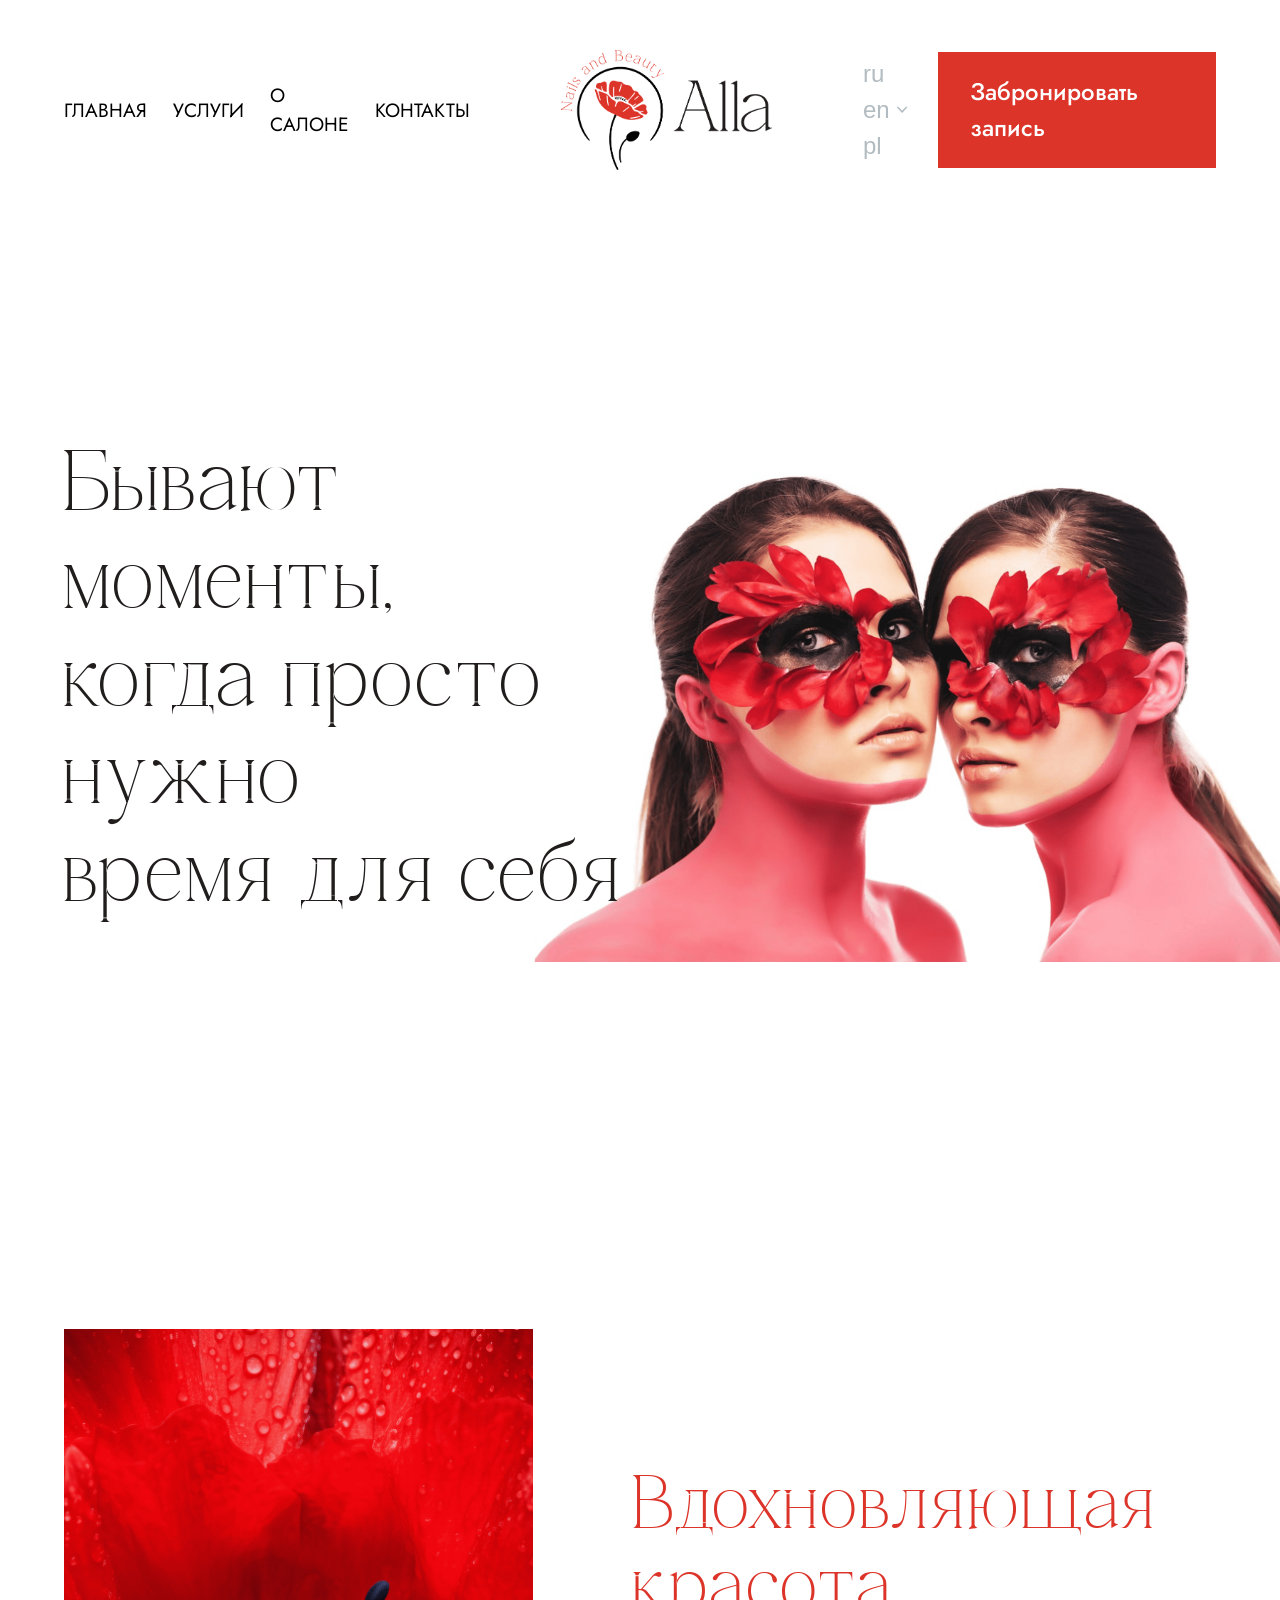
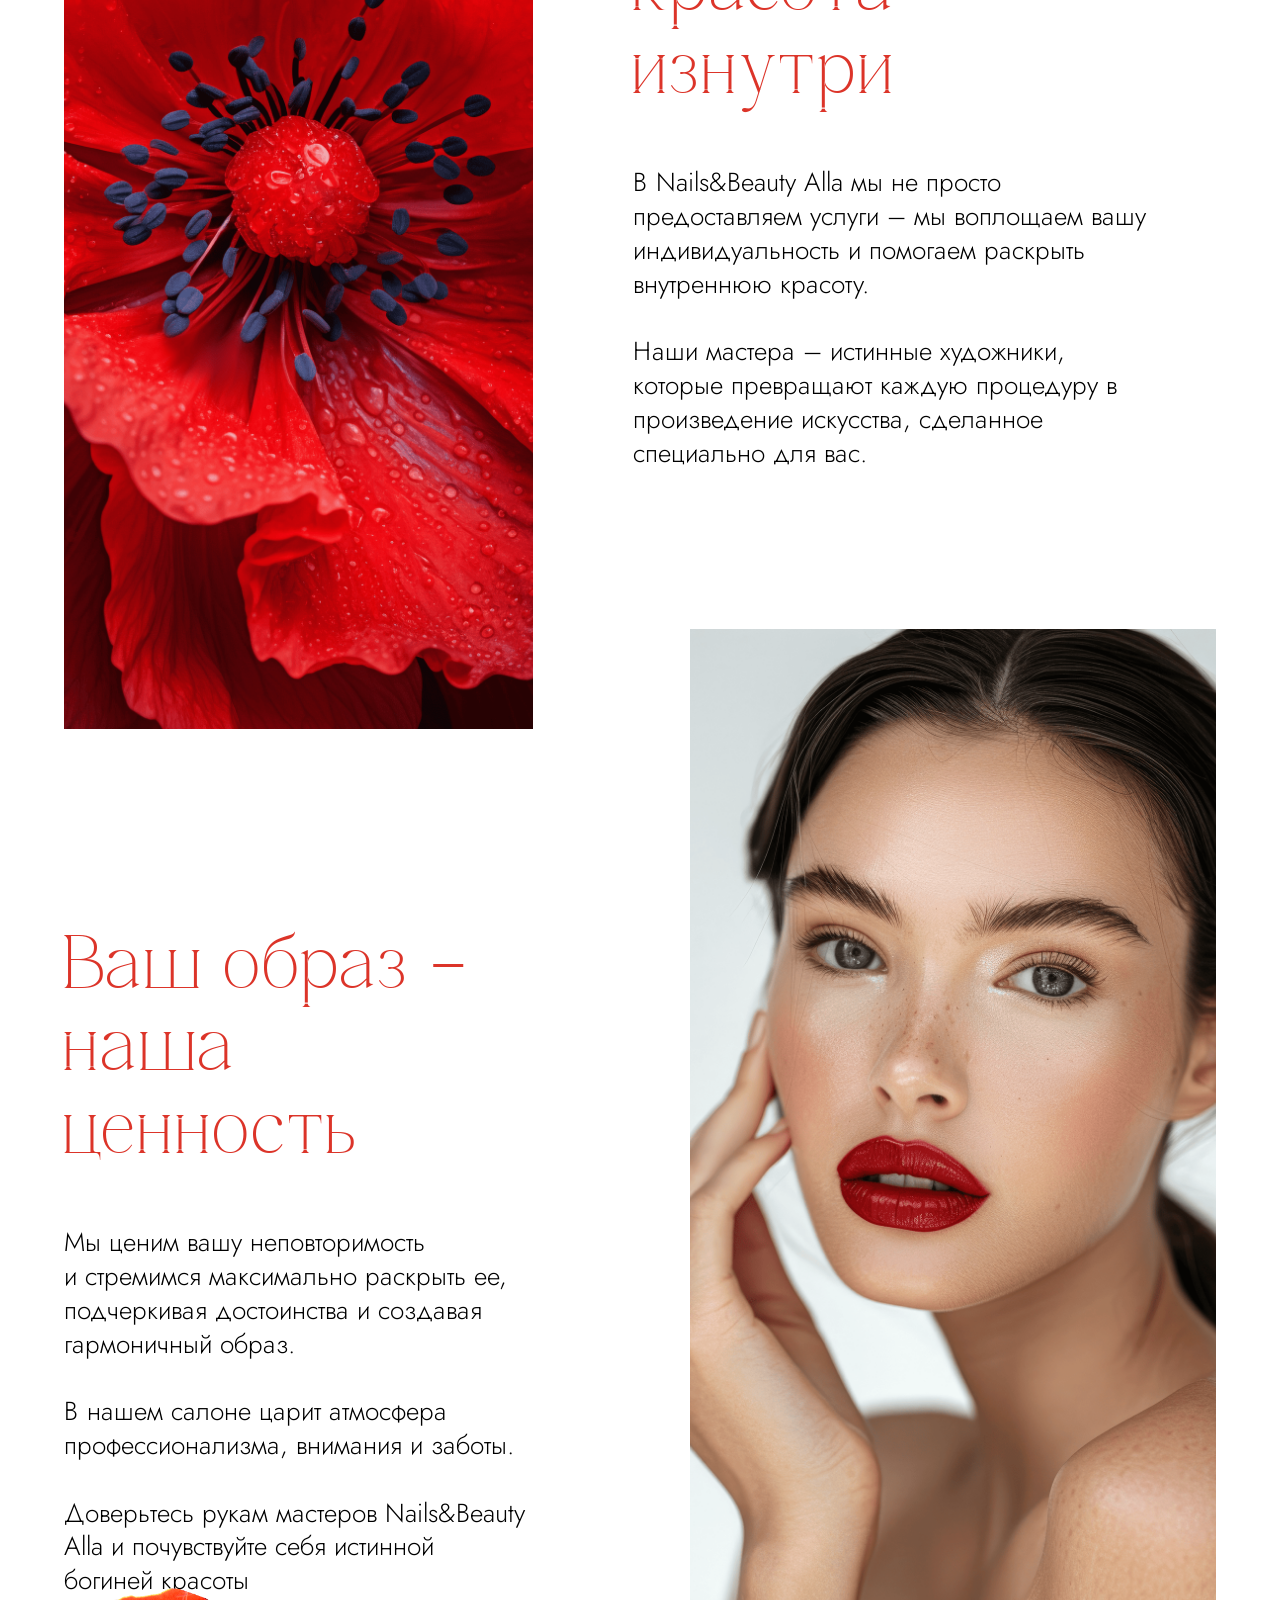
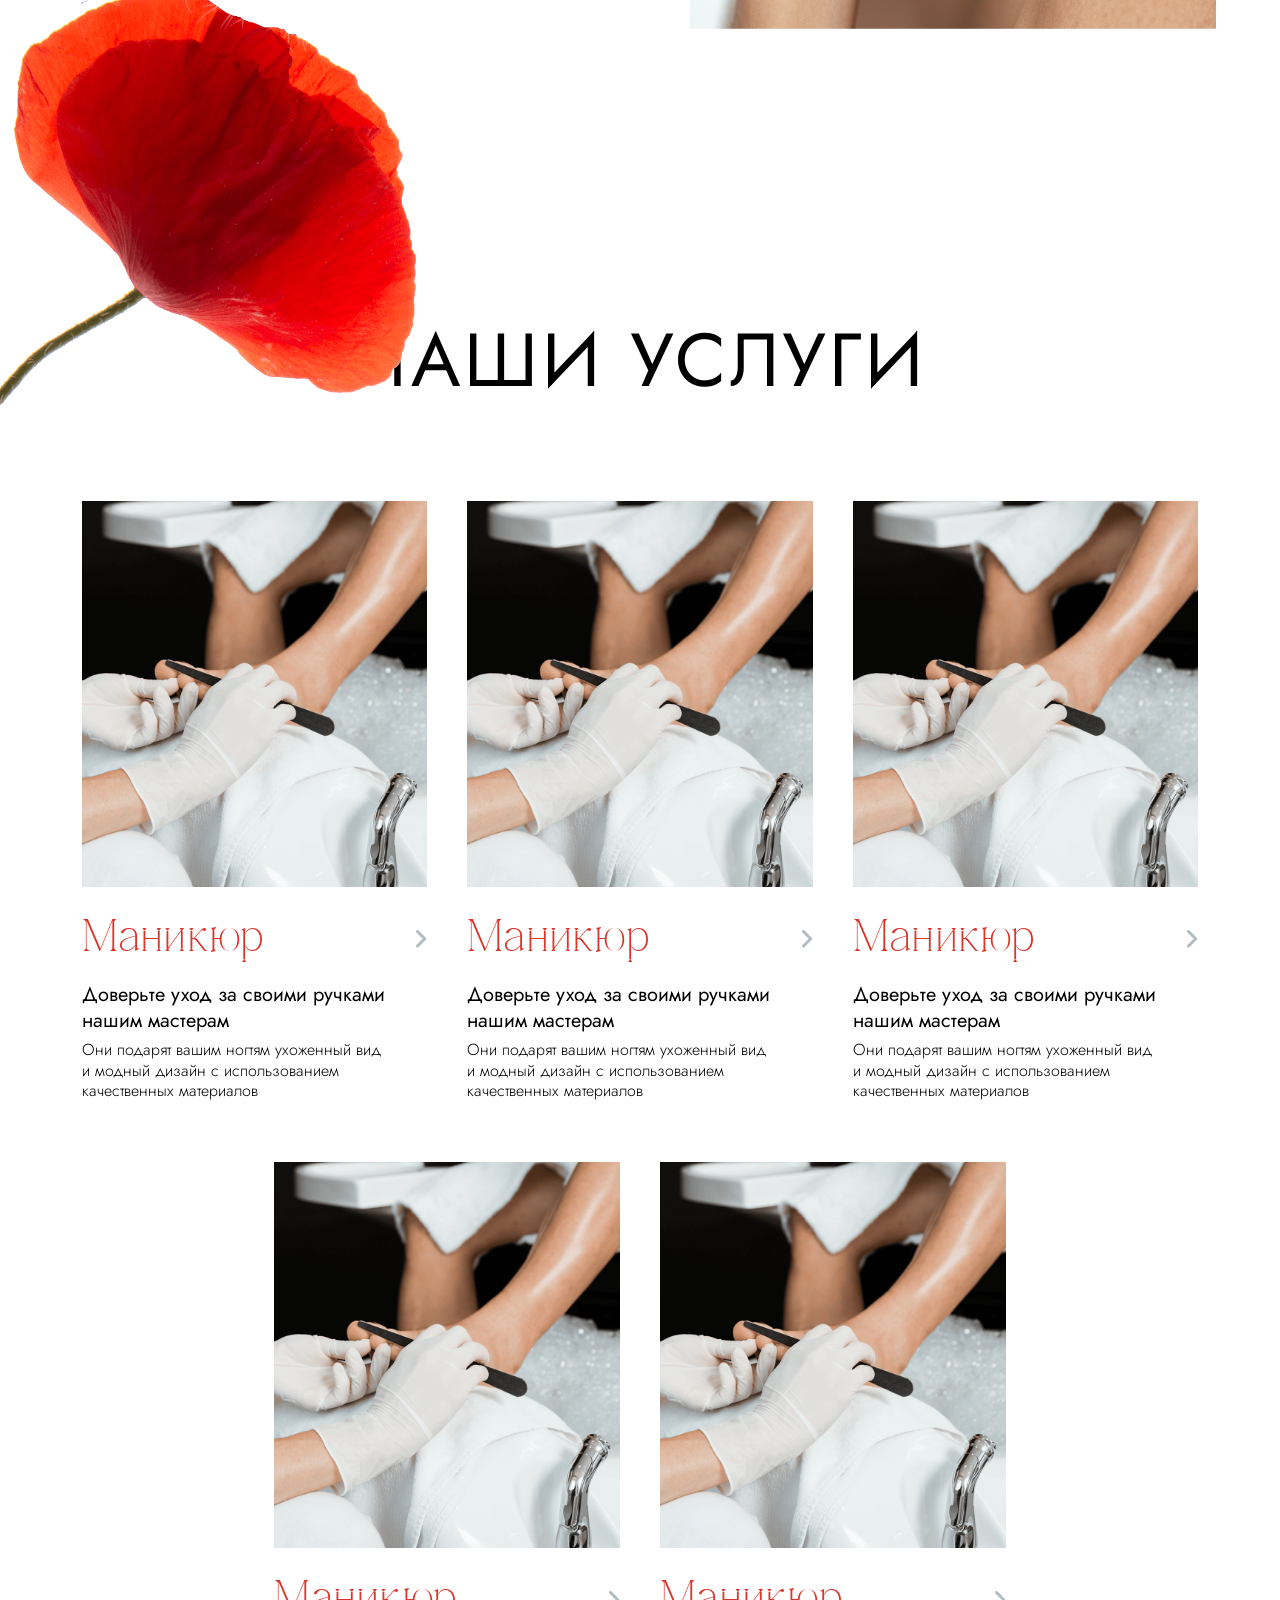
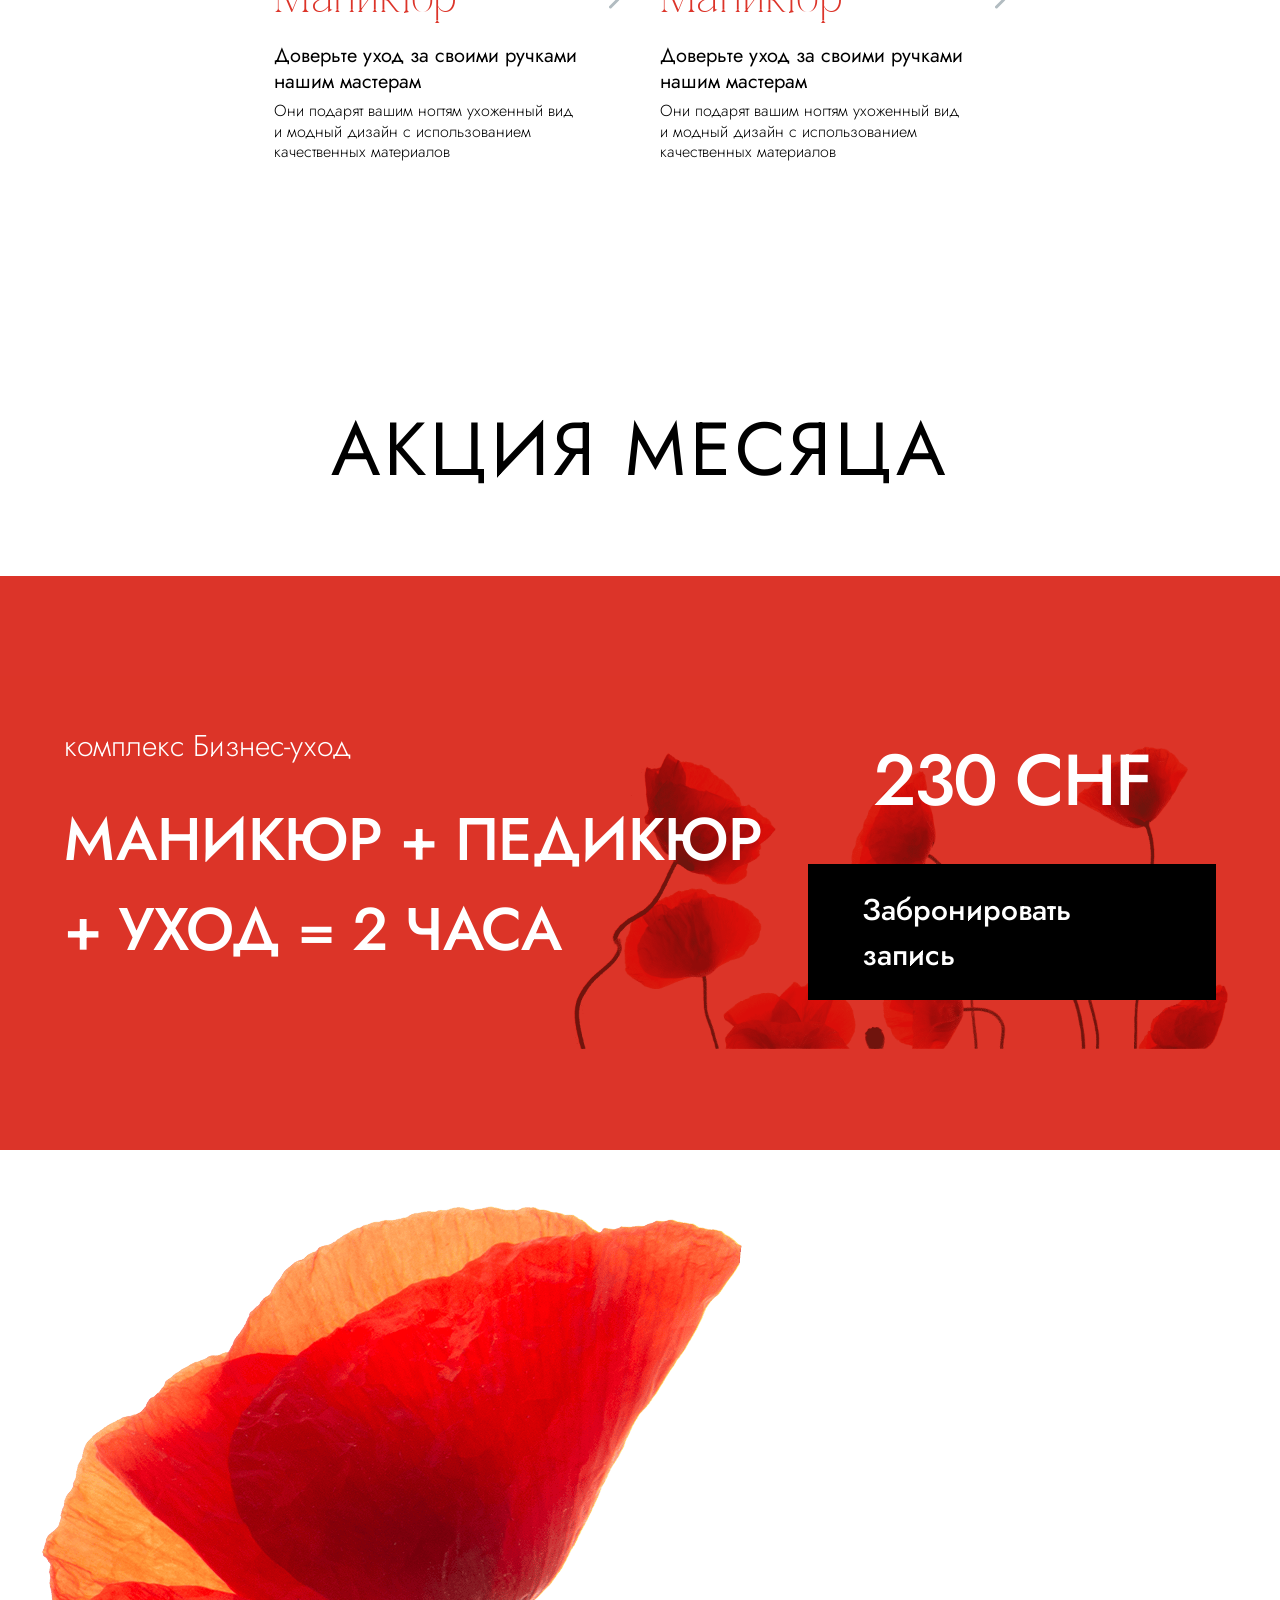
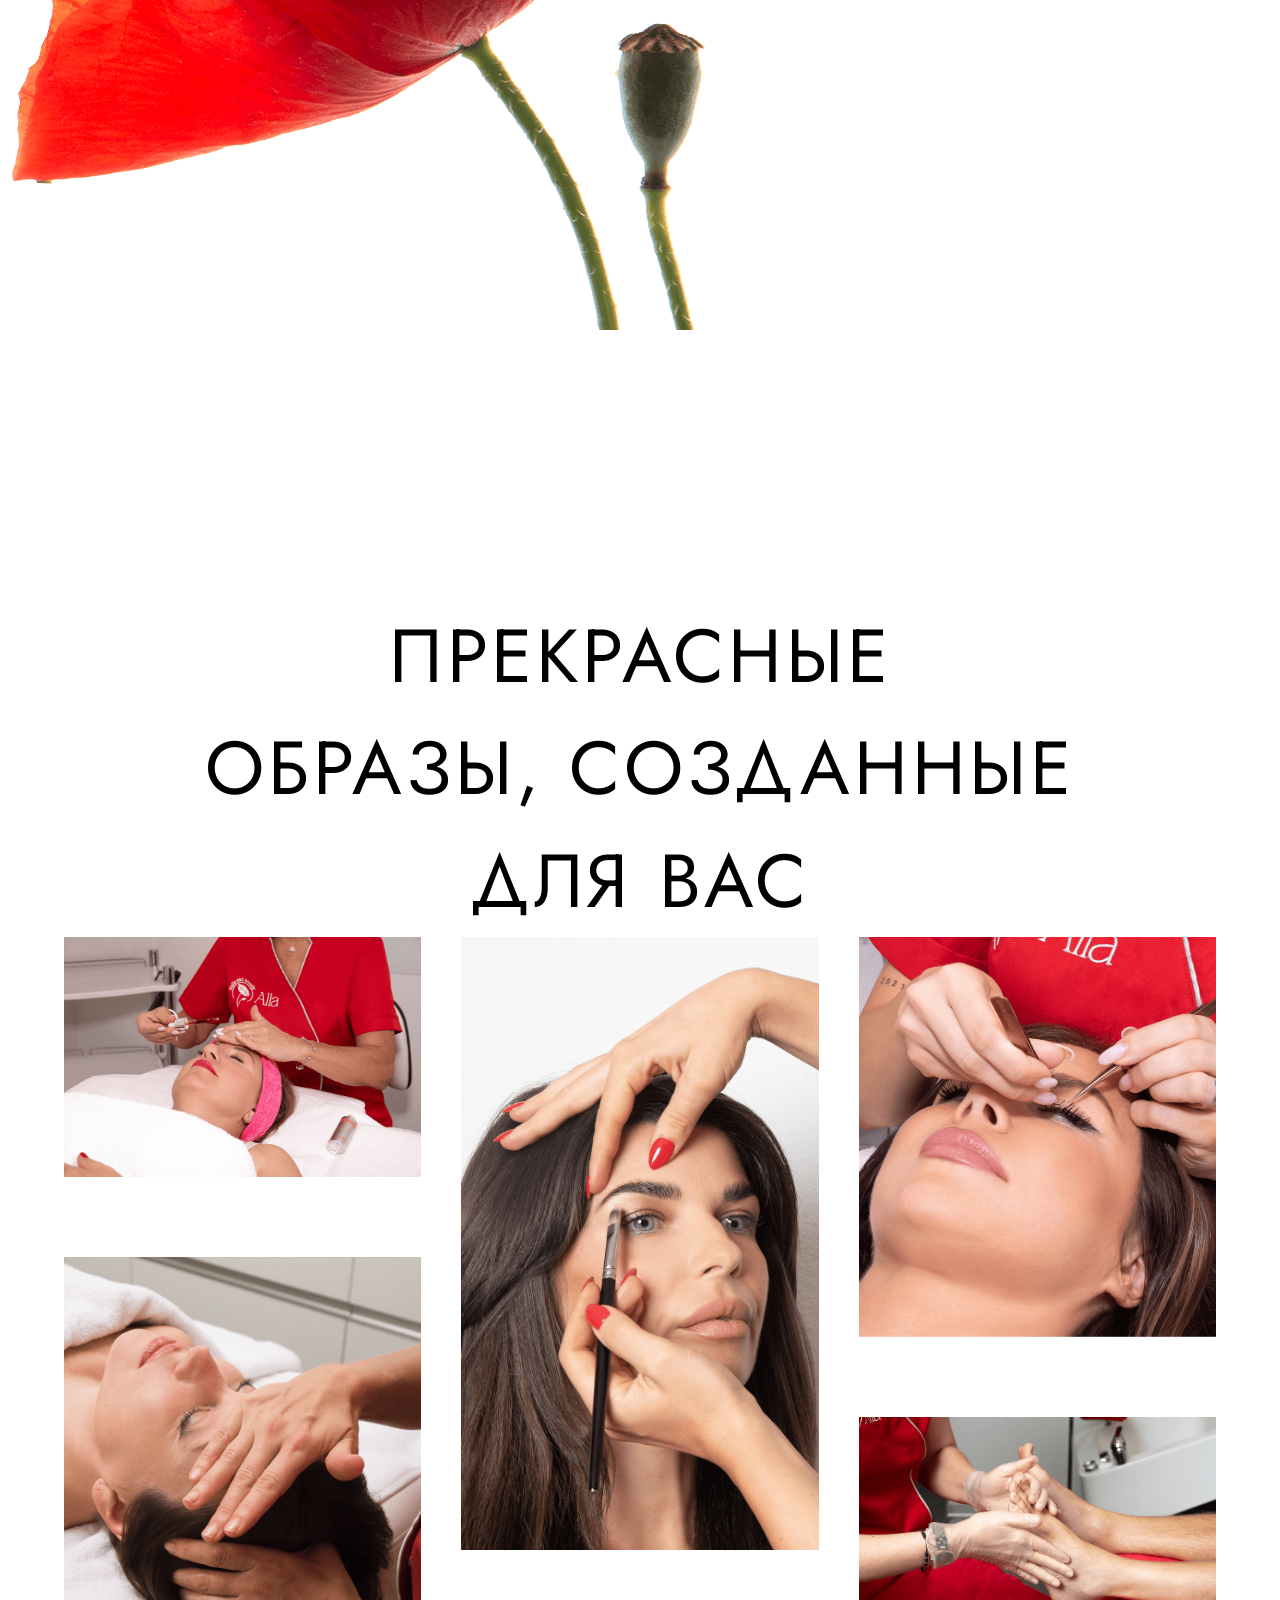
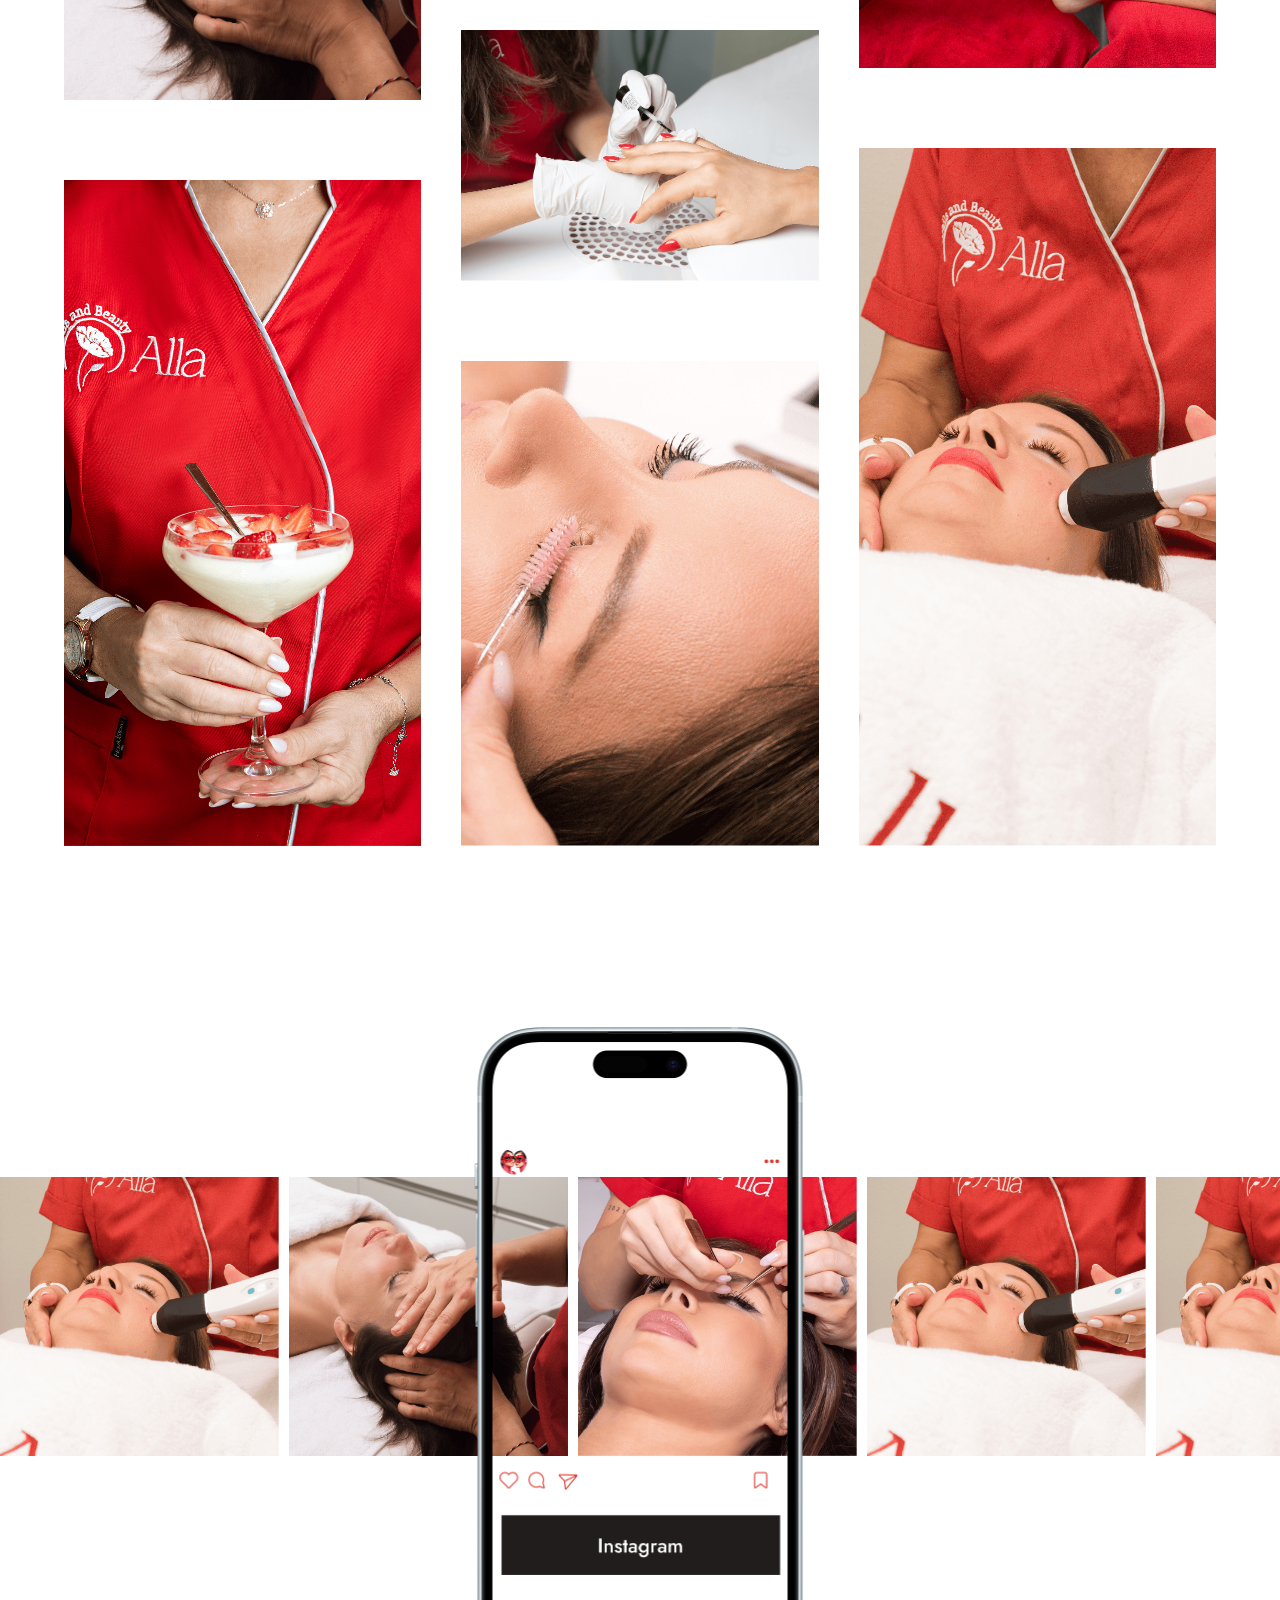
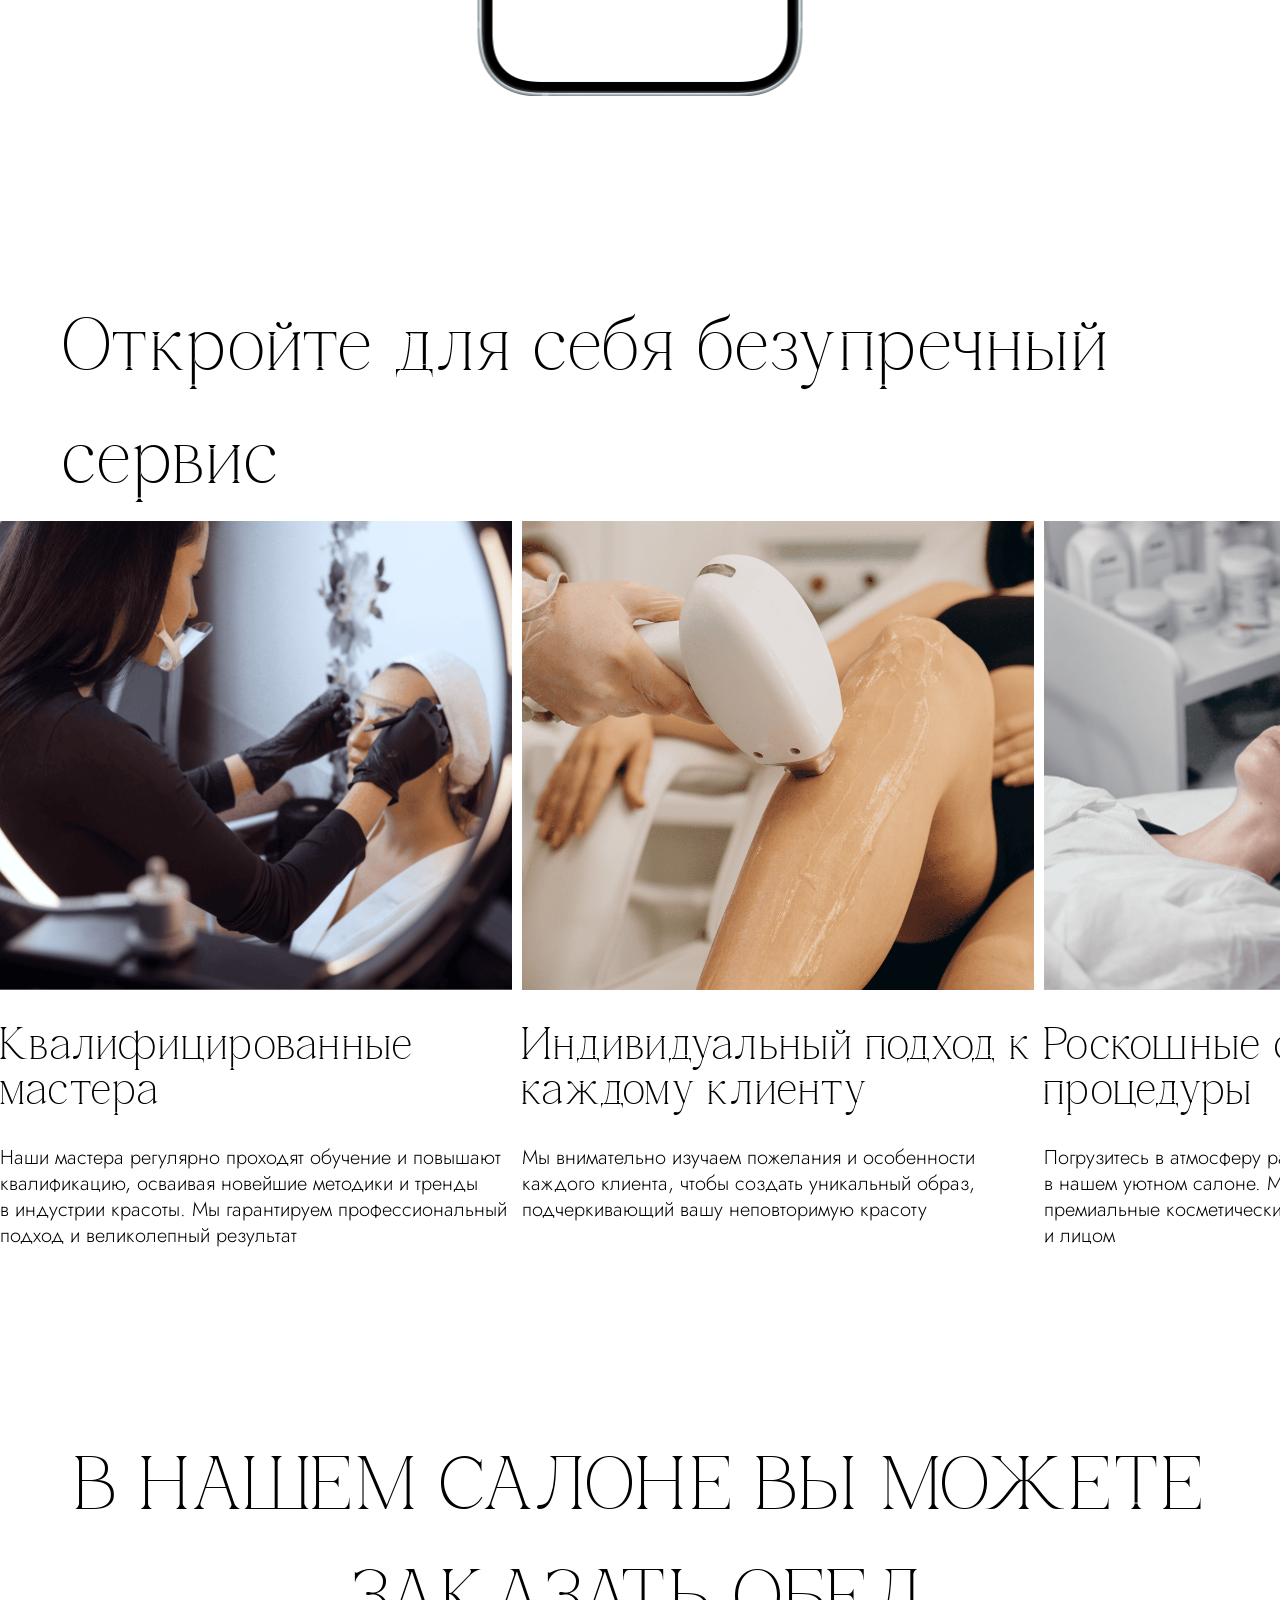
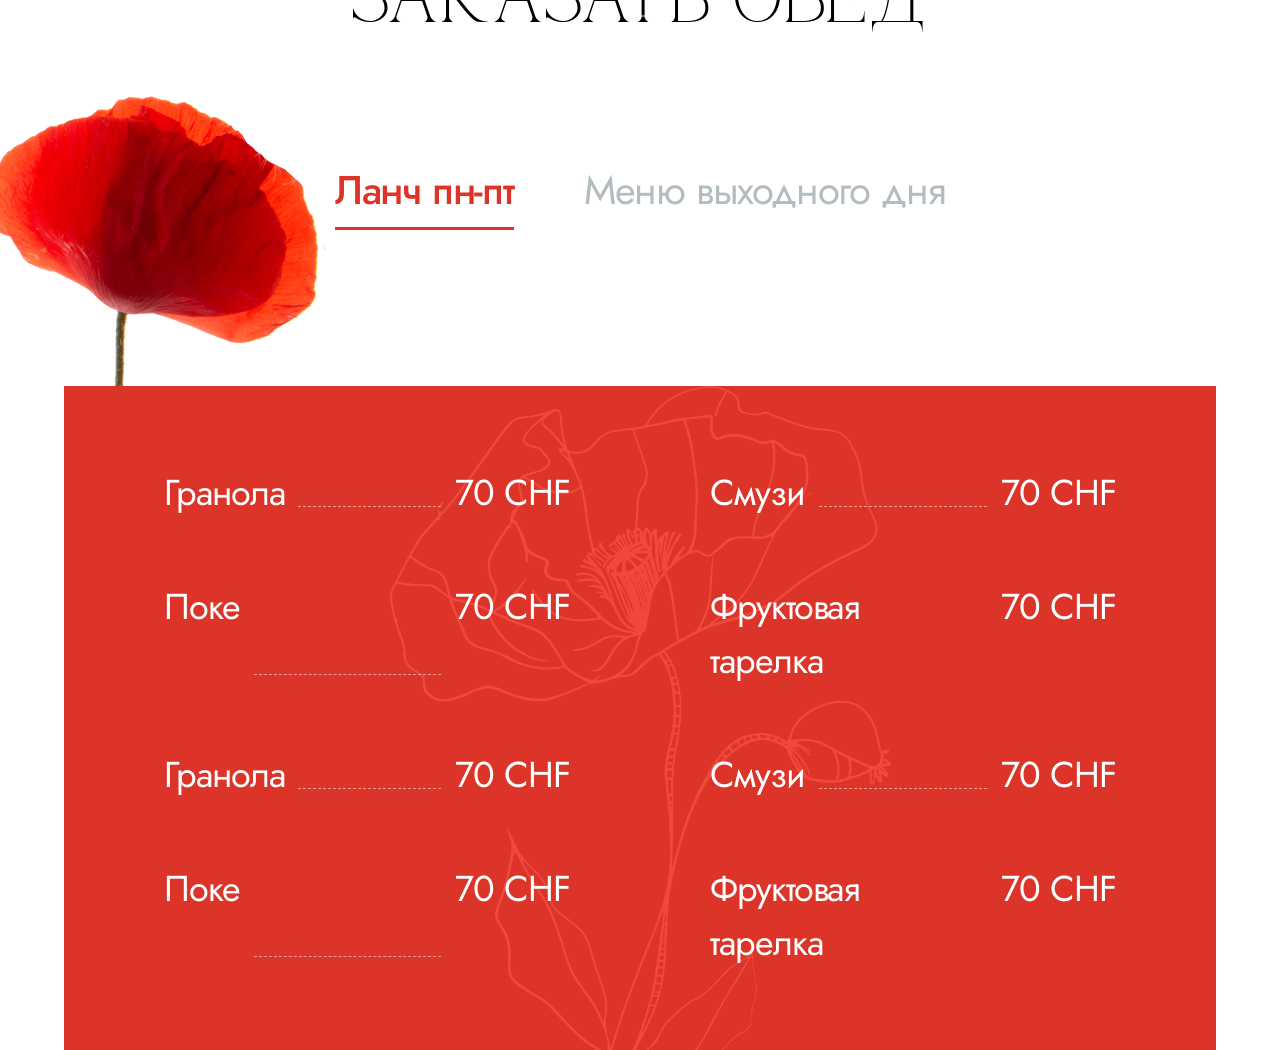
==== index.html @ bb6f4cee "first commit" ====
<!DOCTYPE html>
<html lang="en">
<head>
    <meta charset="UTF-8">
    <meta name="viewport" content="width=device-width, initial-scale=1.0">
    <link rel="stylesheet" href="style.css">
    <title>alla</title>
</head>
<body>
    

    <header class="header">
        <div class="container">
            <div class="header_wrapper">
                <div class="header_left">
                    <div class="header_ul">
                        <a href="/" class="header_li">Главная</a>
                        <a href="/" class="header_li">
                            Услуги
                            <div class="header_li_pog">
                                <a href="/" class="header_li_pog_menu">Маникюр</a>
                                <a href="/" class="header_li_pog_menu">Педикюр</a>
                                <a href="/" class="header_li_pog_menu">Депиляция</a>
                                <a href="/" class="header_li_pog_menu">Косметология</a>
                            </div>
                        </a>
                        <a href="/" class="header_li">О салоне</a>
                        <a href="/" class="header_li">Контакты</a>
                    </div>
                </div>
                <a href="/" class="header_mid">
                    <img src="/assets/img/mainpage/Group27.png" alt="logo">
                </a>
                <div class="header_right">
                    <div class="header_leng">
                        <span>
                            <svg width="11" height="7" viewBox="0 0 11 7" fill="none" xmlns="http://www.w3.org/2000/svg">
                                <path d="M0.225603 0.235111C0.3701 0.0845385 0.566054 -4.86374e-05 0.770373 -4.86374e-05C0.974692 -4.86374e-05 1.17065 0.0845385 1.31514 0.235111L5.12931 4.21084L8.94347 0.235111C9.08879 0.0888057 9.28343 0.00785017 9.48547 0.00968027C9.6875 0.0115104 9.88076 0.0959792 10.0236 0.244895C10.1665 0.39381 10.2475 0.595257 10.2493 0.805848C10.251 1.01644 10.1734 1.21932 10.033 1.3708L5.67408 5.91438C5.52958 6.06495 5.33362 6.14954 5.12931 6.14954C4.92499 6.14954 4.72903 6.06495 4.58454 5.91438L0.225603 1.3708C0.0811495 1.22019 0 1.01593 0 0.802957C0 0.589983 0.0811495 0.385729 0.225603 0.235111Z" fill="#B2BCC1" />
                            </svg>
                        </span>
                        <div class="header_item">ru</div>
                        <div class="header_item">en</div>
                        <div class="header_item">pl</div>
                    </div>
                    <div class="header_but">Забронировать запись</div>
                </div>
            </div>
        </div>
    </header>

    <section class="mains">
        <div class="container">
            <h1 class="mains_h1">
                Бывают моменты,<br> когда просто нужно<br> время для себя
            </h1>
        </div>
    </section>

    <section class="two">
        <div class="container">
            <div class="two_block1">
                <div class="two_block1_text">
                    <div class="two_block1_text_title">Вдохновляющая красота изнутри</div>
                    <div class="two_block1_text_descr">В Nails&Beauty Alla мы не просто предоставляем услуги – мы воплощаем вашу индивидуальность и помогаем раскрыть внутреннюю красоту. <br><br>
                        Наши мастера – истинные художники, которые превращают каждую процедуру в произведение искусства, сделанное специально для вас.
                    </div>
                </div>
                <div class="two_block1_img"><img src="/assets/img/mainpage/image2.png" alt="flower"></div>
            </div>
            <div class="two_block2">
                <div class="two_block2_text">
                    <div class="two_block2_text_title">Ваш образ – наша ценность</div>
                    <div class="two_block2_text_descr">
                        Мы ценим вашу неповторимость и стремимся максимально раскрыть ее, подчеркивая достоинства и создавая гармоничный образ.<br><br>

                        В нашем салоне царит атмосфера профессионализма, внимания и заботы.<br><br>

                        Доверьтесь рукам мастеров Nails&Beauty Alla и почувствуйте себя истинной богиней красоты
                    </div>
                </div>
                <div class="two_block2_img"><img src="/assets/img/mainpage/image3.png" alt="body"></div>
            </div>
        </div>
        <div class="mac1">
            <img src="/assets/img/mainpage/mac1.png" alt="mac">
        </div>
    </section>

    <section class="service">
        <div class="container">
            <h2 class="service_main">Наши услуги</h2>

            <div class="service_wrapper">
                <div class="service_item">
                    <a href="/" class="service_img"><img src="/assets/img/mainpage/woman-s-hands-with-red-manicure1(1).png" alt=""></a>
                    <a href="/" class="service_title">Маникюр</a>
                    <div class="service_descr">Доверьте уход за своими ручками нашим мастерам</div>
                    <div class="service_supdescr">Они подарят вашим ногтям ухоженный вид и модный дизайн с использованием качественных материалов</div>
                </div>
                <div class="service_item">
                    <a href="/" class="service_img"><img src="/assets/img/mainpage/woman-s-hands-with-red-manicure1(1).png" alt=""></a>
                    <a href="/" class="service_title">Маникюр</a>
                    <div class="service_descr">Доверьте уход за своими ручками нашим мастерам</div>
                    <div class="service_supdescr">Они подарят вашим ногтям ухоженный вид и модный дизайн с использованием качественных материалов</div>
                </div>
                <div class="service_item">
                    <a href="/" class="service_img"><img src="/assets/img/mainpage/woman-s-hands-with-red-manicure1(1).png" alt=""></a>
                    <a href="/" class="service_title">Маникюр</a>
                    <div class="service_descr">Доверьте уход за своими ручками нашим мастерам</div>
                    <div class="service_supdescr">Они подарят вашим ногтям ухоженный вид и модный дизайн с использованием качественных материалов</div>
                </div>
                <div class="service_item">
                    <a href="/" class="service_img"><img src="/assets/img/mainpage/woman-s-hands-with-red-manicure1(1).png" alt=""></a>
                    <a href="/" class="service_title">Маникюр</a>
                    <div class="service_descr">Доверьте уход за своими ручками нашим мастерам</div>
                    <div class="service_supdescr">Они подарят вашим ногтям ухоженный вид и модный дизайн с использованием качественных материалов</div>
                </div>
                <div class="service_item">
                    <a href="/" class="service_img"><img src="/assets/img/mainpage/woman-s-hands-with-red-manicure1(1).png" alt=""></a>
                    <a href="/" class="service_title">Маникюр</a>
                    <div class="service_descr">Доверьте уход за своими ручками нашим мастерам</div>
                    <div class="service_supdescr">Они подарят вашим ногтям ухоженный вид и модный дизайн с использованием качественных материалов</div>
                </div>
            </div>

        </div>
    </section>

    <section class="special">
        <div class="container">
            <h2 class="special_title">акция месяца</h2>
        </div>

            <div class="special_wrapper">
                <div class="container">
                    <div class="special_block">
                        <div class="special_sup">комплекс Бизнес-уход</div>
                        <div class="special_suptitle">Маникюр + педикюр<br> + уход = 2 часа</div>
                    </div>
                    <div class="special_block">
                        <div class="special_price">230 CHF</div>
                        <div class="special_but">Забронировать запись</div>
                    </div>
                </div>
            </div>

        <div class="mak2">
            <img src="/assets/img/mainpage/mac2.png" alt="mac">
        </div>
    </section>


    <section class="photos">
        <div class="container">
            <div class="photos_title">Прекрасные<br>образы, созданные<br>для вас</div>

            <div class="photos_wrapper">
                <div class="photos_item"><img src="/assets/img/mainpage/2F5A1272.png" alt=""></div>
                <div class="photos_item"><img src="/assets/img/mainpage/2F5A1232-2.png" alt=""></div>
                <div class="photos_item"><img src="/assets/img/mainpage/c.png" alt=""></div>
                <div class="photos_item"><img src="/assets/img/mainpage/2F5A1146.png" alt=""></div>
                <div class="photos_item"><img src="/assets/img/mainpage/Frame68.png" alt=""></div>
                <div class="photos_item"><img src="/assets/img/mainpage/2F5A1051.png" alt=""></div>
                <div class="photos_item"><img src="/assets/img/mainpage/2F5A1255.png" alt=""></div>
                <div class="photos_item"><img src="/assets/img/mainpage/2F5A1068.png" alt=""></div>
                <div class="photos_item"><img src="/assets/img/mainpage/2F5A1219.png" alt=""></div>

            </div>
        </div>
    </section>


    <section class="slider">
        <div class="slider_wrapper">
            <div class="slider_item"><img src="/assets/img/mainpage/2F5A1219.png" alt=""></div>
            <div class="slider_item"><img src="/assets/img/mainpage/2F5A1146.png" alt=""></div>
            <div class="slider_item"><img src="/assets/img/mainpage/c.png" alt=""></div>
            <div class="slider_item"><img src="/assets/img/mainpage/2F5A1219.png" alt=""></div>
            <div class="slider_item"><img src="/assets/img/mainpage/2F5A1219.png" alt=""></div>
            <div class="slider_item"><img src="/assets/img/mainpage/2F5A1219.png" alt=""></div>
            <div class="slider_item"><img src="/assets/img/mainpage/2F5A1219.png" alt=""></div>
            <div class="slider_item"><img src="/assets/img/mainpage/2F5A1219.png" alt=""></div>
            <div class="slider_item"><img src="/assets/img/mainpage/2F5A1219.png" alt=""></div>
        </div>

        <a href="/" class="slider_phone"><img src="/assets/img/mainpage/iPhone 15 - Blue - Portrait.png" alt="iPhone"></a>
        <div class="slider_phone2"><img src="/assets/img/mainpage/Group849.png" alt="iPhone"></div>
    </section>

    <section class="slider2">
        <div class="container">
            <h2 class="slider2_title">
                Откройте для себя безупречный сервис
            </h2>
        </div>
        <div class="slider2_wrapper">
            <div class="slider2_item">
                <div class="slider2_item_img"><img src="/assets/img/mainpage/Frame343.png" alt=""></div>
                <h3 class="slider2_item_title">Квалифицированные мастера</h3>
                <div class="slider2_item_descr">Наши мастера регулярно проходят обучение и повышают квалификацию, осваивая новейшие методики и тренды в индустрии красоты. Мы гарантируем профессиональный подход и великолепный результат</div>
            </div>
           <div class="slider2_item">
                <div class="slider2_item_img"><img src="/assets/img/mainpage/Frame13.png" alt=""></div>
                <h3 class="slider2_item_title">Индивидуальный подход к каждому клиенту</h3>
                <div class="slider2_item_descr">Мы внимательно изучаем пожелания и особенности каждого клиента, чтобы создать уникальный образ, подчеркивающий вашу неповторимую красоту</div>
            </div>
            <div class="slider2_item">
                <div class="slider2_item_img"><img src="/assets/img/mainpage/Frame341.png" alt=""></div>
                <h3 class="slider2_item_title">Роскошные салонные процедуры</h3>
                <div class="slider2_item_descr">Погрузитесь в атмосферу расслабления и наслаждения в нашем уютном салоне. Мы используем только премиальные косметические средства для ухода за телом и лицом</div>
            </div>
            <div class="slider2_item">
                <div class="slider2_item_img"><img src="/assets/img/mainpage/Frame346.png" alt=""></div>
                <h3 class="slider2_item_title">Полный спектр услуг</h3>
                <div class="slider2_item_descr">В Nails&Beauty Alla вы найдете весь комплекс востребованных услуг — от маникюра и педикюра до массажа, SPA-процедур и перманентного макияжа</div>
            </div>
            <div class="slider2_item">
                <div class="slider2_item_img"><img src="/assets/img/mainpage/Frame1342.png" alt=""></div>
                <h3 class="slider2_item_title">Клиентоориентированный сервис</h3>
                <div class="slider2_item_descr">Наша главная цель — сделать ваш визит комфортным и запоминающимся. Мы создали атмосферу гостеприимства, где каждый клиент чувствует себя желанным гостем. Мы также предлагаем ланчи, бесплатный чай, кофе, просекко, сладости</div>
            </div>
        </div>
    </section>

    <section class="food">
        <div class="container">
            <h2 class="food_title">в нашем салоне вы можете заказать обед</h2>

            <div class="food_btn">
                <div class="food_li food_li_active">Ланч пн-пт</div>
                <div class="food_li">Меню выходного дня</div>
            </div>

            <div class="food_menu food_menu_active">
                <div class="food_menu_li">
                    <div class="food_menu_li_title">Гранола</div>
                    <span class="food_menu_li_line"></span>
                    <div class="food_menu_li_descr">70 CHF</div>
                </div>
                <div class="food_menu_li">
                    <div class="food_menu_li_title">Смузи</div>
                    <span class="food_menu_li_line"></span>
                    <div class="food_menu_li_descr">70 CHF</div>
                </div>
                <div class="food_menu_li">
                    <div class="food_menu_li_title">Поке</div>
                    <span class="food_menu_li_line"></span>
                    <div class="food_menu_li_descr">70 CHF</div>
                </div>
                <div class="food_menu_li">
                    <div class="food_menu_li_title">Фруктовая тарелка</div>
                    <span class="food_menu_li_line"></span>
                    <div class="food_menu_li_descr">70 CHF</div>
                </div>
                <div class="food_menu_li">
                    <div class="food_menu_li_title">Гранола</div>
                    <span class="food_menu_li_line"></span>
                    <div class="food_menu_li_descr">70 CHF</div>
                </div>
                <div class="food_menu_li">
                    <div class="food_menu_li_title">Смузи</div>
                    <span class="food_menu_li_line"></span>
                    <div class="food_menu_li_descr">70 CHF</div>
                </div>
                <div class="food_menu_li">
                    <div class="food_menu_li_title">Поке</div>
                    <span class="food_menu_li_line"></span>
                    <div class="food_menu_li_descr">70 CHF</div>
                </div>
                <div class="food_menu_li">
                    <div class="food_menu_li_title">Фруктовая тарелка</div>
                    <span class="food_menu_li_line"></span>
                    <div class="food_menu_li_descr">70 CHF</div>
                </div>
                <div class="mak3">
                    <img src="/assets/img/mainpage/mac3.png" alt="mac">
                </div>
            </div>

            <div class="food_menu">
                <div class="food_menu_li">
                    <div class="food_menu_li_title">Гранола</div>
                    <span class="food_menu_li_line"></span>
                    <div class="food_menu_li_descr">70 CHF</div>
                </div>
                <div class="food_menu_li">
                    <div class="food_menu_li_title">Смузи</div>
                    <span class="food_menu_li_line"></span>
                    <div class="food_menu_li_descr"></div>
                </div>
                <div class="food_menu_li">
                    <div class="food_menu_li_title">Поке</div>
                    <span class="food_menu_li_line"></span>
                    <div class="food_menu_li_descr">70 CHF</div>
                </div>
                <div class="food_menu_li">
                    <div class="food_menu_li_title">Фруктовая тарелка</div>
                    <span class="food_menu_li_line"></span>
                    <div class="food_menu_li_descr">70 CHF</div>
                </div>
                <div class="food_menu_li">
                    <div class="food_menu_li_title">Гранола</div>
                    <span class="food_menu_li_line"></span>
                    <div class="food_menu_li_descr">70 CHF</div>
                </div>
                <div class="food_menu_li">
                    <div class="food_menu_li_title">Смузи</div>
                    <span class="food_menu_li_line"></span>
                    <div class="food_menu_li_descr"></div>
                </div>
                <div class="food_menu_li">
                    <div class="food_menu_li_title">Поке</div>
                    <span class="food_menu_li_line"></span>
                    <div class="food_menu_li_descr">70 CHF</div>
                </div>
                <div class="food_menu_li">
                    <div class="food_menu_li_title">Фруктовая тарелка</div>
                    <span class="food_menu_li_line"></span>
                    <div class="food_menu_li_descr">70 CHF</div>
                </div>
                <div class="mak3">
                    <img src="/assets/img/mainpage/mac3.png" alt="mac">
                </div>
            </div>
        </div>
    </section>


    <script src="assets/js/script.js"></script>
</body>
</html>
---- style.css ----
@charset "UTF-8";
*,
*::before,
*::after {
  margin: 0;
  padding: 0;
  -webkit-box-sizing: border-box;
          box-sizing: border-box;
}

html, body {
  height: 100%;
  font-family: sans-serif;
  line-height: 1.5;
  -webkit-font-smoothing: antialiased;
  -moz-osx-font-smoothing: grayscale;
}

img, picture, video, canvas, svg {
  display: block;
  max-width: 100%;
  height: auto;
}

input, button, textarea, select {
  font: inherit;
}

a {
  text-decoration: none;
  color: inherit;
}

ul, ol {
  list-style: none;
}

table {
  border-collapse: collapse;
  border-spacing: 0;
}

@font-face {
  font-family: "Jost";
  src: url("/assets/fonts/Jost-VariableFont_wght.woff2") format("woff2"), url("/assets/fonts/Jost-VariableFont_wght.ttf") format("truetype");
  font-weight: 100 900;
  font-style: normal;
  font-display: swap;
}
@font-face {
  font-family: "Jost";
  src: url("/assets/fonts/Jost-Italic-VariableFont_wght.woff2") format("woff2"), url("/assets/fonts/Jost-Italic-VariableFont_wght.ttf") format("truetype");
  font-weight: 100 900;
  font-style: italic;
  font-display: swap;
}
@font-face {
  font-family: "Commissioner";
  src: url("/assets/fonts/Commissioner-VariableFont_FLAR,VOLM.woff2") format("woff2"), url("/assets/fonts/Commissioner-VariableFont_FLAR,VOLM.ttf") format("truetype");
  font-weight: 100 900;
  font-style: normal;
  font-display: swap;
}
@font-face {
  font-family: "Felidae";
  src: url("/assets/fonts/Felidae.woff2") format("woff2"), url("/assets/fonts/Felidae.ttf") format("truetype");
  font-weight: normal;
  font-style: normal;
  font-display: swap;
}
:root {
  --font-family: 'Jost', sans-serif;
  --second-family: 'Felidae', sans-serif;
  --third-family: 'Commissioner', sans-serif;
}

.container {
  margin: 0 auto;
  width: 1920px;
}

.header {
  margin-top: 50px;
}
.header_wrapper {
  display: grid;
  grid-template-columns: 1fr 1fr 1fr;
  -webkit-box-pack: justify;
      -ms-flex-pack: justify;
          justify-content: space-between;
  gap: 20px;
  -webkit-box-align: center;
      -ms-flex-align: center;
          align-items: center;
}
.header_ul {
  display: -webkit-box;
  display: -ms-flexbox;
  display: flex;
  -webkit-box-pack: start;
      -ms-flex-pack: start;
          justify-content: flex-start;
  gap: 26px;
  -webkit-box-align: center;
      -ms-flex-align: center;
          align-items: center;
}
.header_li {
  font-family: var(--font-family);
  font-weight: 400;
  font-size: 27px;
  text-transform: uppercase;
  color: #000;
}
.header_li_pog {
  display: none;
}
.header_mid {
  height: 168px;
}
.header_mid img {
  -o-object-fit: contain;
     object-fit: contain;
  height: 100%;
  width: 100%;
}
.header_right {
  display: -webkit-box;
  display: -ms-flexbox;
  display: flex;
  -webkit-box-pack: end;
      -ms-flex-pack: end;
          justify-content: flex-end;
  gap: 30px;
  -webkit-box-align: center;
      -ms-flex-align: center;
          align-items: center;
}
.header_leng {
  font-family: var(--third-family);
  font-weight: 400;
  font-size: 24px;
  color: #b2bcc1;
  position: relative;
  padding-right: 18px;
}
.header_leng span {
  position: absolute;
  top: 50%;
  right: 0;
  -webkit-transform: translateY(-50%);
          transform: translateY(-50%);
}
.header_but {
  background: #dc3429;
  font-family: var(--font-family);
  font-weight: 500;
  font-size: 24px;
  color: #fff;
  padding: 22px 32px;
  cursor: pointer;
}

.mains {
  background-image: url(/assets/img/mainpage/image1.png);
  background-position: right;
  background-repeat: no-repeat;
  background-size: contain;
  padding: 270px 0;
}
.mains_h1 {
  width: 50%;
  font-family: var(--second-family);
  font-weight: 400;
  font-size: 85px;
  line-height: 115%;
  letter-spacing: 0.05em;
  color: #211d1d;
}

.two {
  margin-top: 130px;
  position: relative;
}
.two_block1 {
  display: grid;
  grid-template-columns: 1fr 1fr;
  gap: 100px;
}
.two_block1_img {
  -webkit-box-ordinal-group: 2;
      -ms-flex-order: 1;
          order: 1;
}
.two_block1_img img {
  -o-object-fit: cover;
     object-fit: cover;
  height: 1000px;
  width: 100%;
}
.two_block1_text {
  -webkit-box-ordinal-group: 3;
      -ms-flex-order: 2;
          order: 2;
  margin-top: 140px;
  margin-right: 60px;
}
.two_block1_text_title {
  font-family: var(--second-family);
  font-weight: 400;
  font-size: 75px;
  line-height: 110%;
  letter-spacing: 0.05em;
  color: #dc3429;
}
.two_block1_text_descr {
  margin-top: 50px;
  font-family: var(--font-family);
  font-weight: 300;
  font-size: 26px;
  line-height: 130%;
  color: #000;
}
.two_block2 {
  display: grid;
  grid-template-columns: 1fr 1fr;
  gap: 100px;
}
.two_block2_img {
  margin-top: -100px;
}
.two_block2_img img {
  -o-object-fit: cover;
     object-fit: cover;
  height: 1000px;
  width: 100%;
}
.two_block2_text {
  margin-top: 200px;
  margin-right: 60px;
}
.two_block2_text_title {
  font-family: var(--second-family);
  font-weight: 400;
  font-size: 75px;
  line-height: 110%;
  letter-spacing: 0.05em;
  color: #dc3429;
}
.two_block2_text_descr {
  margin-top: 50px;
  font-family: var(--font-family);
  font-weight: 300;
  font-size: 26px;
  line-height: 130%;
  color: #000;
}
.two .mac1 {
  width: 459px;
  height: 412px;
  position: absolute;
  left: 0;
  bottom: -335px;
}

.service {
  margin-top: 275px;
}
.service_main {
  font-family: var(--font-family);
  font-weight: 400;
  font-size: 75px;
  letter-spacing: 0.05em;
  text-transform: uppercase;
  text-align: center;
  color: #000;
}
.service_wrapper {
  margin-top: 85px;
  display: -webkit-box;
  display: -ms-flexbox;
  display: flex;
  -ms-flex-wrap: wrap;
      flex-wrap: wrap;
  -webkit-box-pack: center;
      -ms-flex-pack: center;
          justify-content: center;
  gap: 60px 40px;
}
.service_item {
  width: 30%;
}
.service_img {
  height: 521px;
}
.service_img img {
  width: 100%;
  -o-object-fit: cover;
     object-fit: cover;
}
.service_title {
  margin-top: 30px;
  font-family: var(--second-family);
  font-weight: 400;
  font-size: 45px;
  line-height: 100%;
  letter-spacing: 0.05em;
  color: #dc3429;
  position: relative;
  display: block;
  width: 100%;
}
.service_title::after {
  content: "";
  position: absolute;
  width: 11px;
  height: 18px;
  background-image: url("data:image/svg+xml,%3Csvg width='11' height='18' viewBox='0 0 11 18' fill='none' xmlns='http://www.w3.org/2000/svg'%3E%3Cpath d='M1.5 15.9361L8.71805 8.71805L1.5 1.5' stroke='%23B2BCC1' stroke-width='3' stroke-linecap='round' stroke-linejoin='round' /%3E%3C/svg%3E");
  background-size: contain;
  background-repeat: no-repeat;
  /* Позиционирование */
  right: 0;
  top: 50%;
  -webkit-transform: translateY(-50%);
          transform: translateY(-50%);
}
.service_descr {
  margin-top: 20px;
  font-family: var(--font-family);
  font-weight: 400;
  font-size: 20px;
  line-height: 130%;
  color: #000;
}
.service_supdescr {
  margin-top: 6px;
  font-family: var(--font-family);
  font-weight: 300;
  font-size: 16px;
  line-height: 130%;
  color: #000;
}

.special {
  margin-top: 230px;
}
.special_title {
  font-family: var(--font-family);
  font-weight: 400;
  font-size: 75px;
  letter-spacing: 0.05em;
  text-transform: uppercase;
  text-align: center;
  color: #000;
}
.special_wrapper {
  margin-top: 70px;
  background: #dc3429;
  background-image: url(/assets/img/mainpage/Frame69.png);
  padding: 150px 0;
  background-size: contain;
  background-position: 60%;
  background-repeat: no-repeat;
}
.special_wrapper .container {
  display: grid;
  grid-template-columns: 7fr 4fr;
  gap: 30px;
  -webkit-box-pack: justify;
      -ms-flex-pack: justify;
          justify-content: space-between;
}
.special_sup {
  font-family: var(--font-family);
  font-weight: 300;
  font-size: 30px;
  line-height: 130%;
  color: #fff;
}
.special_suptitle {
  margin-top: 30px;
  font-family: var(--font-family);
  font-weight: 500;
  font-size: 60px;
  letter-spacing: -0.01em;
  text-transform: uppercase;
  color: #fff;
}
.special_price {
  font-family: var(--font-family);
  font-weight: 500;
  font-size: 72px;
  letter-spacing: -0.03em;
  text-transform: uppercase;
  color: #fff;
}
.special_but {
  margin-top: 30px;
  font-family: var(--font-family);
  padding: 23px 54px;
  background: #000;
  font-weight: 500;
  font-size: 30px;
  color: #fff;
  cursor: pointer;
}
.special_block:last-child {
  display: -webkit-box;
  display: -ms-flexbox;
  display: flex;
  -webkit-box-orient: vertical;
  -webkit-box-direction: normal;
      -ms-flex-direction: column;
          flex-direction: column;
  -webkit-box-align: center;
      -ms-flex-align: center;
          align-items: center;
  -webkit-box-pack: end;
      -ms-flex-pack: end;
          justify-content: flex-end;
}

.photos {
  margin-top: 270px;
}
.photos_title {
  font-family: var(--font-family);
  font-weight: 400;
  font-size: 75px;
  letter-spacing: 0.05em;
  text-transform: uppercase;
  text-align: center;
  color: #000;
}
.photos_wrapper {
  display: grid;
  grid-template-columns: repeat(3, 1fr);
  grid-template-rows: repeat(150, 1fr);
  gap: 0px 40px;
  height: 1600px;
}
.photos_item {
  margin-bottom: 80px;
  height: auto;
}
.photos_item img {
  width: 100%;
  height: 100%;
  -o-object-fit: cover;
     object-fit: cover;
}
.photos_item:nth-child(3n+1) {
  grid-column: 1/2;
}
.photos_item:nth-child(3n+2) {
  grid-column: 2/3;
}
.photos_item:nth-child(3n+3) {
  grid-column: 3/4;
}
.photos_item:nth-child(1) {
  grid-row: 1/31;
}
.photos_item:nth-child(2) {
  grid-row: 1/66;
}
.photos_item:nth-child(3) {
  grid-row: 1/46;
}
.photos_item:nth-child(4) {
  grid-row: 31/80;
}
.photos_item:nth-child(5) {
  grid-row: 66/97;
}
.photos_item:nth-child(6) {
  grid-row: 46/77;
}
.photos_item:nth-child(7) {
  grid-row: 80/150;
}
.photos_item:nth-child(8) {
  grid-row: 97/150;
}
.photos_item:nth-child(9) {
  grid-row: 77/150;
}

.slider {
  width: 100%;
  overflow: hidden;
  position: relative;
  padding: 240px 0;
}

.slider_wrapper {
  display: -webkit-box;
  display: -ms-flexbox;
  display: flex;
  gap: 10px;
  -webkit-animation: scroll 20s linear infinite;
          animation: scroll 20s linear infinite;
  width: -webkit-fit-content;
  width: -moz-fit-content;
  width: fit-content;
}

.slider_item {
  -ms-flex-negative: 0;
      flex-shrink: 0;
  width: 279px;
  height: 279px;
}

.slider_item img {
  width: 100%;
  height: 100%;
  -o-object-fit: cover;
     object-fit: cover;
  display: block;
}

@-webkit-keyframes scroll {
  0% {
    -webkit-transform: translateX(0);
            transform: translateX(0);
  }
  100% {
    -webkit-transform: translateX(-50%);
            transform: translateX(-50%);
  }
}

@keyframes scroll {
  0% {
    -webkit-transform: translateX(0);
            transform: translateX(0);
  }
  100% {
    -webkit-transform: translateX(-50%);
            transform: translateX(-50%);
  }
}
.slider_phone {
  z-index: 100;
  position: absolute;
  top: 56%;
  left: 50%;
  -webkit-transform: translate(-50%, -50%);
          transform: translate(-50%, -50%);
  width: 355px;
  height: 700px;
}

.slider_phone2 {
  position: absolute;
  top: 56%;
  left: 50%;
  -webkit-transform: translate(-50%, -50%);
          transform: translate(-50%, -50%);
  width: 281px;
  height: 428px;
}

.slider2 {
  width: 100%;
  overflow: hidden;
  position: relative;
  margin-top: 200px;
}
.slider2_title {
  font-family: var(--second-family);
  font-weight: 400;
  font-size: 75px;
  letter-spacing: 0.05em;
  color: #000;
}
.slider2_wrapper {
  display: -webkit-box;
  display: -ms-flexbox;
  display: flex;
  gap: 10px;
  -webkit-animation: scrolll 20s linear infinite;
          animation: scrolll 20s linear infinite;
  width: -webkit-fit-content;
  width: -moz-fit-content;
  width: fit-content;
}
.slider2_item {
  -ms-flex-negative: 0;
      flex-shrink: 0;
  width: 512px;
}
.slider2_item_img {
  height: 469px;
}
.slider2_item_img img {
  width: 100%;
  height: 100%;
  -o-object-fit: cover;
     object-fit: cover;
}
.slider2_item_title {
  margin-top: 35px;
  font-family: var(--second-family);
  font-weight: 400;
  font-size: 45px;
  line-height: 100%;
  letter-spacing: 0.05em;
  color: #000;
}
.slider2_item_descr {
  margin-top: 30px;
  font-family: var(--font-family);
  font-weight: 300;
  font-size: 20px;
  line-height: 130%;
  color: #000;
}

@-webkit-keyframes scrolll {
  0% {
    -webkit-transform: translateX(0);
            transform: translateX(0);
  }
  100% {
    -webkit-transform: translateX(-50%);
            transform: translateX(-50%);
  }
}

@keyframes scrolll {
  0% {
    -webkit-transform: translateX(0);
            transform: translateX(0);
  }
  100% {
    -webkit-transform: translateX(-50%);
            transform: translateX(-50%);
  }
}
.food {
  margin-top: 160px;
}
.food_title {
  font-family: var(--second-family);
  font-weight: 400;
  font-size: 75px;
  letter-spacing: 0.05em;
  text-transform: uppercase;
  text-align: center;
  color: #000;
}
.food_btn {
  margin-top: 100px;
  display: -webkit-box;
  display: -ms-flexbox;
  display: flex;
  -webkit-box-pack: center;
      -ms-flex-pack: center;
          justify-content: center;
  width: 100%;
  gap: 70px;
}
.food_li {
  font-family: var(--font-family);
  font-weight: 400;
  font-size: 40px;
  letter-spacing: -0.03em;
  text-align: center;
  color: #b2bcc1;
  cursor: pointer;
}
.food_li_active {
  font-weight: 500;
  color: #dc3429;
  border-bottom: 3.61px solid #dc3429;
  padding: 0px 0px 7px;
}
.food_menu {
  margin-top: 156px;
  background: #dc3429;
  background-image: url(/assets/img/mainpage/mac.png);
  background-size: contain;
  background-position: center;
  background-repeat: no-repeat;
  padding: 80px 100px;
  display: none;
  grid-template-columns: 1fr 1fr;
  gap: 60px 140px;
  position: relative;
}
.food_menu_active {
  display: grid;
}
.food_menu_li {
  display: grid;
  -webkit-box-pack: justify;
      -ms-flex-pack: justify;
          justify-content: space-between;
  grid-template-columns: auto 1fr auto;
  gap: 14px;
}
.food_menu_li_title {
  font-family: var(--font-family);
  font-weight: 400;
  font-size: 36px;
  letter-spacing: -0.03em;
  color: #fff;
}
.food_menu_li_descr {
  font-family: var(--font-family);
  font-weight: 400;
  font-size: 36px;
  letter-spacing: -0.03em;
  text-transform: uppercase;
  text-align: right;
  color: #fff;
}
.food_menu_li_line {
  border-bottom: 1.01px dashed rgba(255, 255, 255, 0.5);
  margin-bottom: 13px;
}
.food .mak3 {
  position: absolute;
  top: -315px;
  left: -136px;
  width: 424px;
  height: 315px;
}

@media (max-width: 1980px) {
  .container {
    width: 90%;
  }
  .header_li {
    font-size: 1.2rem;
  }
  .header_mid {
    height: 120px;
  }
}
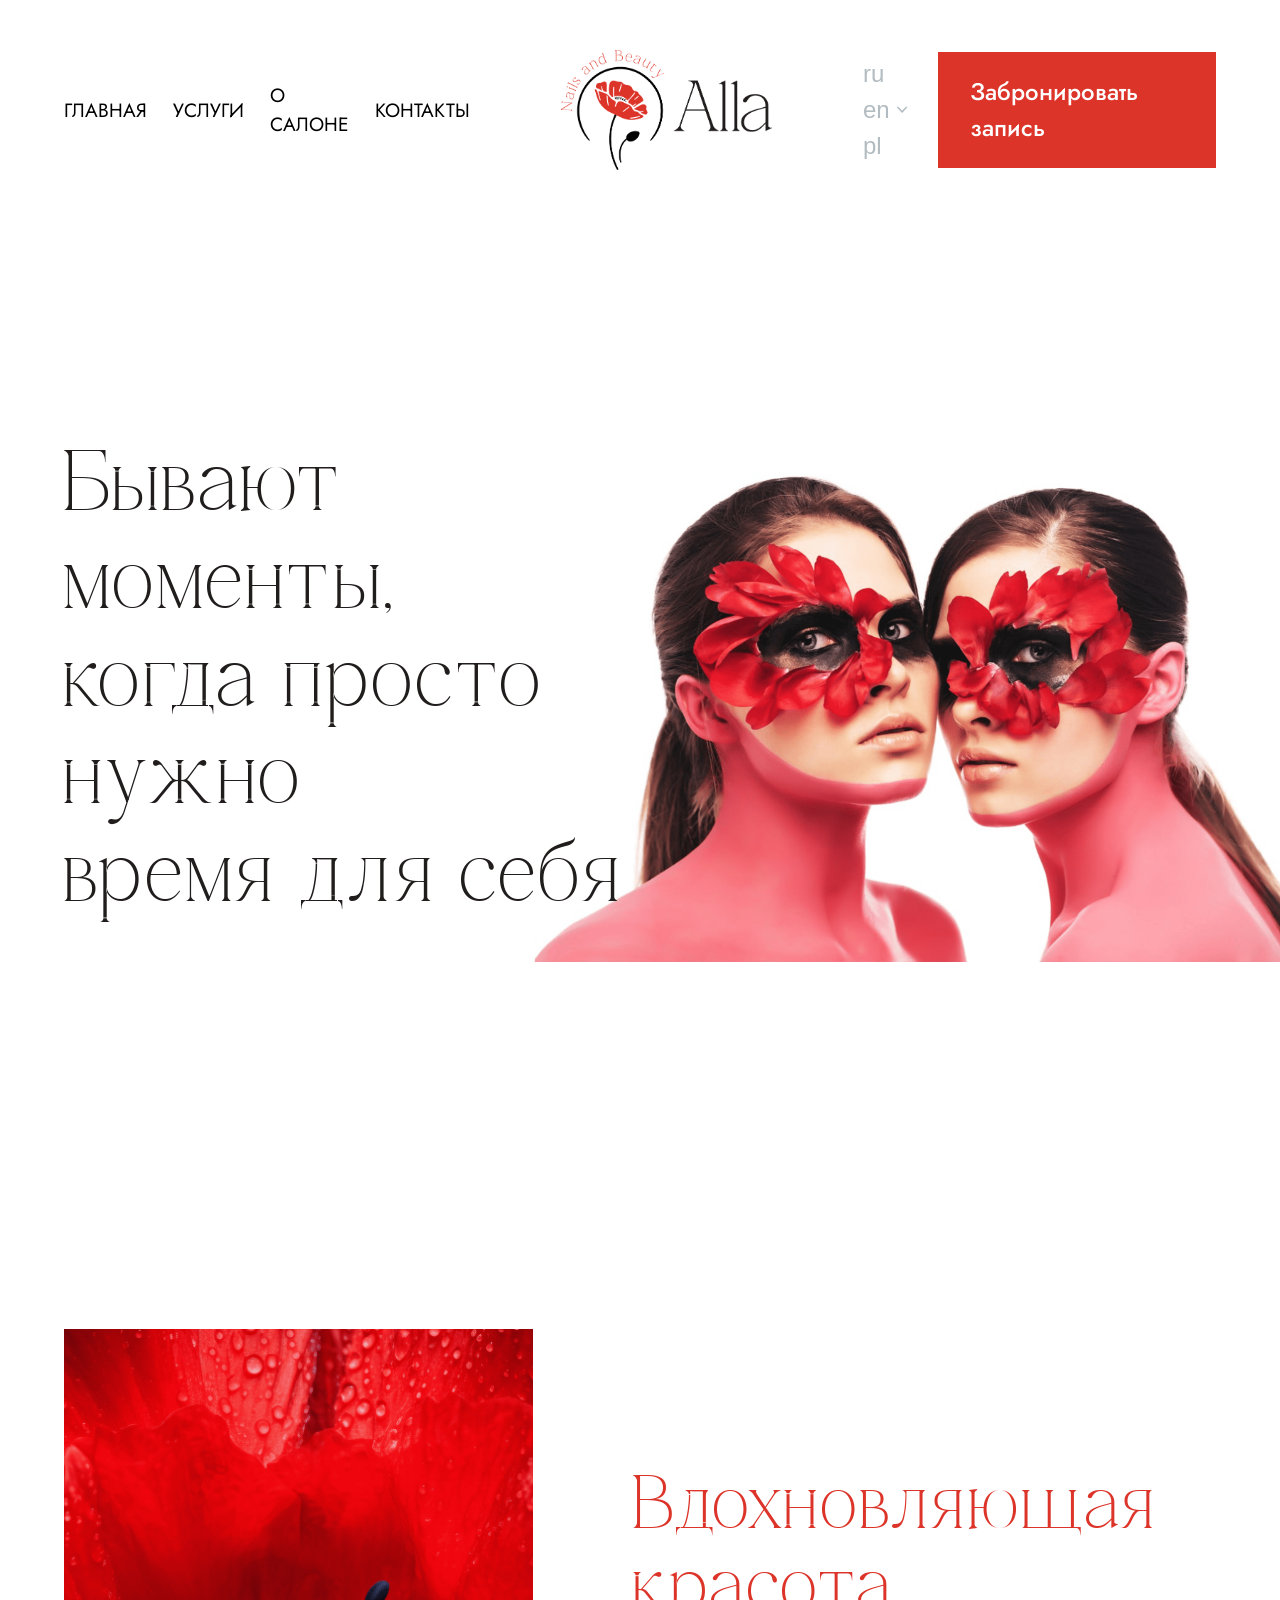
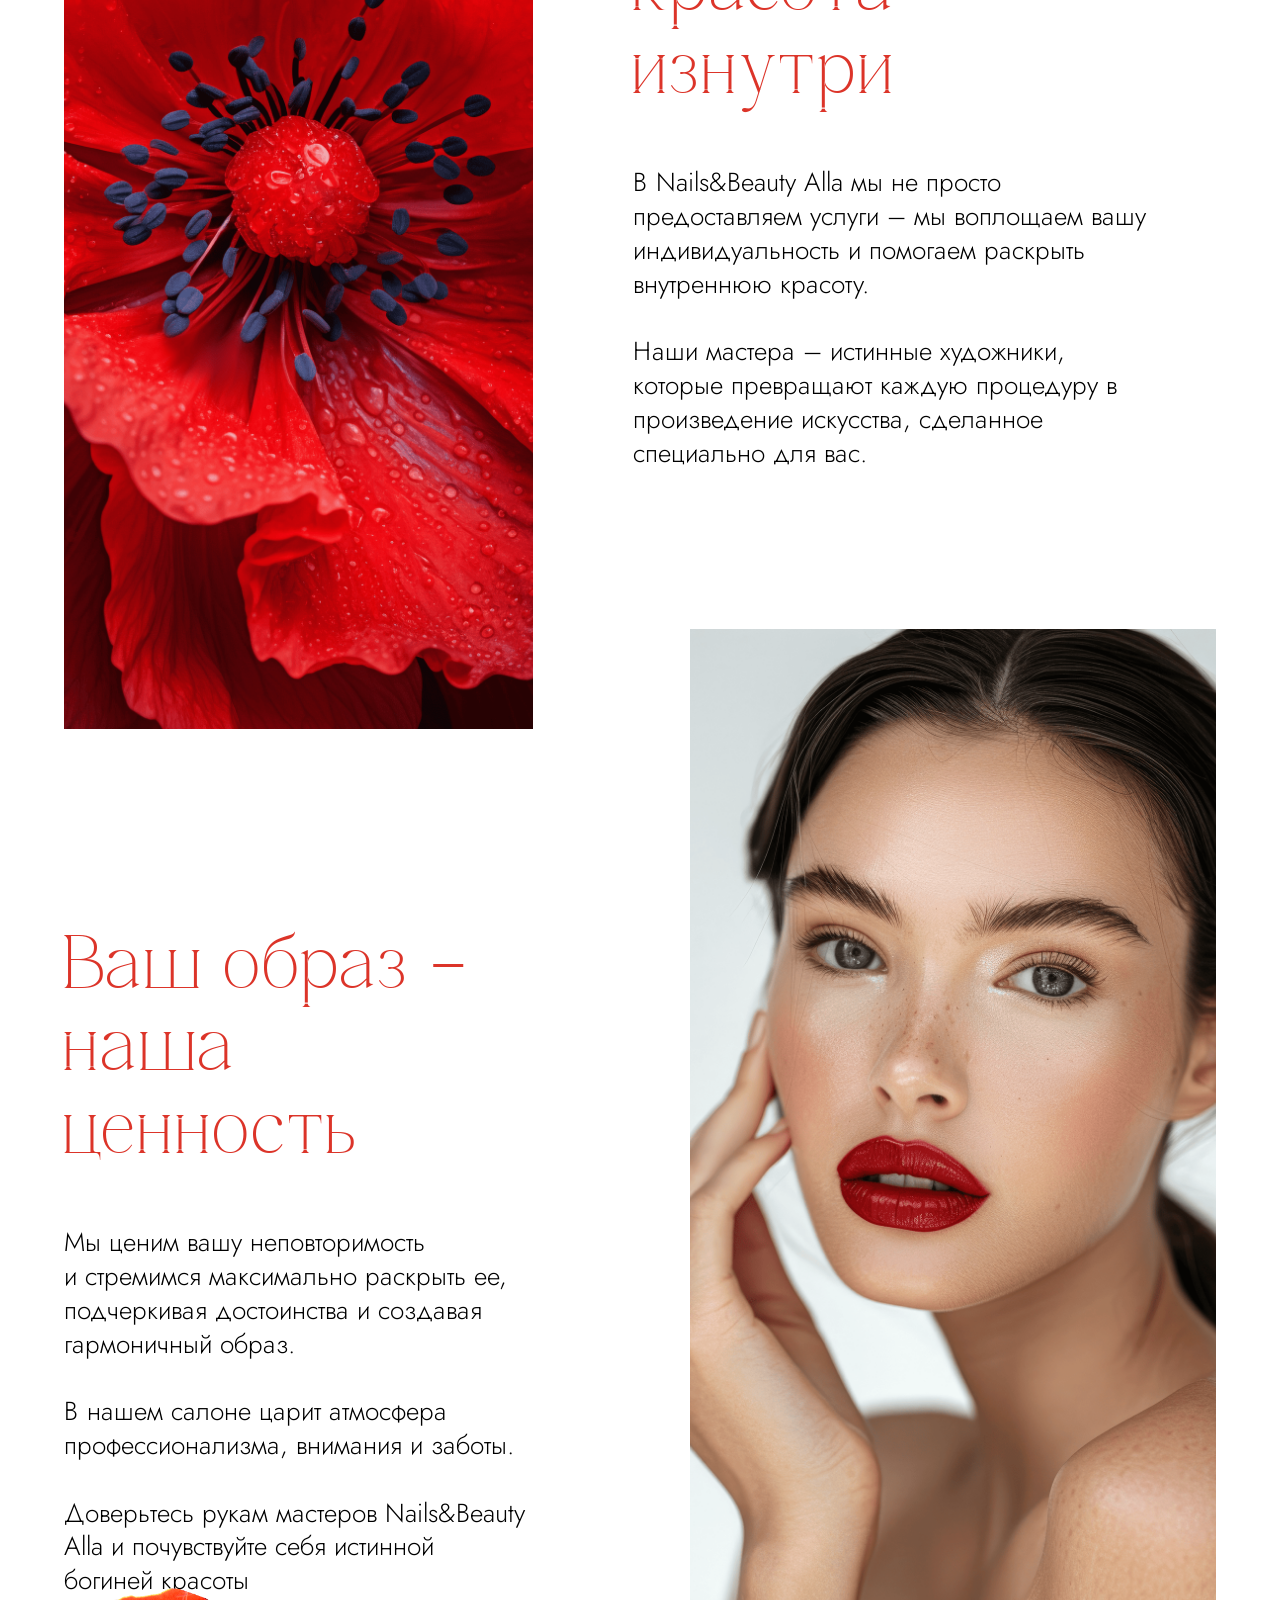
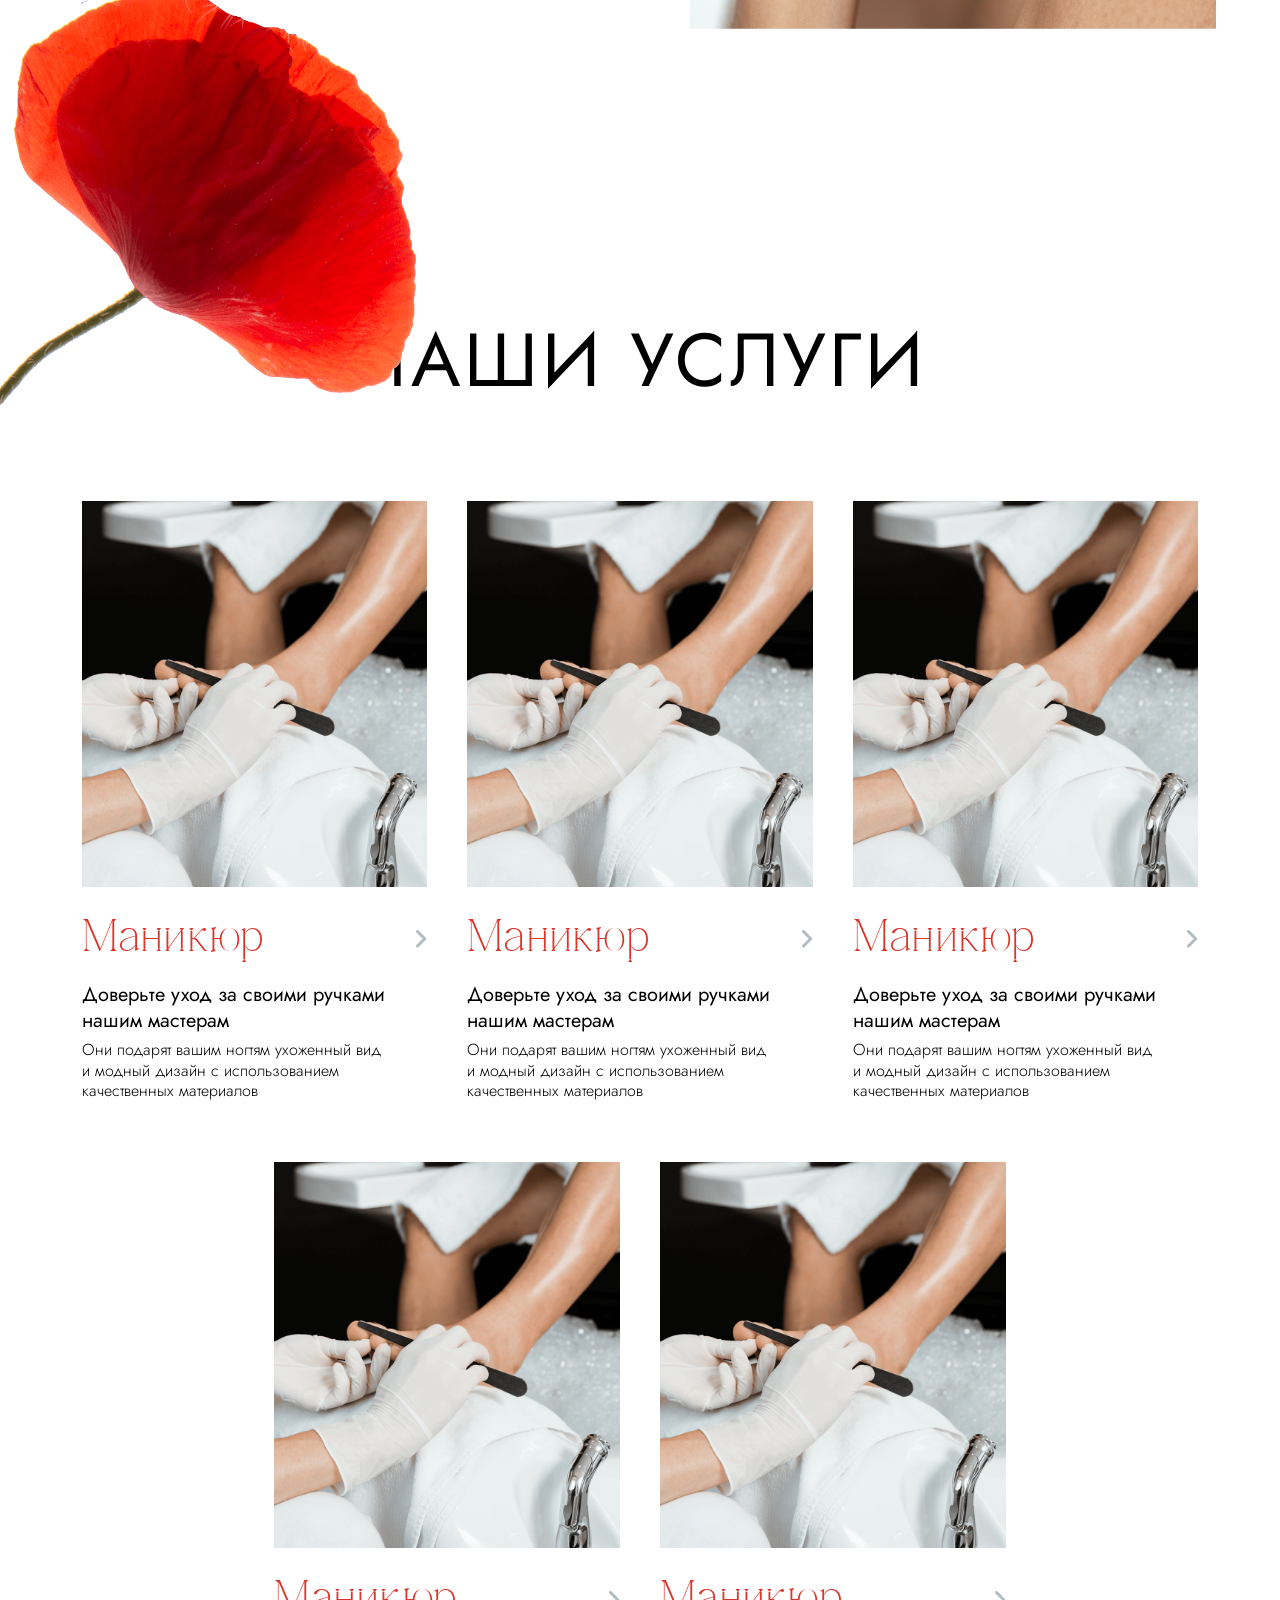
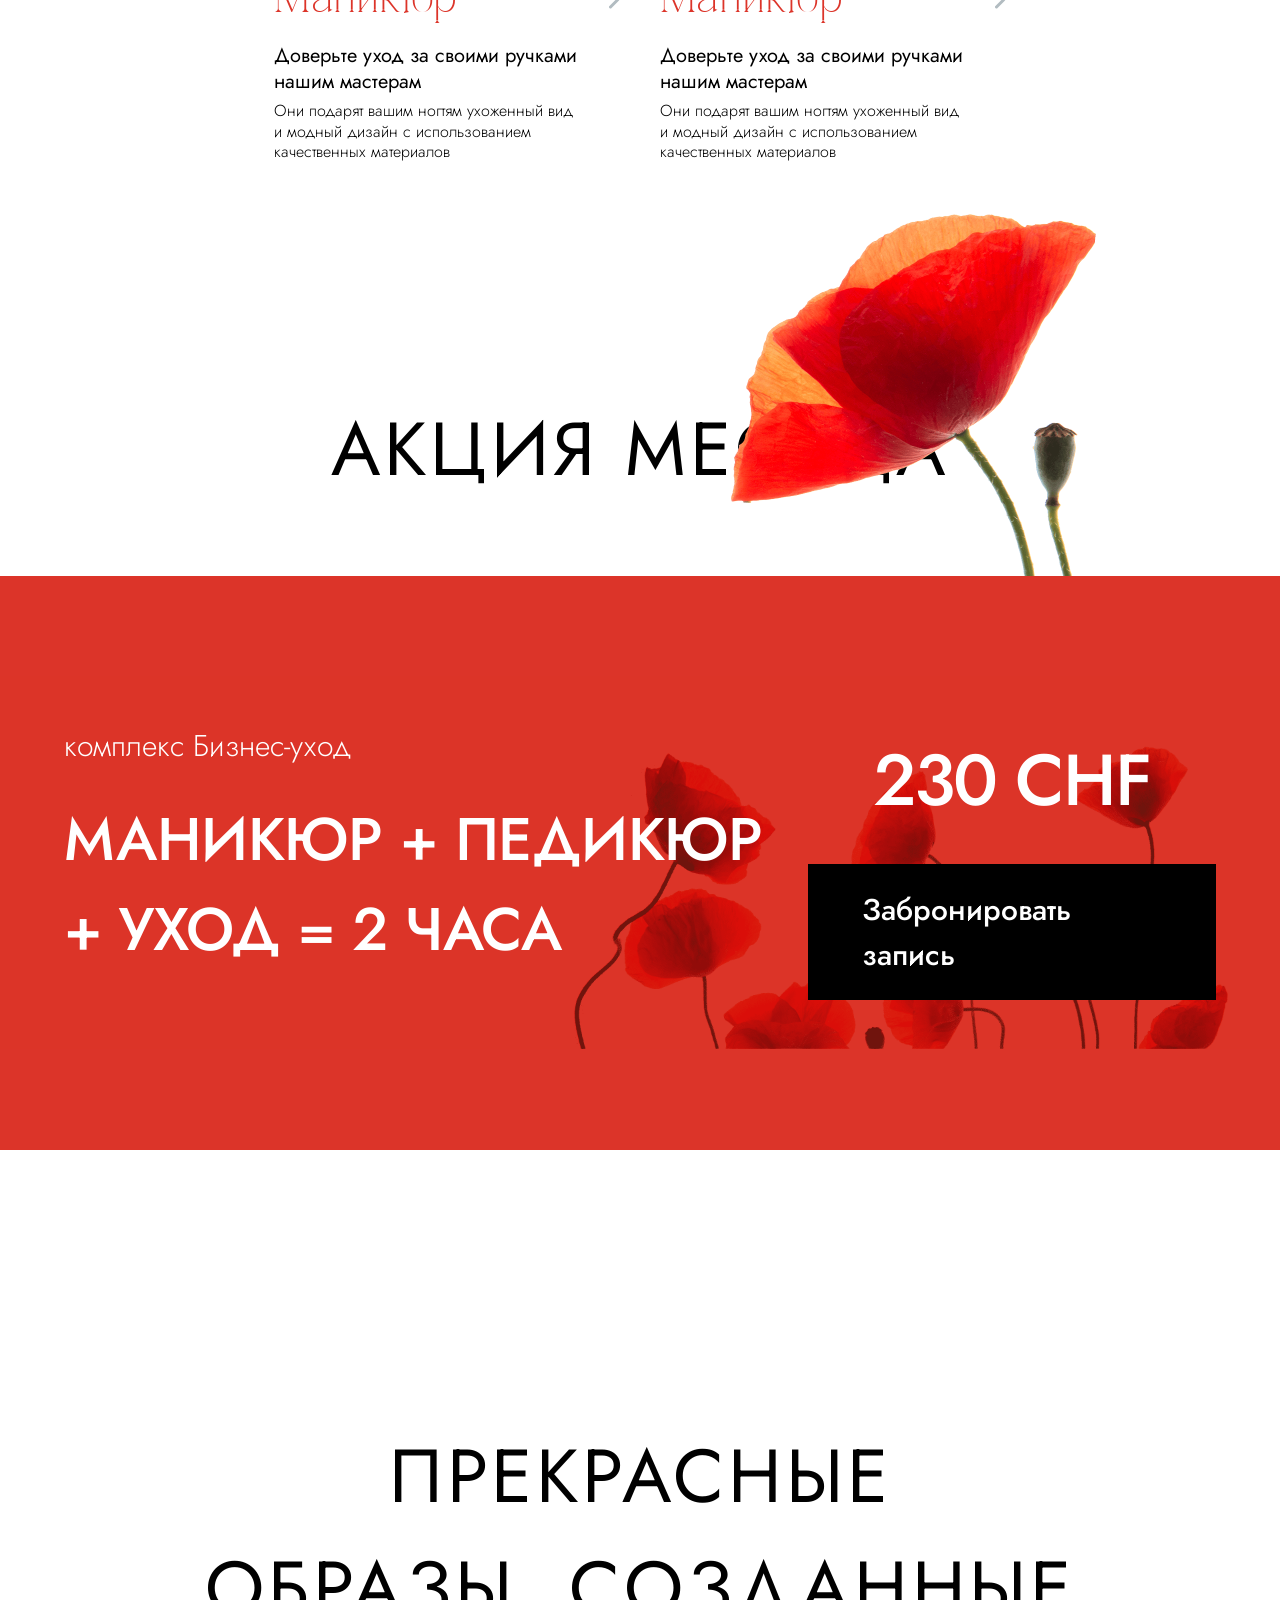
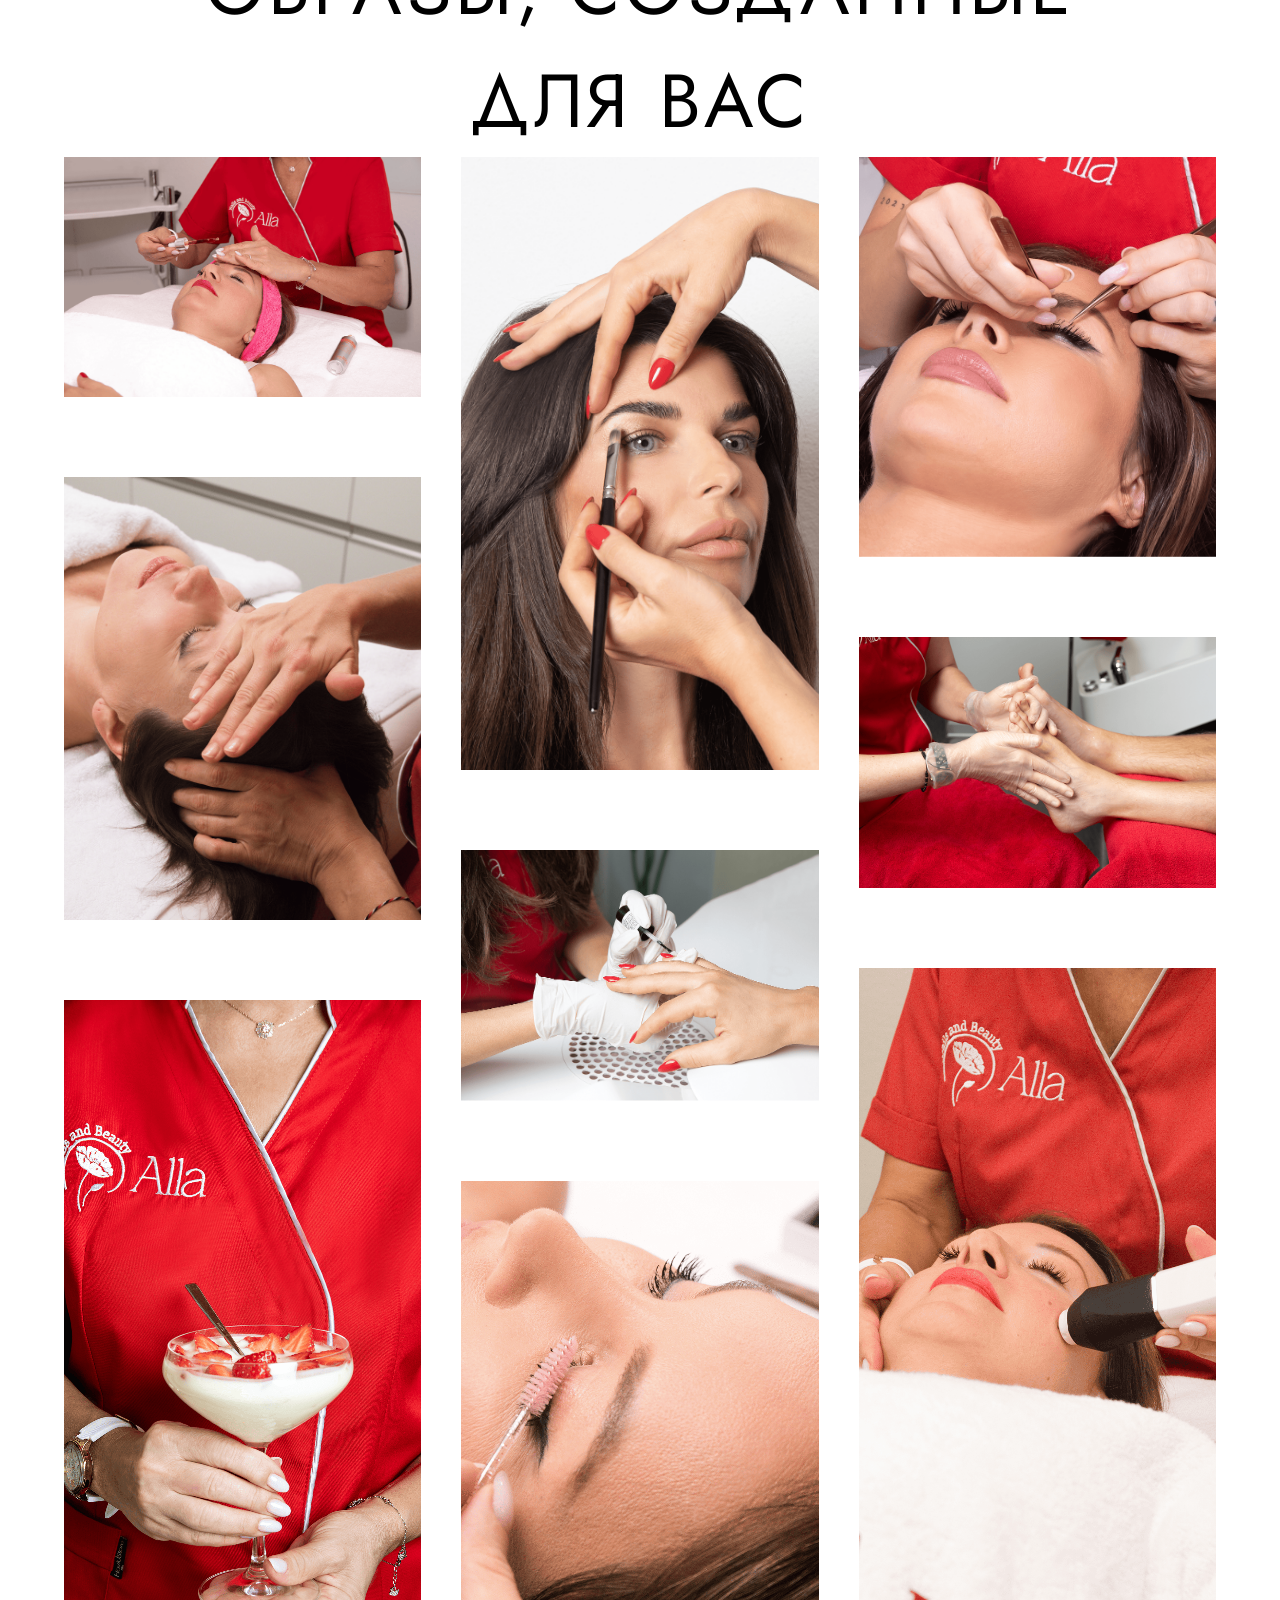
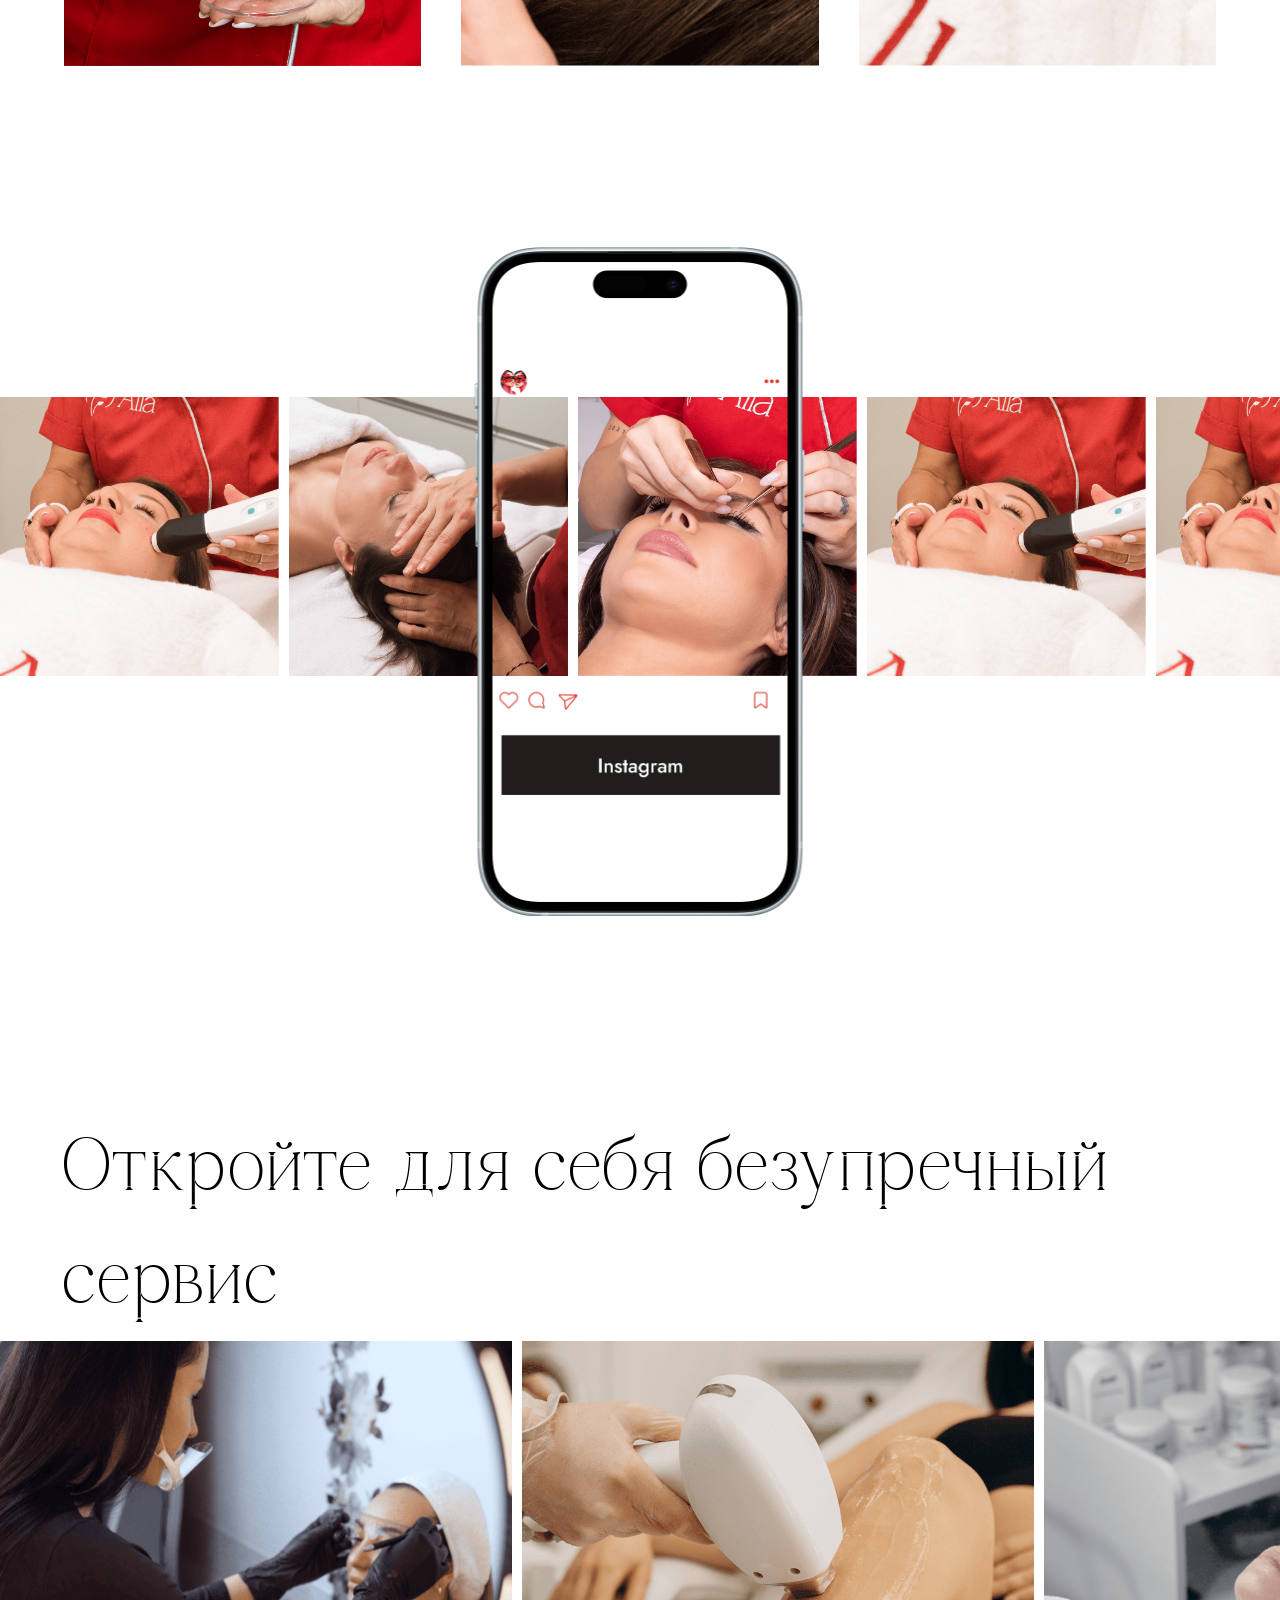
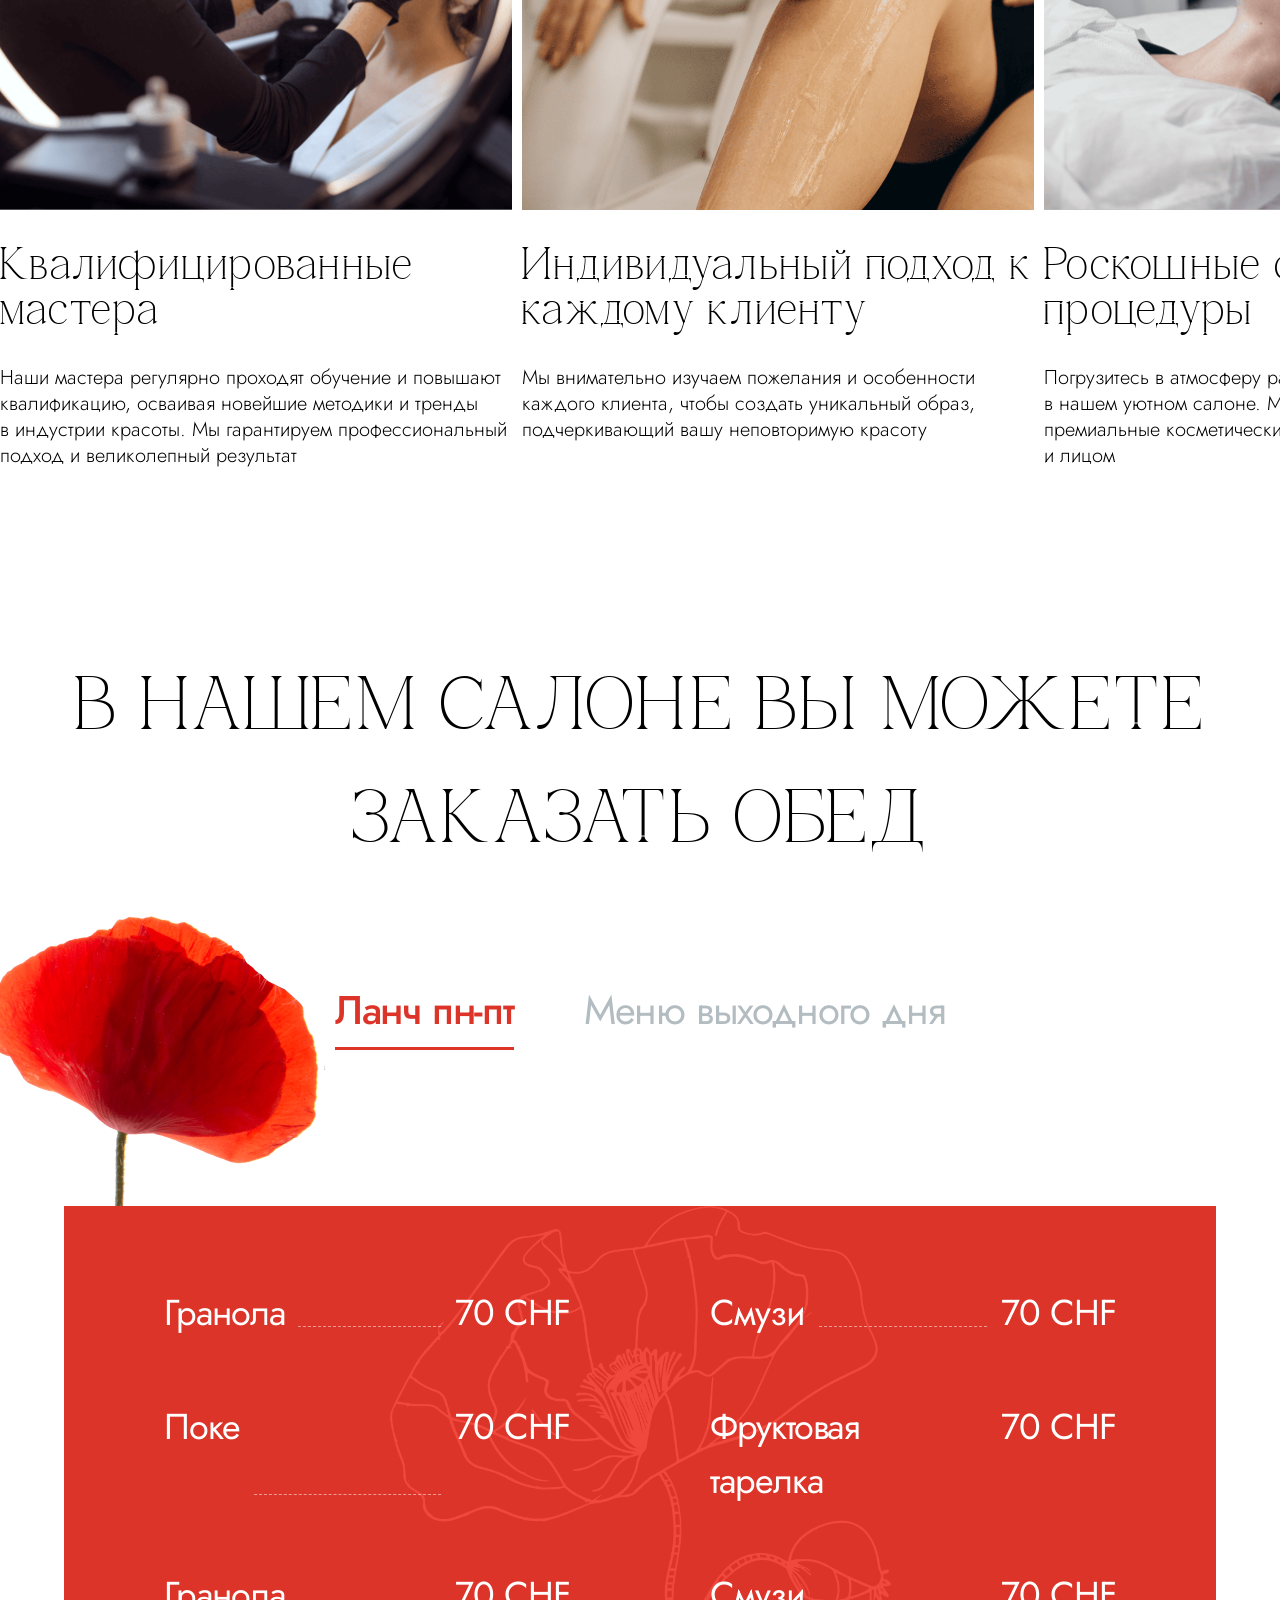
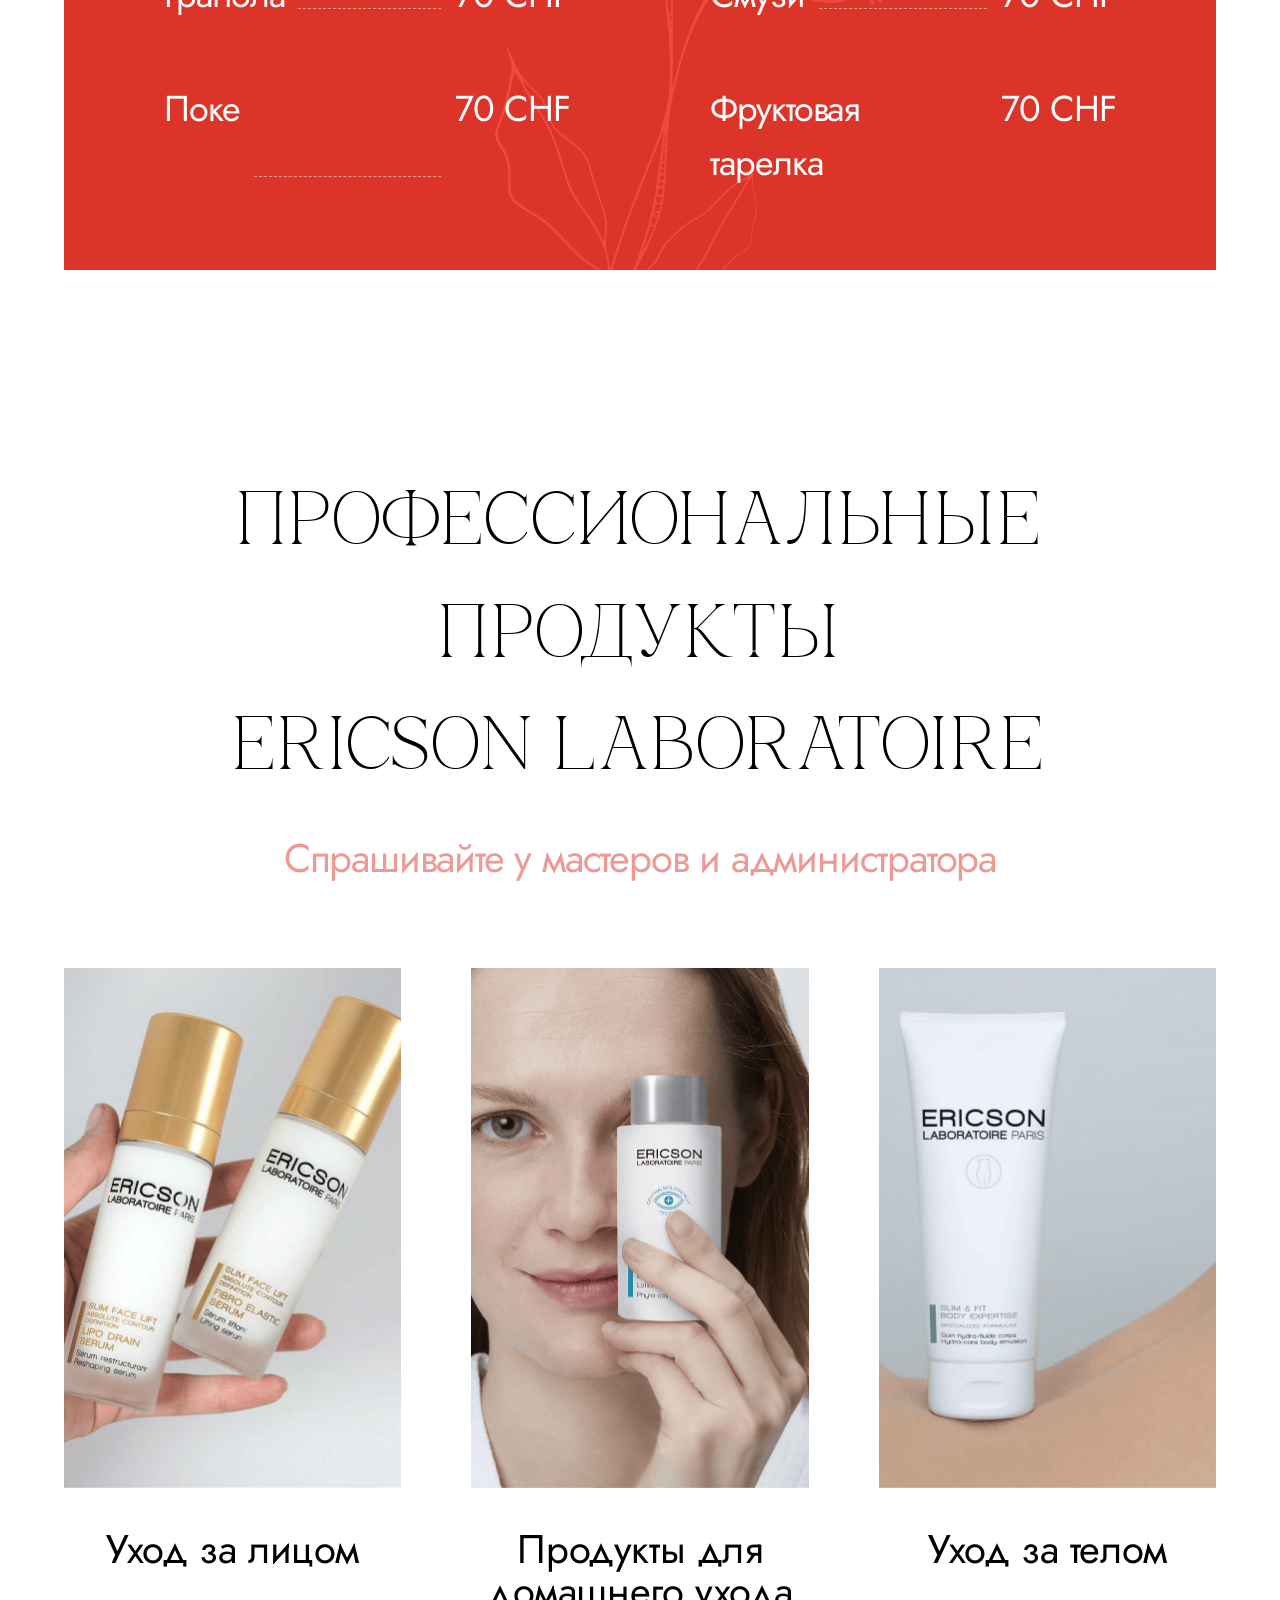
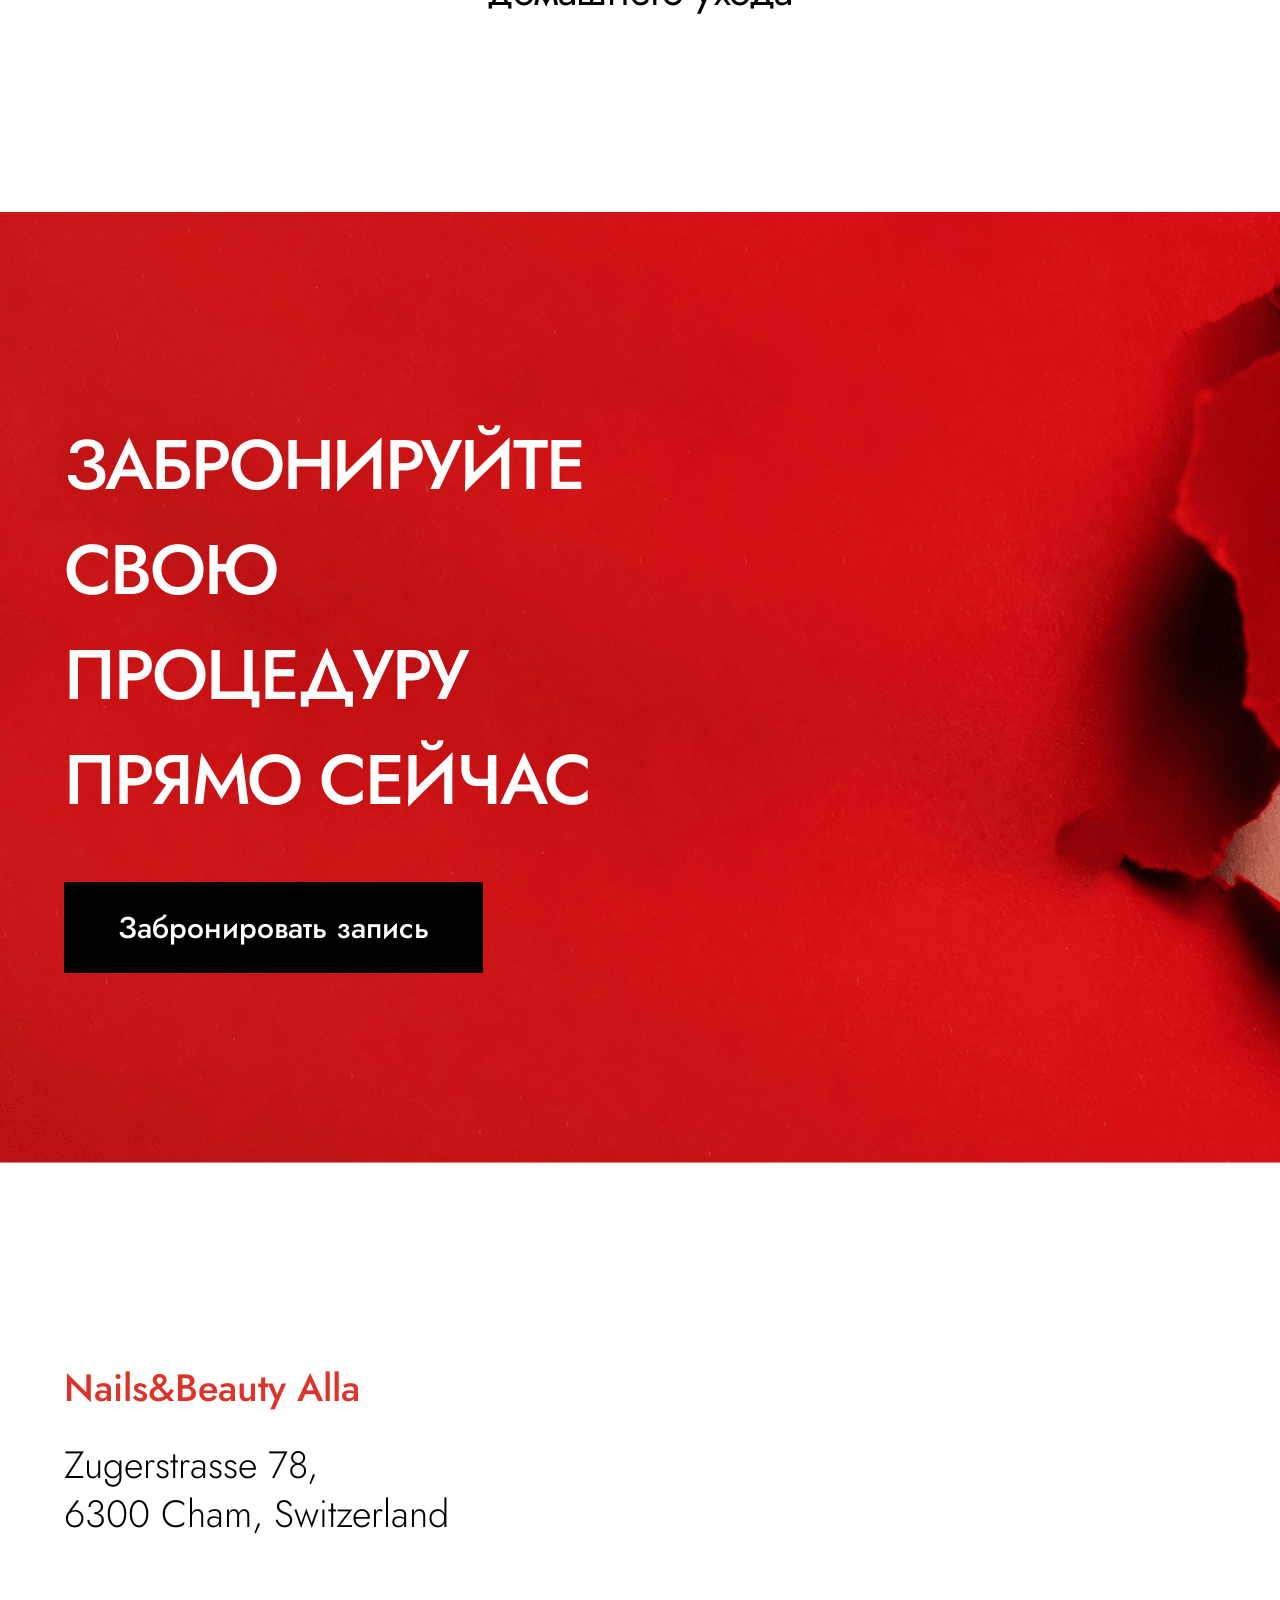
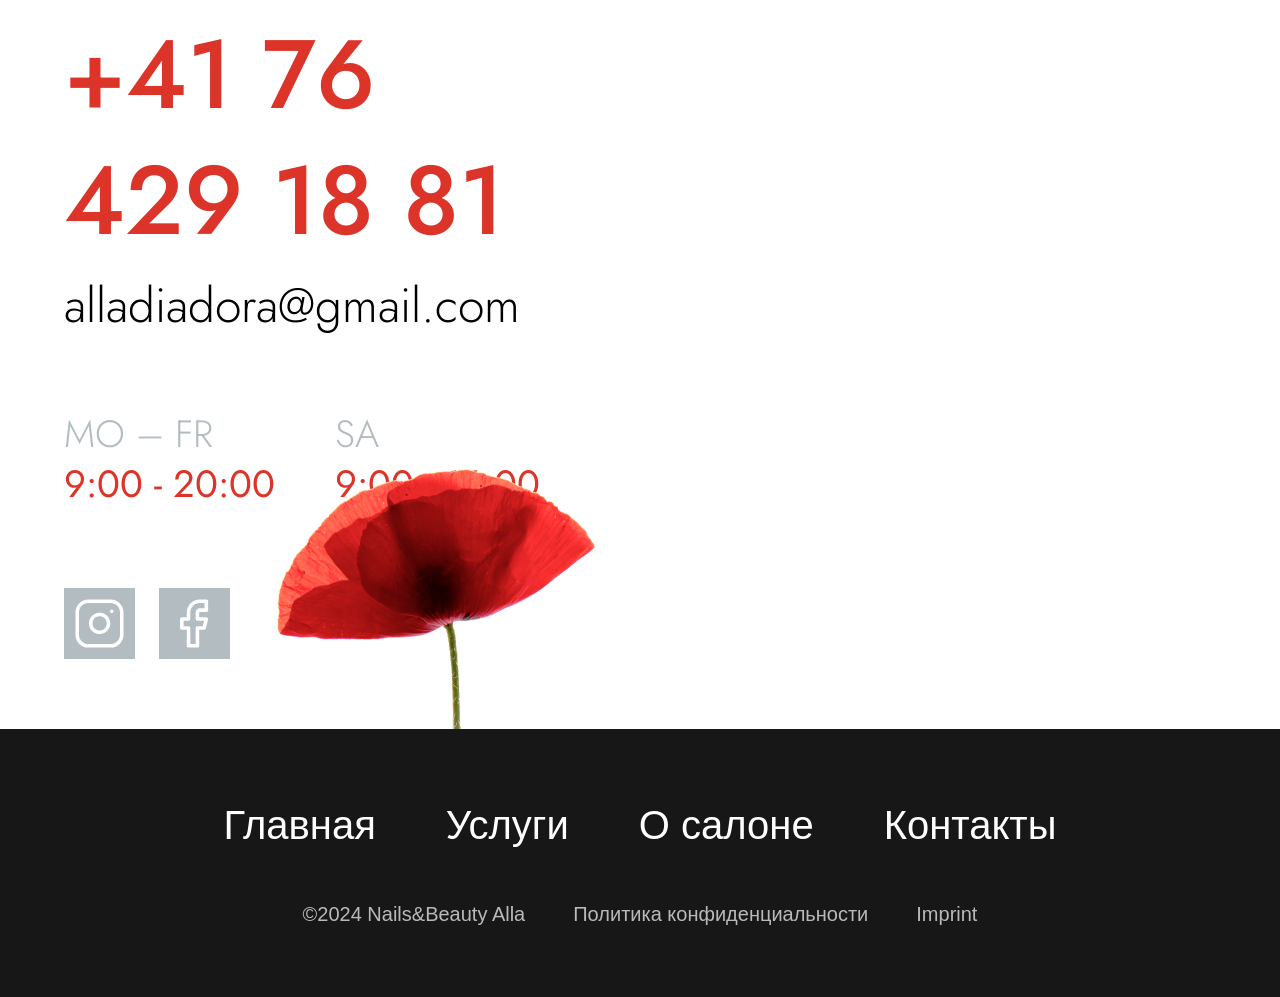
==== commit a549d1a8: "services" ====
--- a/index.html
+++ b/index.html
@@ -132,6 +132,9 @@
         </div>
 
             <div class="special_wrapper">
+                <div class="mak2">
+                    <img src="/assets/img/mainpage/mac2.png" alt="mac">
+                </div>
                 <div class="container">
                     <div class="special_block">
                         <div class="special_sup">комплекс Бизнес-уход</div>
@@ -144,9 +147,7 @@
                 </div>
             </div>
 
-        <div class="mak2">
-            <img src="/assets/img/mainpage/mac2.png" alt="mac">
-        </div>
+
     </section>
 
 
@@ -325,6 +326,98 @@
         </div>
     </section>
 
+    <section class="profi">
+        <div class="container">
+            <h2 class="profi_title">Профессиональные продукты<br>ERICSON LABORATOIRE</h2>
+
+            <h3 class="profi_suptitle">Cпрашивайте у мастеров и администратора</h3>
+
+            <div class="profi_wrapper">
+                <div class="profi_block">
+                    <div class="profi_photo"><img src="/assets/img/mainpage/Frame131.png" alt="photo"></div>
+                    <div class="profi_descr">Уход за лицом</div>
+                </div>
+                <div class="profi_block">
+                    <div class="profi_photo"><img src="/assets/img/mainpage/Frame132.png" alt="photo"></div>
+                    <div class="profi_descr">Продукты для домашнего ухода</div>
+                </div>
+                <div class="profi_block">
+                    <div class="profi_photo"><img src="/assets/img/mainpage/Frame133.png" alt="photo"></div>
+                    <div class="profi_descr">Уход за телом</div>
+                </div>
+            </div>
+        </div>
+    </section>
+
+    <section class="bron">
+        <div class="container">
+            <h2 class="bron_title">Забронируйте свою процедуру прямо сейчас</h2>
+            <div class="bron_btn">Забронировать запись</div>
+        </div>
+    </section>
+
+    <section class="map">
+        <div class="container">
+            <div class="map_wrapper">
+                <div class="map_info">
+                    <div class="map_title">Nails&Beauty Alla</div>
+
+                    <div class="map_addres">Zugerstrasse 78, <br>6300 Cham, Switzerland</div>
+
+                    <a href="tel:+41764291881" class="map_phone">+41 76 429 18 81</a>
+
+                    <a href="mail:alladiadora@gmail.com" class="map_mail">alladiadora@gmail.com</a>
+
+                    <div class="map_blocks">
+                        <div class="map_block">
+                            <div class="map_block_title">Mo – Fr</div>
+                            <div class="map_block_descr">9:00 - 20:00</div>
+                        </div>
+                        <div class="map_block">
+                            <div class="map_block_title">Sa</div>
+                            <div class="map_block_descr">9:00 - 16:00</div>
+                        </div>
+                    </div>
+
+                    <div class="map_soc">
+                        <div class="map_soc_item">
+                            <svg width="71" height="71" viewBox="0 0 71 71" fill="none" xmlns="http://www.w3.org/2000/svg">
+                                <path fill-rule="evenodd" clip-rule="evenodd" d="M70.9774 0H0V70.9774H70.9774V0ZM15.0117 24.3651C15.0117 19.1995 19.1992 15.0121 24.3647 15.0121H46.628C51.7935 15.0121 55.981 19.1995 55.981 24.3651V46.6283C55.981 51.7939 51.7935 55.9813 46.628 55.9813H24.3647C19.1992 55.9813 15.0117 51.7939 15.0117 46.6283V24.3651ZM24.3647 11.4548C17.2345 11.4548 11.4544 17.2349 11.4544 24.3651V46.6283C11.4544 53.7585 17.2345 59.5386 24.3647 59.5386H46.628C53.7581 59.5386 59.5383 53.7585 59.5383 46.6283V24.3651C59.5383 17.2349 53.7581 11.4548 46.628 11.4548H24.3647ZM36.6381 28.3516C35.1553 28.1317 33.6409 28.385 32.3104 29.0754C30.9798 29.7658 29.9008 30.8582 29.2269 32.1971C28.553 33.5361 28.3184 35.0534 28.5565 36.5334C28.7947 38.0134 29.4934 39.3806 30.5534 40.4405C31.6133 41.5005 32.9805 42.1992 34.4605 42.4374C35.9404 42.6755 37.4578 42.4409 38.7968 41.767C40.1357 41.093 41.2281 40.0141 41.9185 38.6835C42.6089 37.353 42.8622 35.8386 42.6423 34.3558C42.418 32.8433 41.7132 31.4431 40.632 30.3619C39.5508 29.2807 38.1506 28.5759 36.6381 28.3516ZM30.672 25.9179C32.6667 24.8829 34.9369 24.5032 37.1599 24.8328C39.4273 25.169 41.5265 26.2256 43.1474 27.8465C44.7683 29.4674 45.8248 31.5666 46.1611 33.834C46.4907 36.057 46.111 38.3272 45.076 40.3219C44.041 42.3166 42.4034 43.9341 40.3961 44.9445C38.3888 45.9548 36.114 46.3065 33.8953 45.9495C31.6766 45.5924 29.627 44.5449 28.038 42.9559C26.449 41.3669 25.4014 39.3172 25.0444 37.0986C24.6874 34.8799 25.0391 32.6051 26.0494 30.5978C27.0597 28.5905 28.6773 26.9529 30.672 25.9179ZM47.7412 21.4736C46.7589 21.4736 45.9625 22.2699 45.9625 23.2522C45.9625 24.2345 46.7589 25.0309 47.7412 25.0309H47.7614C48.7437 25.0309 49.54 24.2345 49.54 23.2522C49.54 22.2699 48.7437 21.4736 47.7614 21.4736H47.7412Z" fill="#B2BCC1" />
+                            </svg>
+                        </div>
+                        <div class="map_soc_item">
+                            <svg width="71" height="71" viewBox="0 0 71 71" fill="none" xmlns="http://www.w3.org/2000/svg">
+                                <path fill-rule="evenodd" clip-rule="evenodd" d="M70.9774 0H0V70.9774H70.9774V0ZM40.6678 11.4544C37.2437 11.4544 33.96 12.8146 31.5388 15.2358C29.1177 17.6569 27.7575 20.9407 27.7575 24.3647V29.2651H22.8571C21.8748 29.2651 21.0785 30.0614 21.0785 31.0437V39.949C21.0785 40.9313 21.8748 41.7277 22.8571 41.7277H27.7575V57.7596C27.7575 58.742 28.5538 59.5383 29.5361 59.5383H38.4414C39.4238 59.5383 40.2201 58.742 40.2201 57.7596V41.7277H45.1204C45.9366 41.7277 46.648 41.1722 46.846 40.3804L49.0723 31.4751C49.2051 30.9437 49.0858 30.3808 48.7487 29.9491C48.4116 29.5174 47.8945 29.2651 47.3468 29.2651H40.2201V24.3647C40.2201 24.246 40.2673 24.1321 40.3512 24.0482C40.4352 23.9642 40.549 23.917 40.6678 23.917H47.3468C48.3291 23.917 49.1254 23.1207 49.1254 22.1384V13.2331C49.1254 12.2508 48.3291 11.4544 47.3468 11.4544H40.6678ZM34.0542 17.7512C35.8082 15.9971 38.1872 15.0117 40.6678 15.0117H45.5681V20.3598H40.6678C39.6056 20.3598 38.5869 20.7817 37.8358 21.5328C37.0848 22.2839 36.6628 23.3025 36.6628 24.3647V31.0437C36.6628 32.026 37.4591 32.8224 38.4414 32.8224H45.0687L43.7317 38.1704H38.4414C37.4591 38.1704 36.6628 38.9667 36.6628 39.949V55.981H31.3148V39.949C31.3148 38.9667 30.5184 38.1704 29.5361 38.1704H24.6358V32.8224H29.5361C30.5184 32.8224 31.3148 32.026 31.3148 31.0437V24.3647C31.3148 21.8842 32.3002 19.5052 34.0542 17.7512Z" fill="#B2BCC1" />
+                            </svg>
+                        </div>
+                    </div>
+
+                    <div class="mac5"><img src="/assets/img/mainpage/mac5.png" alt=""></div>
+                </div>
+
+                <div class="map_cart">
+
+                </div>
+            </div>
+        </div>
+    </section>
+
+    <footer class="footer">
+        <div class="container">
+            <div class="footer_menu">
+                <a href="/" class="footer_li">Главная</a>
+                <a href="/" class="footer_li">Услуги</a>
+                <a href="/" class="footer_li">О салоне</a>
+                <a href="/" class="footer_li">Контакты</a>
+            </div>
+
+            <div class="footer_info">
+                <div class="footer_create">©2024 Nails&Beauty Alla</div>
+                <a href="" class="footer_politics">Политика конфиденциальности</a>
+                <a href="" class="footer_imp">Imprint</a>
+            </div>
+        </div>
+    </footer>
 
     <script src="assets/js/script.js"></script>
 </body>
--- a/style.css
+++ b/style.css
@@ -354,6 +354,7 @@
   color: #000;
 }
 .special_wrapper {
+  position: relative;
   margin-top: 70px;
   background: #dc3429;
   background-image: url(/assets/img/mainpage/Frame69.png);
@@ -418,6 +419,15 @@
   -webkit-box-pack: end;
       -ms-flex-pack: end;
           justify-content: flex-end;
+}
+.special .mak2 {
+  width: 423px;
+  height: 390px;
+  position: absolute;
+  right: 132px;
+  top: 0;
+  -webkit-transform: translateY(-100%);
+          transform: translateY(-100%);
 }
 
 .photos {
@@ -729,6 +739,409 @@
   height: 315px;
 }
 
+.profi {
+  margin-top: 200px;
+}
+.profi_title {
+  font-family: var(--second-family);
+  font-weight: 400;
+  font-size: 75px;
+  letter-spacing: 0.05em;
+  text-transform: uppercase;
+  text-align: center;
+  color: #000;
+}
+.profi_suptitle {
+  margin-top: 20px;
+  font-family: var(--font-family);
+  font-weight: 400;
+  font-size: 40px;
+  letter-spacing: -0.03em;
+  text-align: center;
+  color: rgba(220, 52, 41, 0.5);
+}
+.profi_wrapper {
+  margin-top: 80px;
+  display: -webkit-box;
+  display: -ms-flexbox;
+  display: flex;
+  gap: 70px;
+  -webkit-box-pack: center;
+      -ms-flex-pack: center;
+          justify-content: center;
+}
+.profi_block {
+  width: 381px;
+  display: -webkit-box;
+  display: -ms-flexbox;
+  display: flex;
+  -webkit-box-orient: vertical;
+  -webkit-box-direction: normal;
+      -ms-flex-direction: column;
+          flex-direction: column;
+  -webkit-box-align: center;
+      -ms-flex-align: center;
+          align-items: center;
+}
+.profi_photo {
+  height: 520px;
+  width: 100%;
+}
+.profi_photo img {
+  width: 100%;
+  height: 100%;
+  -o-object-fit: cover;
+     object-fit: cover;
+}
+.profi_descr {
+  margin-top: 40px;
+  font-family: var(--font-family);
+  font-weight: 400;
+  font-size: 40px;
+  line-height: 105%;
+  letter-spacing: -0.01em;
+  text-align: center;
+  color: #000;
+}
+
+.bron {
+  margin-top: 200px;
+  background-image: url(/assets/img/mainpage/banner-with-hand-holding-red-poppy-flower-symbol-remembrance-memorial-anzac-day\ 2.png);
+  background-position: 10%;
+  background-size: cover;
+  background-repeat: no-repeat;
+  padding: 200px 0 190px 0;
+}
+.bron_title {
+  font-family: var(--font-family);
+  font-weight: 500;
+  font-size: 70px;
+  letter-spacing: -0.03em;
+  text-transform: uppercase;
+  color: #fff;
+  width: 55%;
+}
+.bron_btn {
+  margin-top: 50px;
+  font-family: var(--font-family);
+  font-weight: 500;
+  font-size: 30px;
+  color: #fff;
+  padding: 23px 54px;
+  background: #000;
+  text-align: center;
+  display: inline-block;
+}
+
+.map {
+  margin-top: 200px;
+}
+.map_wrapper {
+  display: grid;
+  grid-template-columns: 0.9fr 1fr;
+  gap: 65px;
+}
+.map_info {
+  position: relative;
+}
+.map_title {
+  font-family: var(--font-family);
+  font-weight: 500;
+  font-size: 38px;
+  line-height: 130%;
+  color: #dc3429;
+}
+.map_addres {
+  margin-top: 28px;
+  font-family: var(--font-family);
+  font-weight: 300;
+  font-size: 38px;
+  line-height: 130%;
+  color: #000;
+}
+.map_phone {
+  margin-top: 72px;
+  font-family: var(--font-family);
+  font-weight: 500;
+  font-size: 97px;
+  line-height: 130%;
+  display: block;
+  color: #dc3429;
+}
+.map_mail {
+  margin-top: 12px;
+  font-family: var(--font-family);
+  font-weight: 300;
+  font-size: 48px;
+  line-height: 130%;
+  color: #000;
+  display: block;
+}
+.map_blocks {
+  margin-top: 72px;
+  display: -webkit-box;
+  display: -ms-flexbox;
+  display: flex;
+  -webkit-box-pack: start;
+      -ms-flex-pack: start;
+          justify-content: flex-start;
+  gap: 60px;
+}
+.map_block_title {
+  font-family: var(--font-family);
+  font-weight: 300;
+  font-size: 38px;
+  line-height: 130%;
+  text-transform: uppercase;
+  color: #b2bcc1;
+}
+.map_block_descr {
+  font-family: var(--font-family);
+  font-size: 38px;
+  line-height: 130%;
+  text-transform: uppercase;
+  font-weight: 400;
+  color: #dc3429;
+}
+.map_soc {
+  margin-top: 80px;
+  margin-bottom: 70px;
+  display: -webkit-box;
+  display: -ms-flexbox;
+  display: flex;
+  -webkit-box-pack: start;
+      -ms-flex-pack: start;
+          justify-content: flex-start;
+  gap: 24px;
+}
+.map .mac5 {
+  position: absolute;
+  width: 365px;
+  height: 294px;
+  bottom: 0;
+  right: -30px;
+}
+
+.footer {
+  background: #171717;
+  padding: 70px 0;
+}
+.footer_menu {
+  display: -webkit-box;
+  display: -ms-flexbox;
+  display: flex;
+  -webkit-box-pack: center;
+      -ms-flex-pack: center;
+          justify-content: center;
+  gap: 70px;
+}
+.footer_li {
+  font-family: var(--third-family);
+  font-weight: 300;
+  font-size: 40px;
+  line-height: 130%;
+  color: #fff;
+}
+.footer_info {
+  margin-top: 50px;
+  display: -webkit-box;
+  display: -ms-flexbox;
+  display: flex;
+  -webkit-box-pack: center;
+      -ms-flex-pack: center;
+          justify-content: center;
+  gap: 48px;
+}
+.footer_create {
+  font-family: var(--third-family);
+  font-weight: 300;
+  font-size: 20px;
+  line-height: 130%;
+  color: rgba(255, 255, 255, 0.7);
+}
+.footer_politics {
+  font-family: var(--third-family);
+  font-weight: 300;
+  font-size: 20px;
+  line-height: 130%;
+  color: rgba(255, 255, 255, 0.7);
+}
+.footer_imp {
+  font-family: var(--third-family);
+  font-weight: 300;
+  font-size: 20px;
+  line-height: 130%;
+  color: rgba(255, 255, 255, 0.7);
+}
+
+.hero {
+  margin-top: 20px;
+  background: #dc3429;
+  background-image: url(/assets/img/mainpage/hapkasup.png);
+  padding: 40px 0 87px 0;
+  background-size: cover;
+  background-position: 60%;
+  background-repeat: no-repeat;
+}
+.hero .bred {
+  font-family: var(--font-family);
+  font-weight: 300;
+  font-size: 24px;
+  color: #fff;
+  display: -webkit-box;
+  display: -ms-flexbox;
+  display: flex;
+  gap: 10px;
+}
+.hero .bred_item::after {
+  content: " /";
+}
+.hero .bred_item:last-child::after {
+  content: "";
+}
+.hero_title {
+  margin-top: 130px;
+  font-family: var(--second-family);
+  font-weight: 400;
+  font-size: 90px;
+  letter-spacing: 0.05em;
+  text-transform: uppercase;
+  color: #fff;
+}
+
+.list {
+  margin-top: 150px;
+  position: relative;
+}
+.list_title {
+  font-family: var(--second-family);
+  font-weight: 400;
+  font-size: 75px;
+  line-height: 110%;
+  letter-spacing: 0.05em;
+  color: #dc3429;
+}
+.list_block {
+  display: grid;
+  grid-template-columns: 0.9fr 1fr;
+  gap: 100px;
+  -webkit-box-pack: center;
+      -ms-flex-pack: center;
+          justify-content: center;
+  margin-bottom: 100px;
+}
+.list_photo {
+  height: 1010px;
+}
+.list_photo img {
+  -o-object-fit: cover;
+     object-fit: cover;
+  width: 100%;
+  height: 100%;
+}
+.list_descr {
+  margin-top: 10px;
+  font-family: var(--font-family);
+  font-weight: 300;
+  font-size: 26px;
+  line-height: 130%;
+  color: #000;
+}
+.list_ul {
+  margin-top: 30px;
+}
+.list_price {
+  display: -webkit-box;
+  display: -ms-flexbox;
+  display: flex;
+  -webkit-box-pack: justify;
+      -ms-flex-pack: justify;
+          justify-content: space-between;
+  gap: 35px;
+  border-bottom: 1px solid #dae4e9;
+  padding: 10px 0;
+}
+.list_price_name {
+  font-family: var(--font-family);
+  font-weight: 300;
+  font-size: 26px;
+  letter-spacing: -0.03em;
+  color: #000;
+}
+.list_price_coast {
+  font-family: var(--font-family);
+  font-weight: 300;
+  font-size: 26px;
+  letter-spacing: -0.03em;
+  text-align: right;
+  color: #000;
+}
+.list_btn {
+  margin-top: 60px;
+  display: -webkit-box;
+  display: -ms-flexbox;
+  display: flex;
+  gap: 20px;
+  -webkit-box-pack: start;
+      -ms-flex-pack: start;
+          justify-content: flex-start;
+}
+.list_bron {
+  font-family: var(--font-family);
+  font-weight: 500;
+  font-size: 25px;
+  color: #fff;
+  padding: 22px 30px;
+  display: inline-block;
+  background: #dc3429;
+  text-wrap: nowrap;
+}
+.list_more {
+  font-family: var(--third-family);
+  font-weight: 400;
+  font-size: 25px;
+  color: #dc3429;
+  display: -webkit-box;
+  display: -ms-flexbox;
+  display: flex;
+  gap: 10px;
+  -ms-flex-wrap: nowrap;
+      flex-wrap: nowrap;
+  -webkit-box-align: center;
+      -ms-flex-align: center;
+          align-items: center;
+  text-wrap: nowrap;
+}
+.list_more svg {
+  min-height: 18px;
+  min-width: 14px;
+}
+.list .mak6, .list .mak7, .list .mak8, .list .mak9, .list .mak10 {
+  position: absolute;
+  width: 299px;
+  height: 269px;
+}
+.list .mak6 {
+  top: 10%;
+  left: 0;
+}
+.list .mak7 {
+  top: 43%;
+  right: 0;
+}
+.list .mak8 {
+  top: 53%;
+  left: 0;
+}
+.list .mak9 {
+  top: 70%;
+  right: 0;
+}
+.list .mak10 {
+  top: 90%;
+  left: 0;
+}
+
 @media (max-width: 1980px) {
   .container {
     width: 90%;
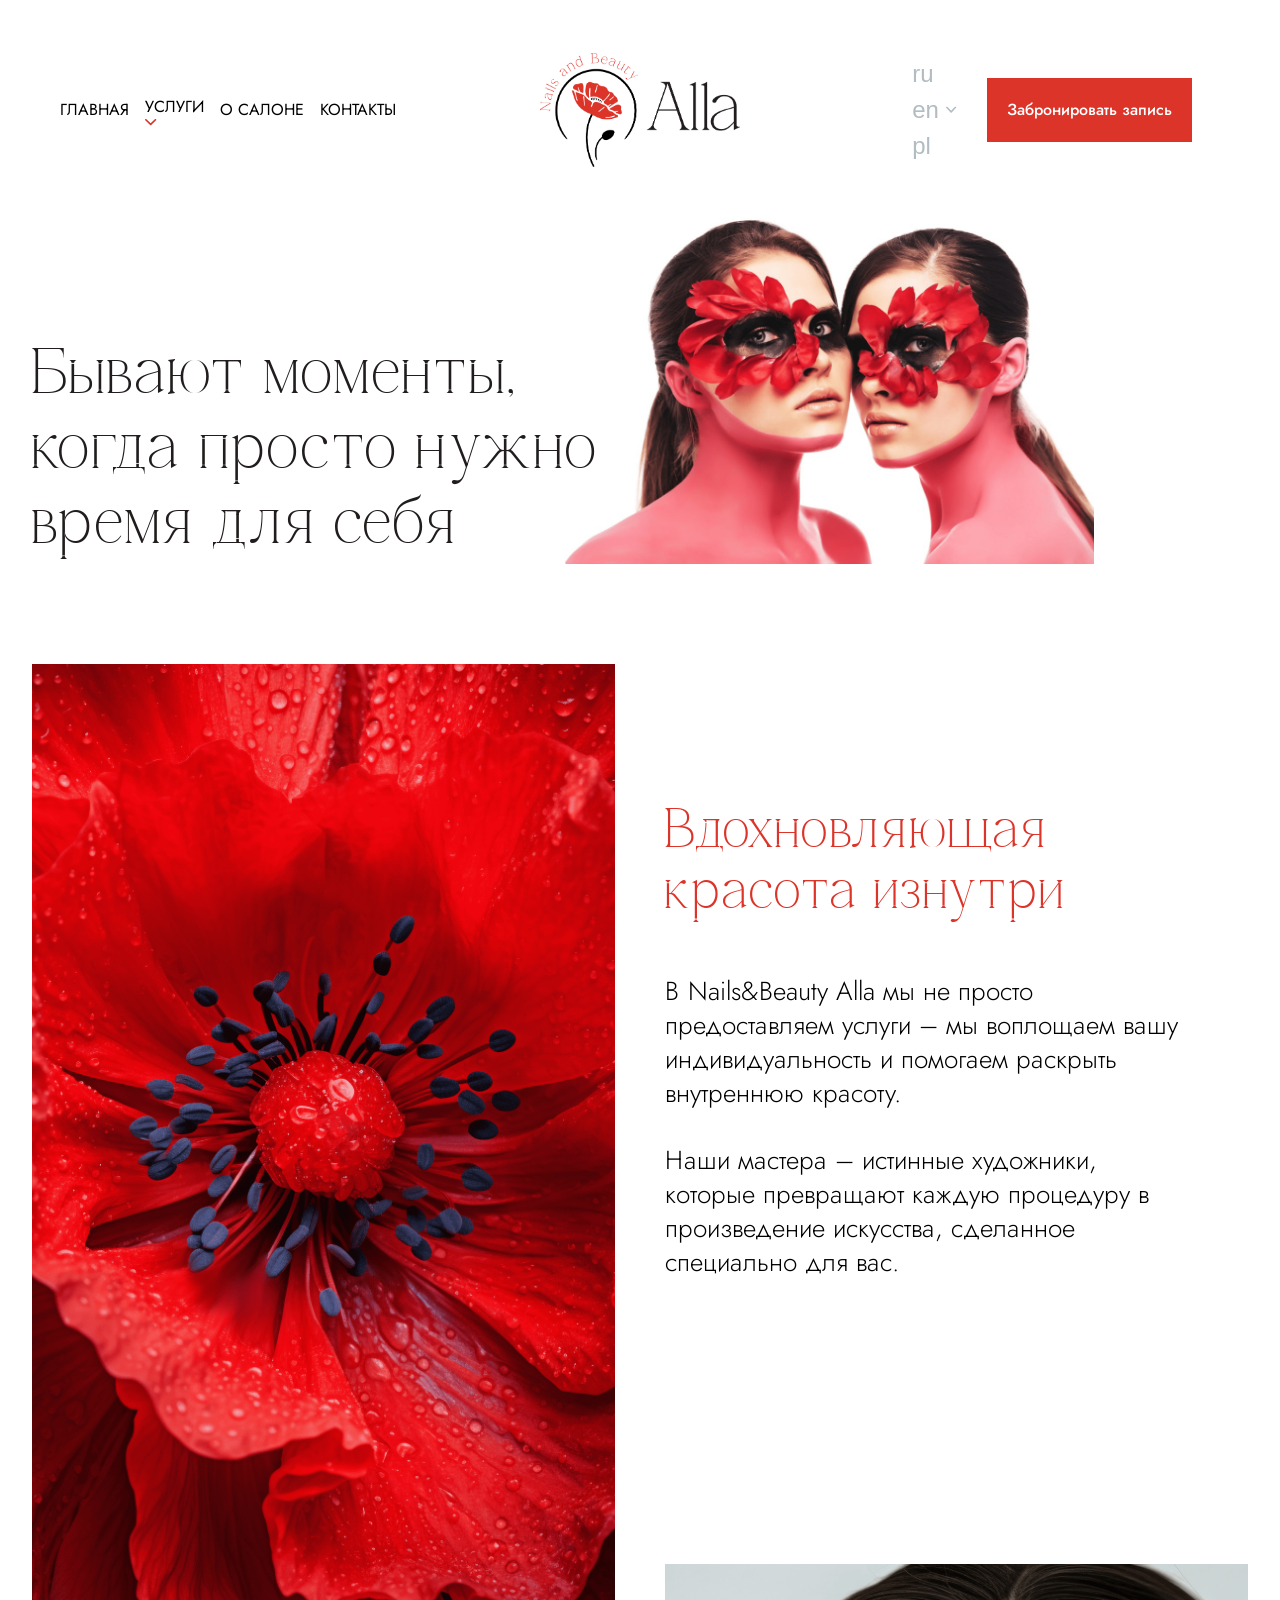
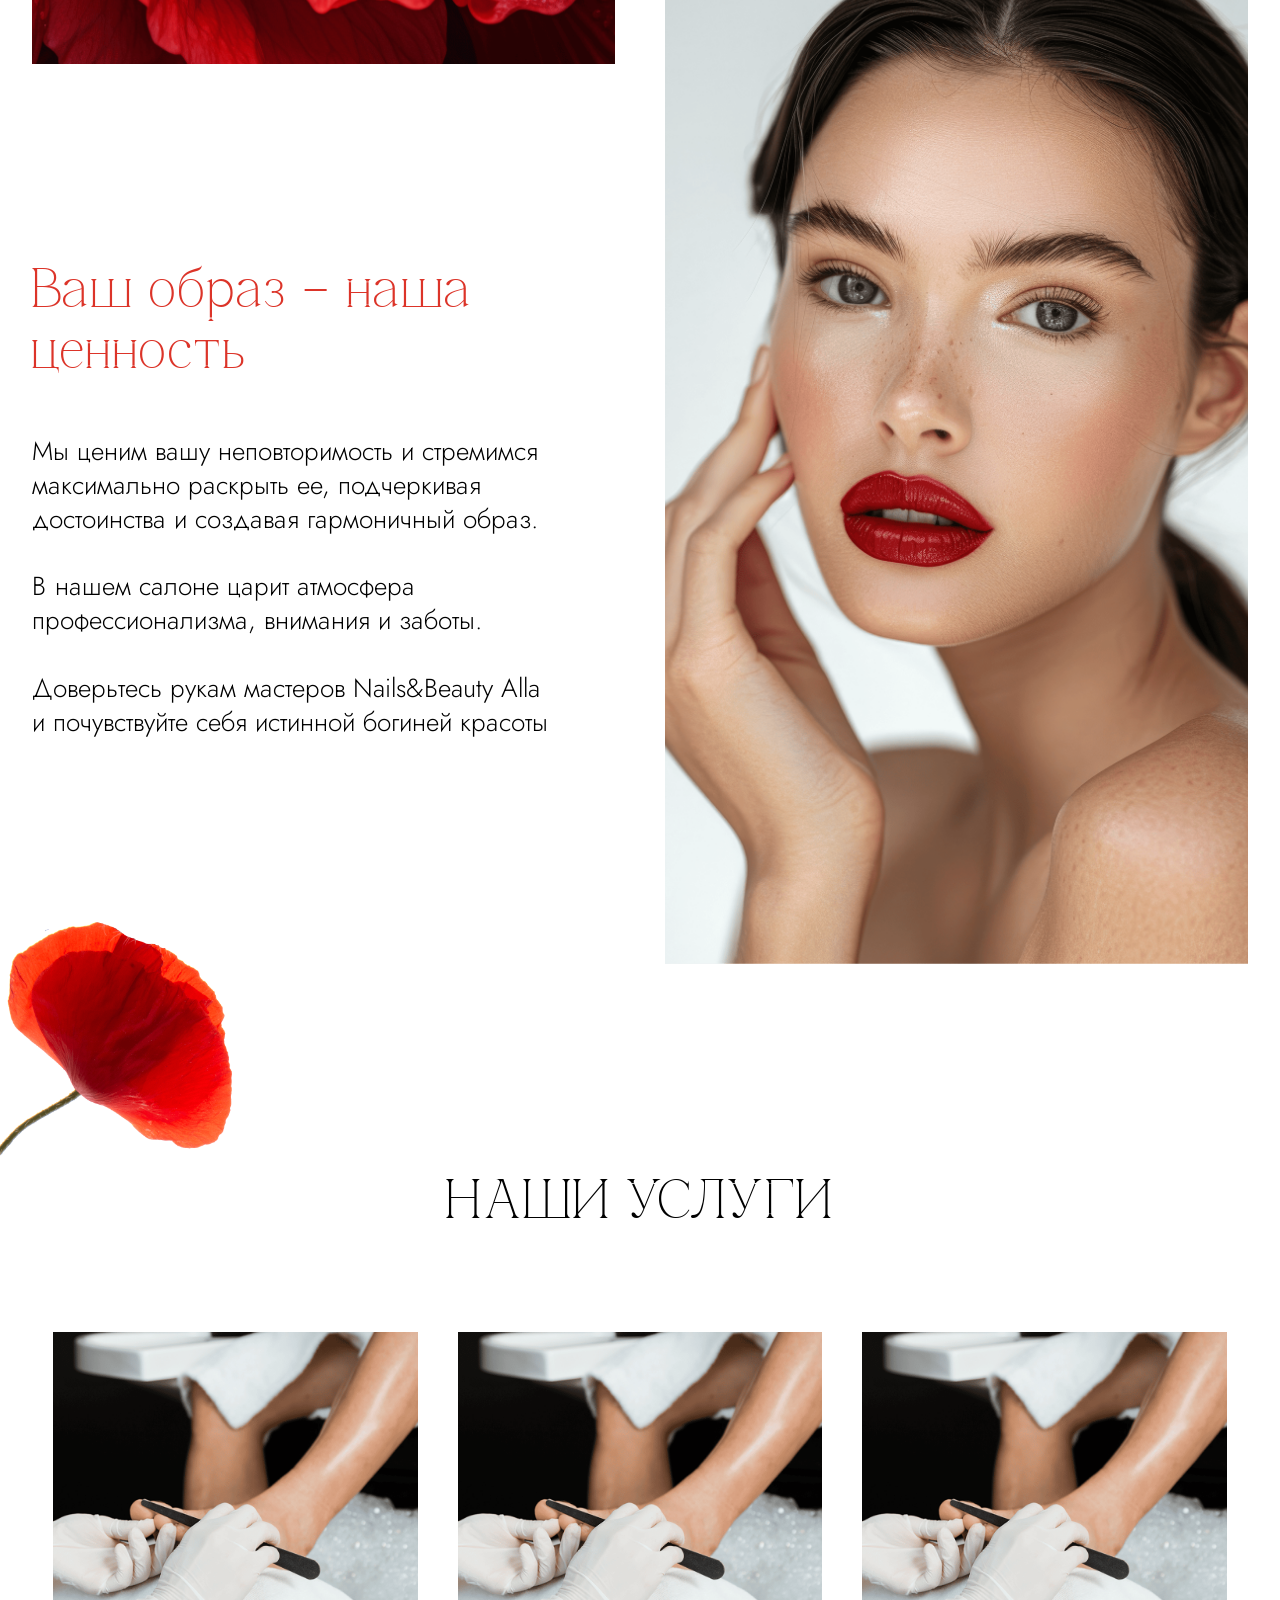
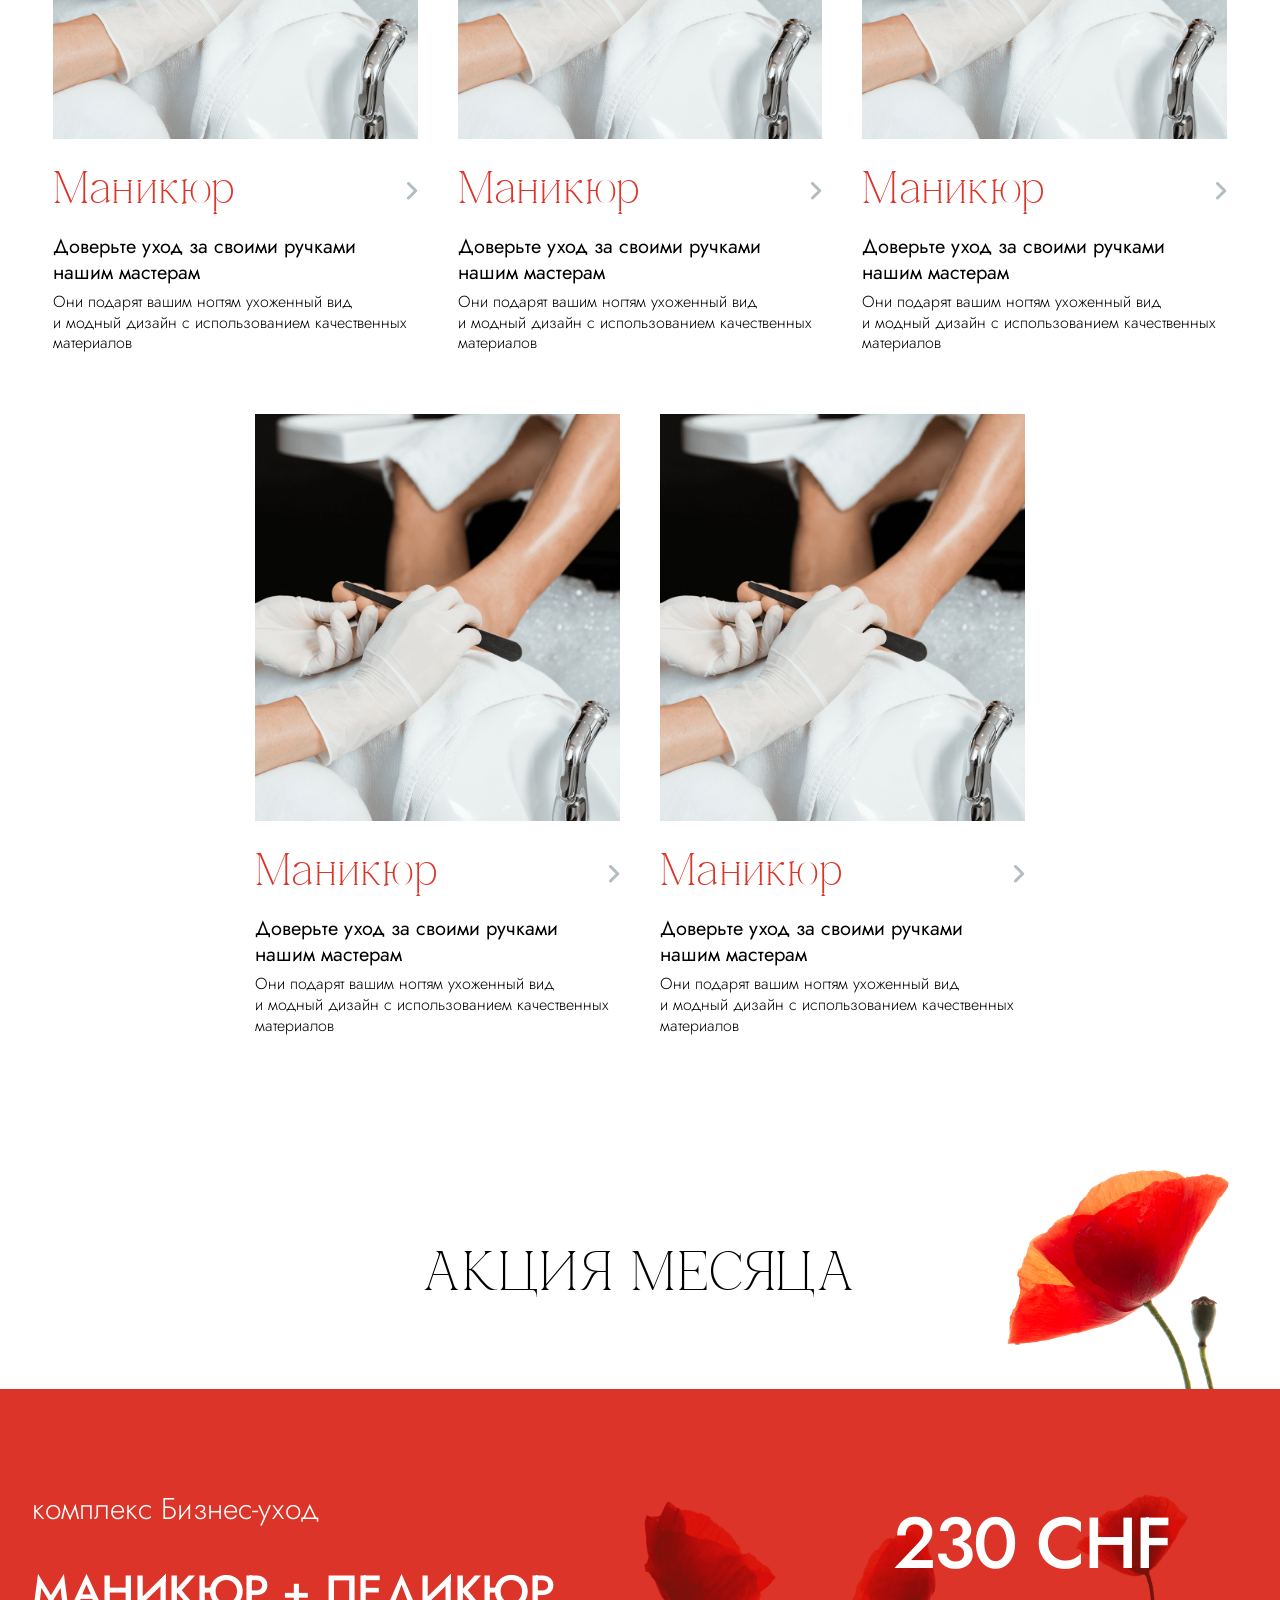
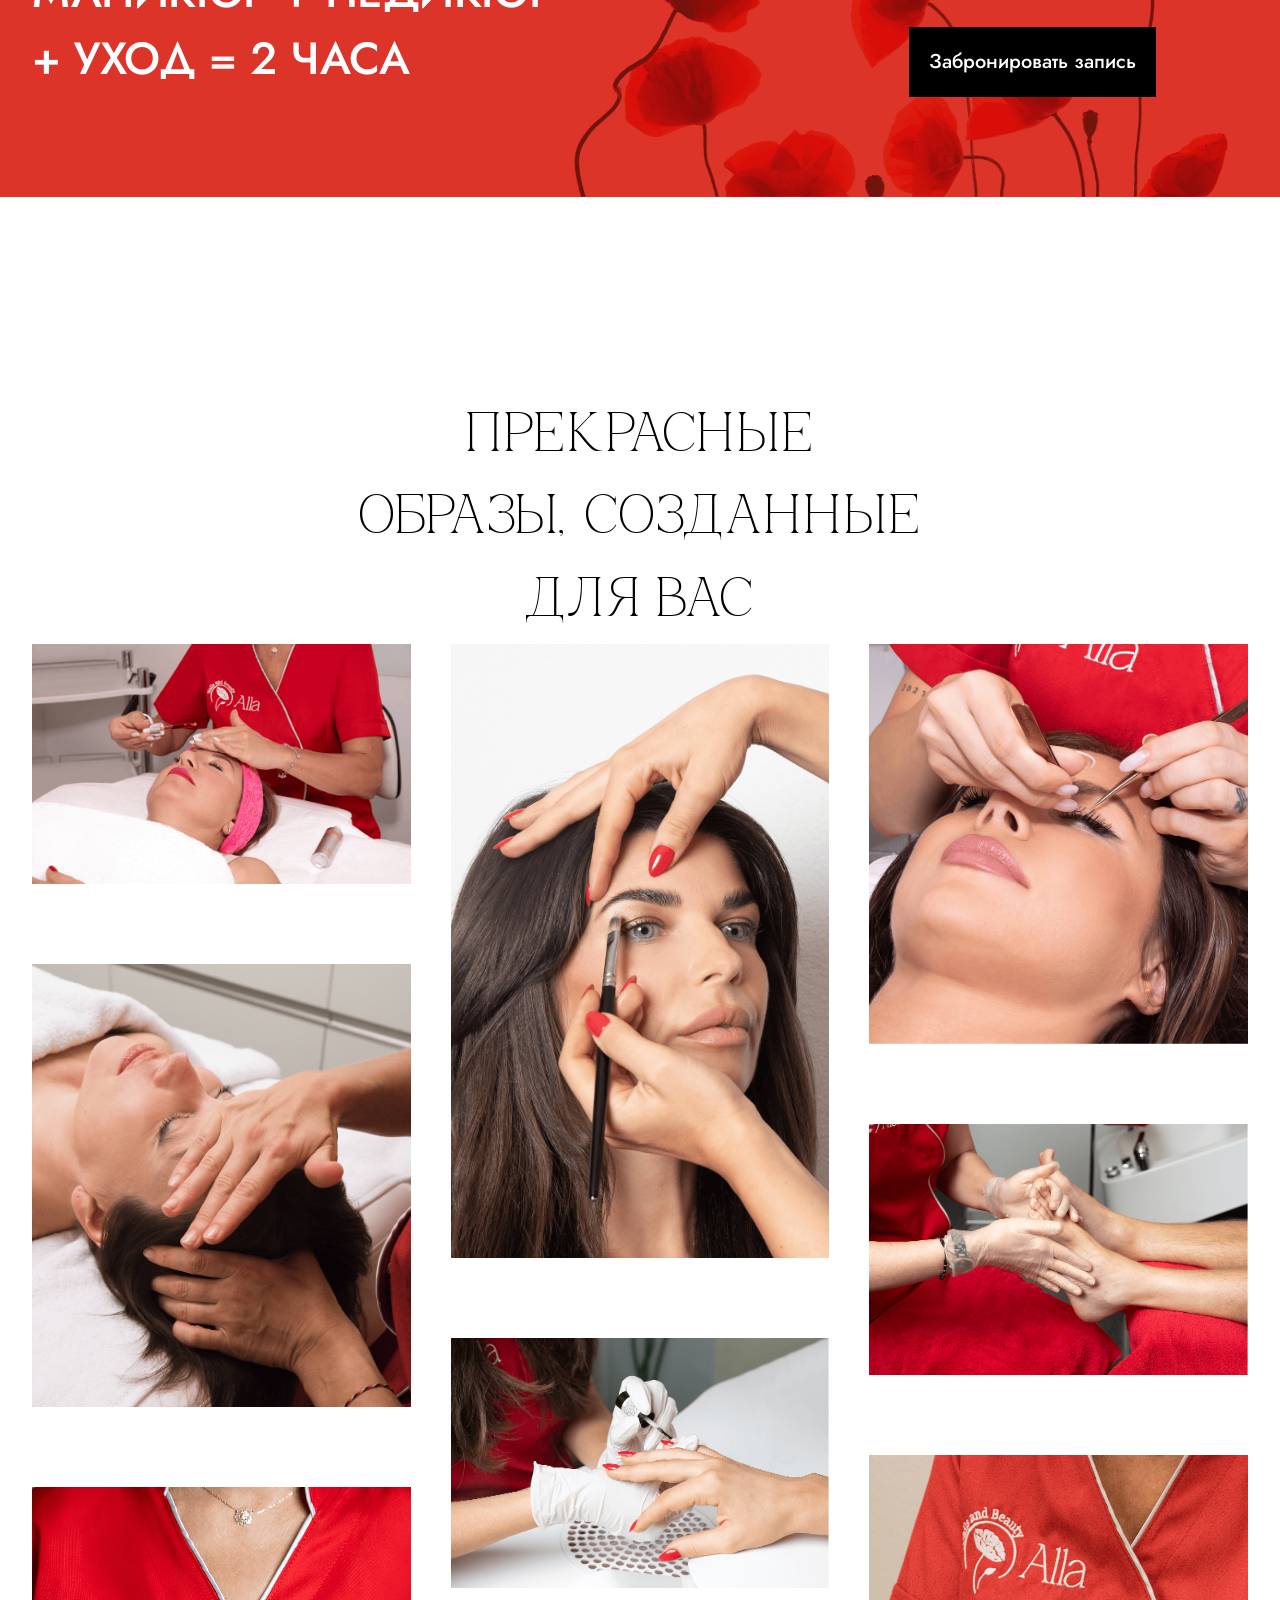
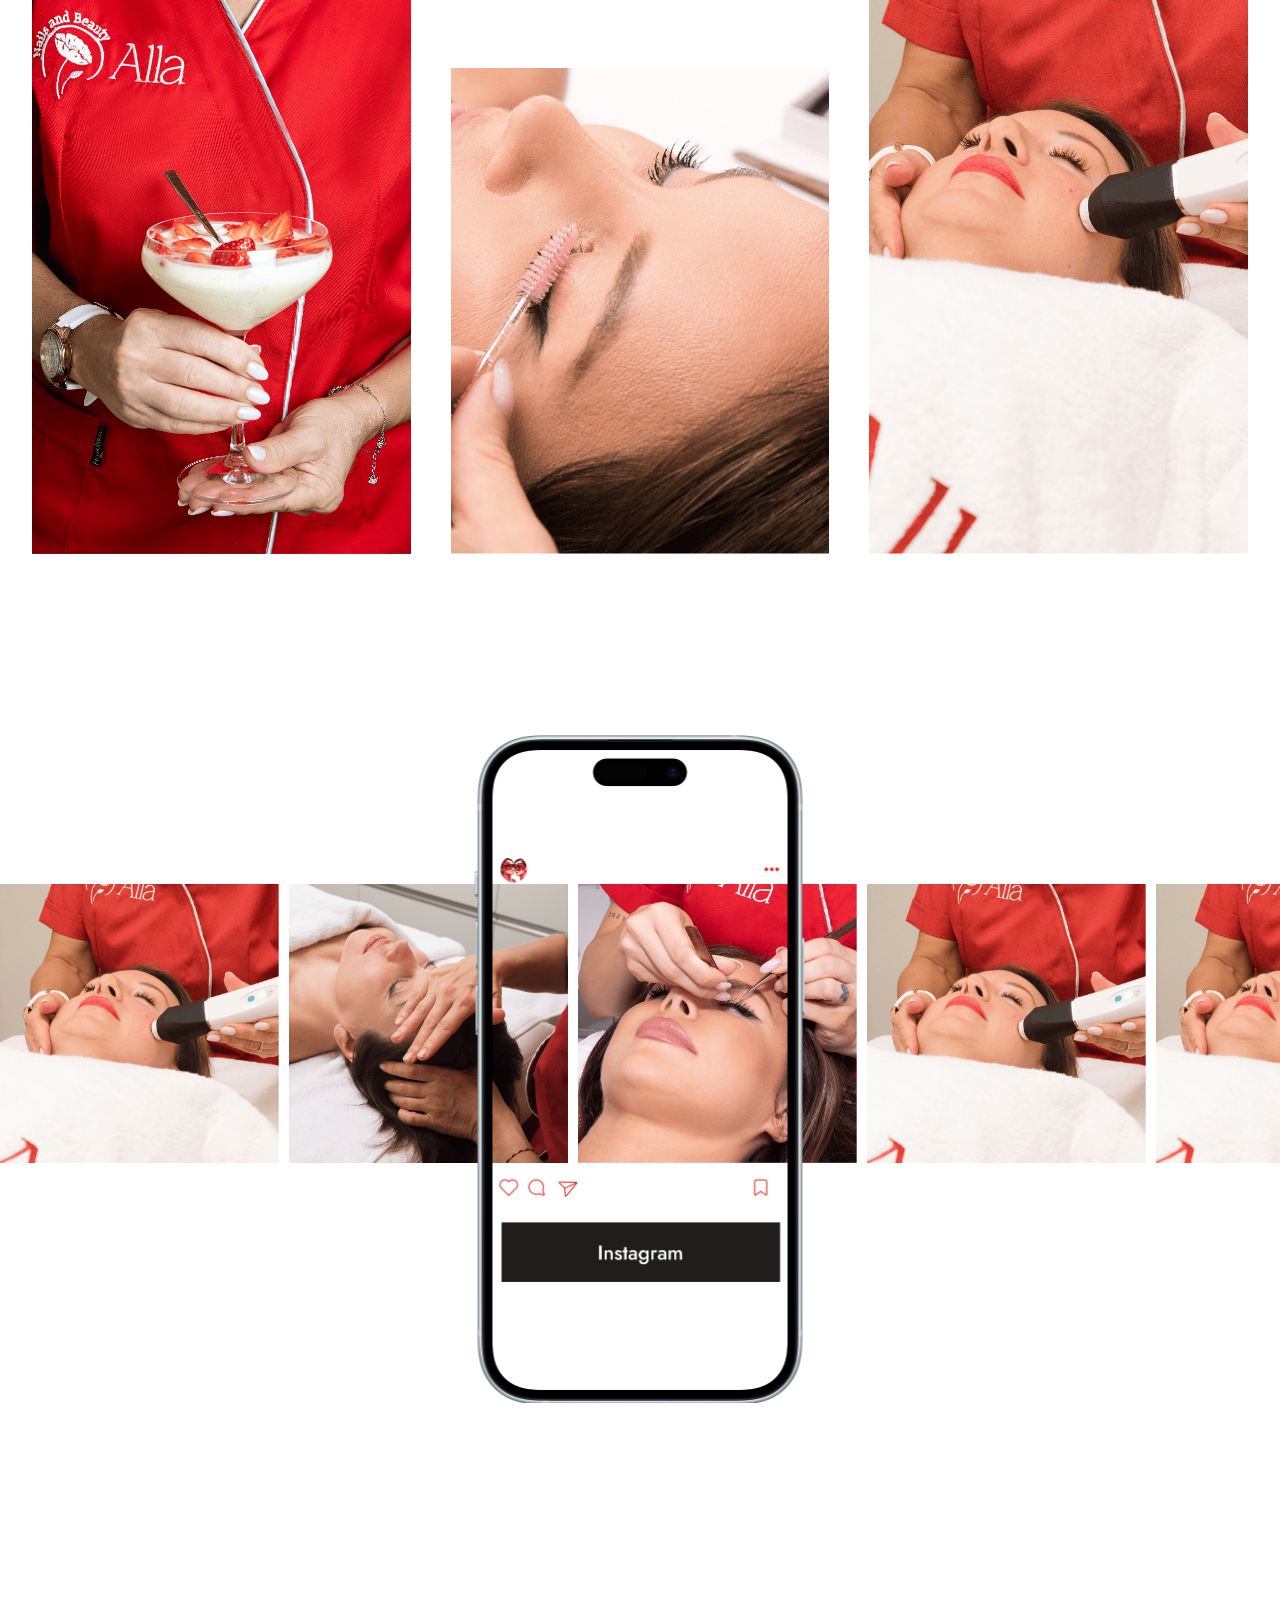
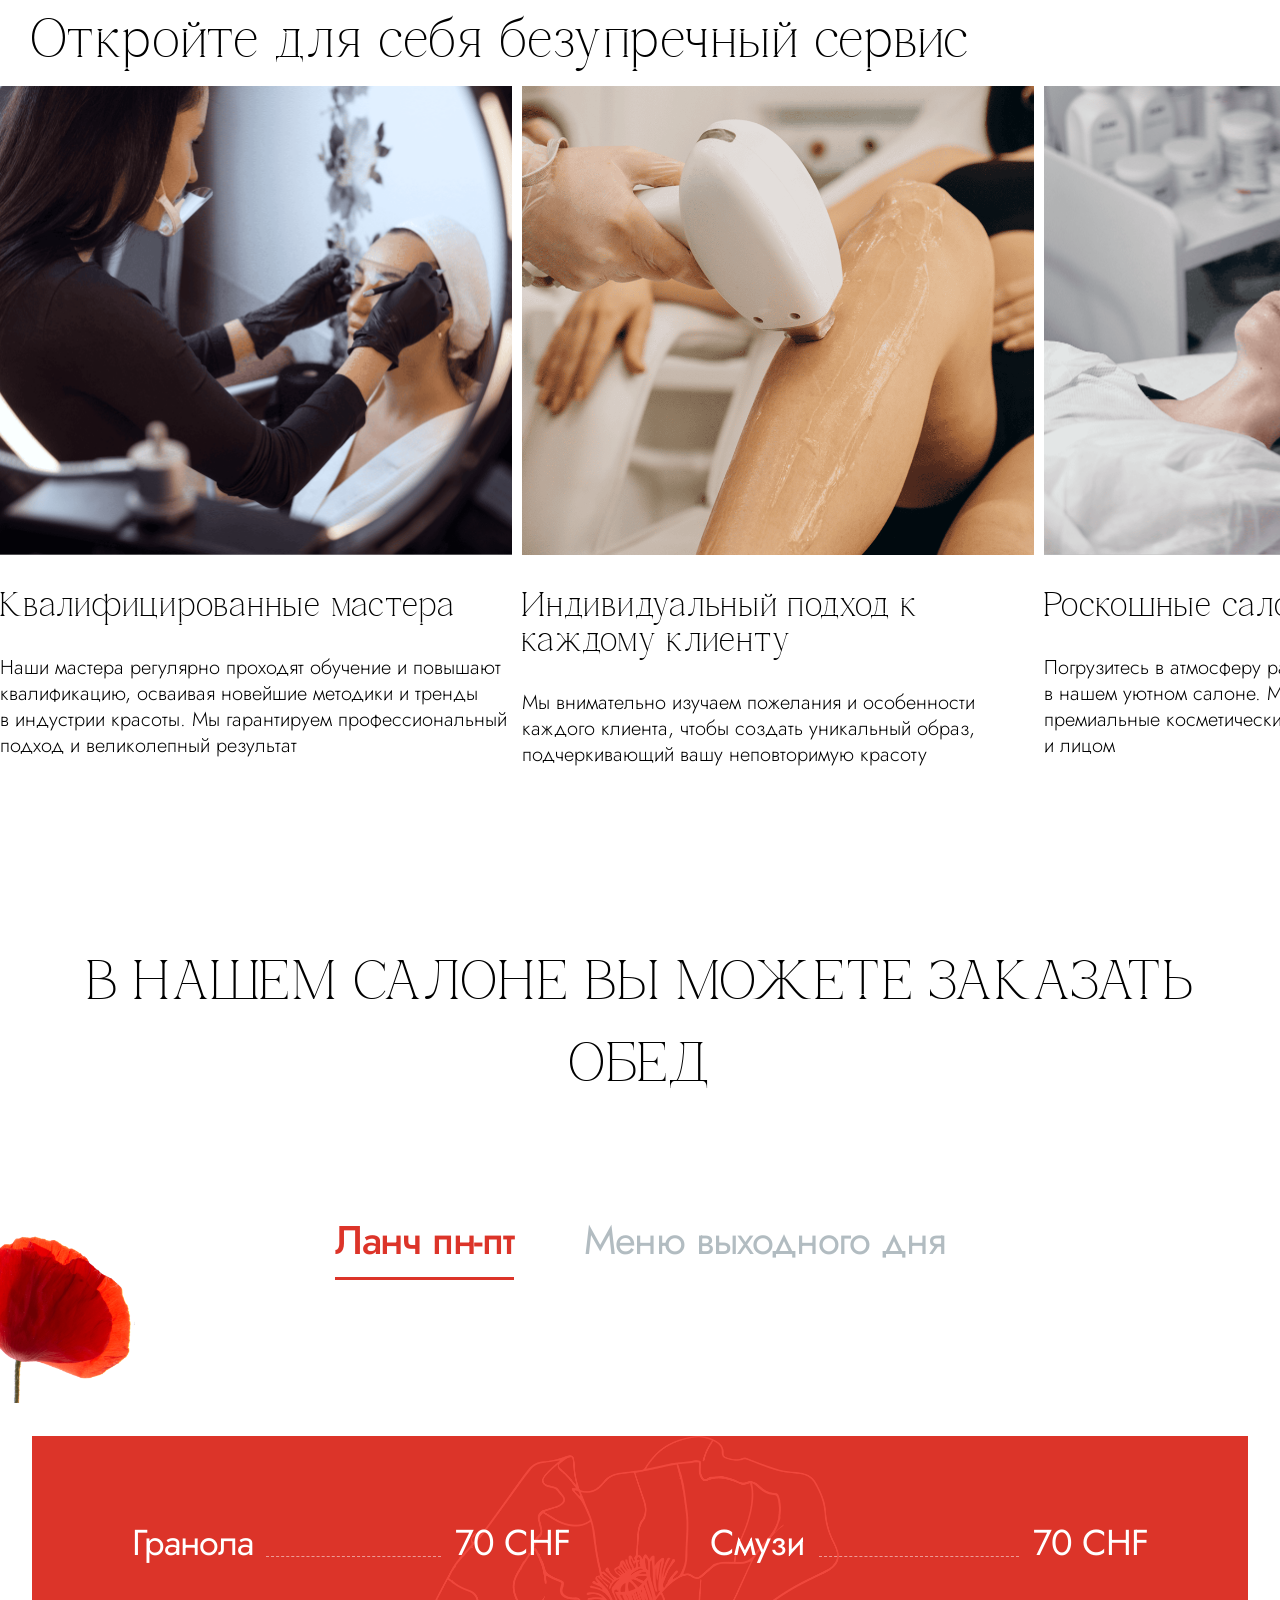
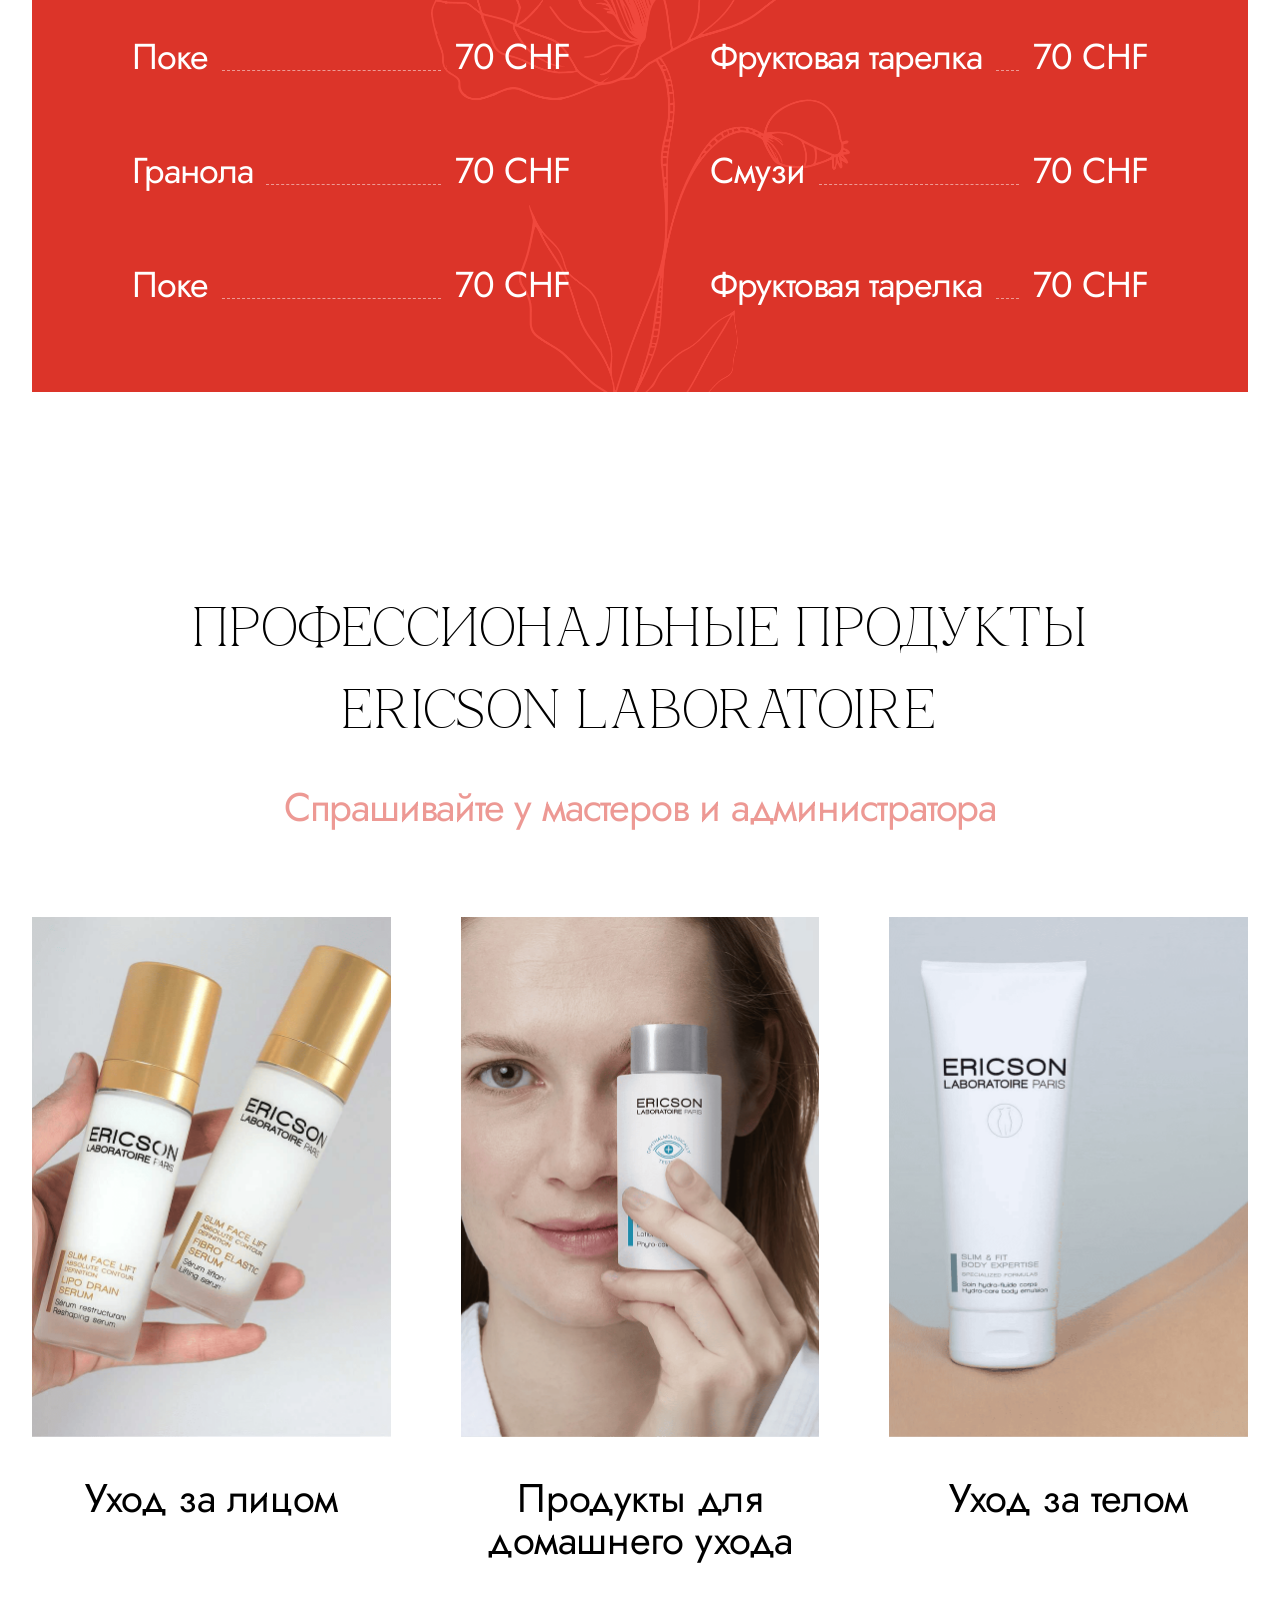
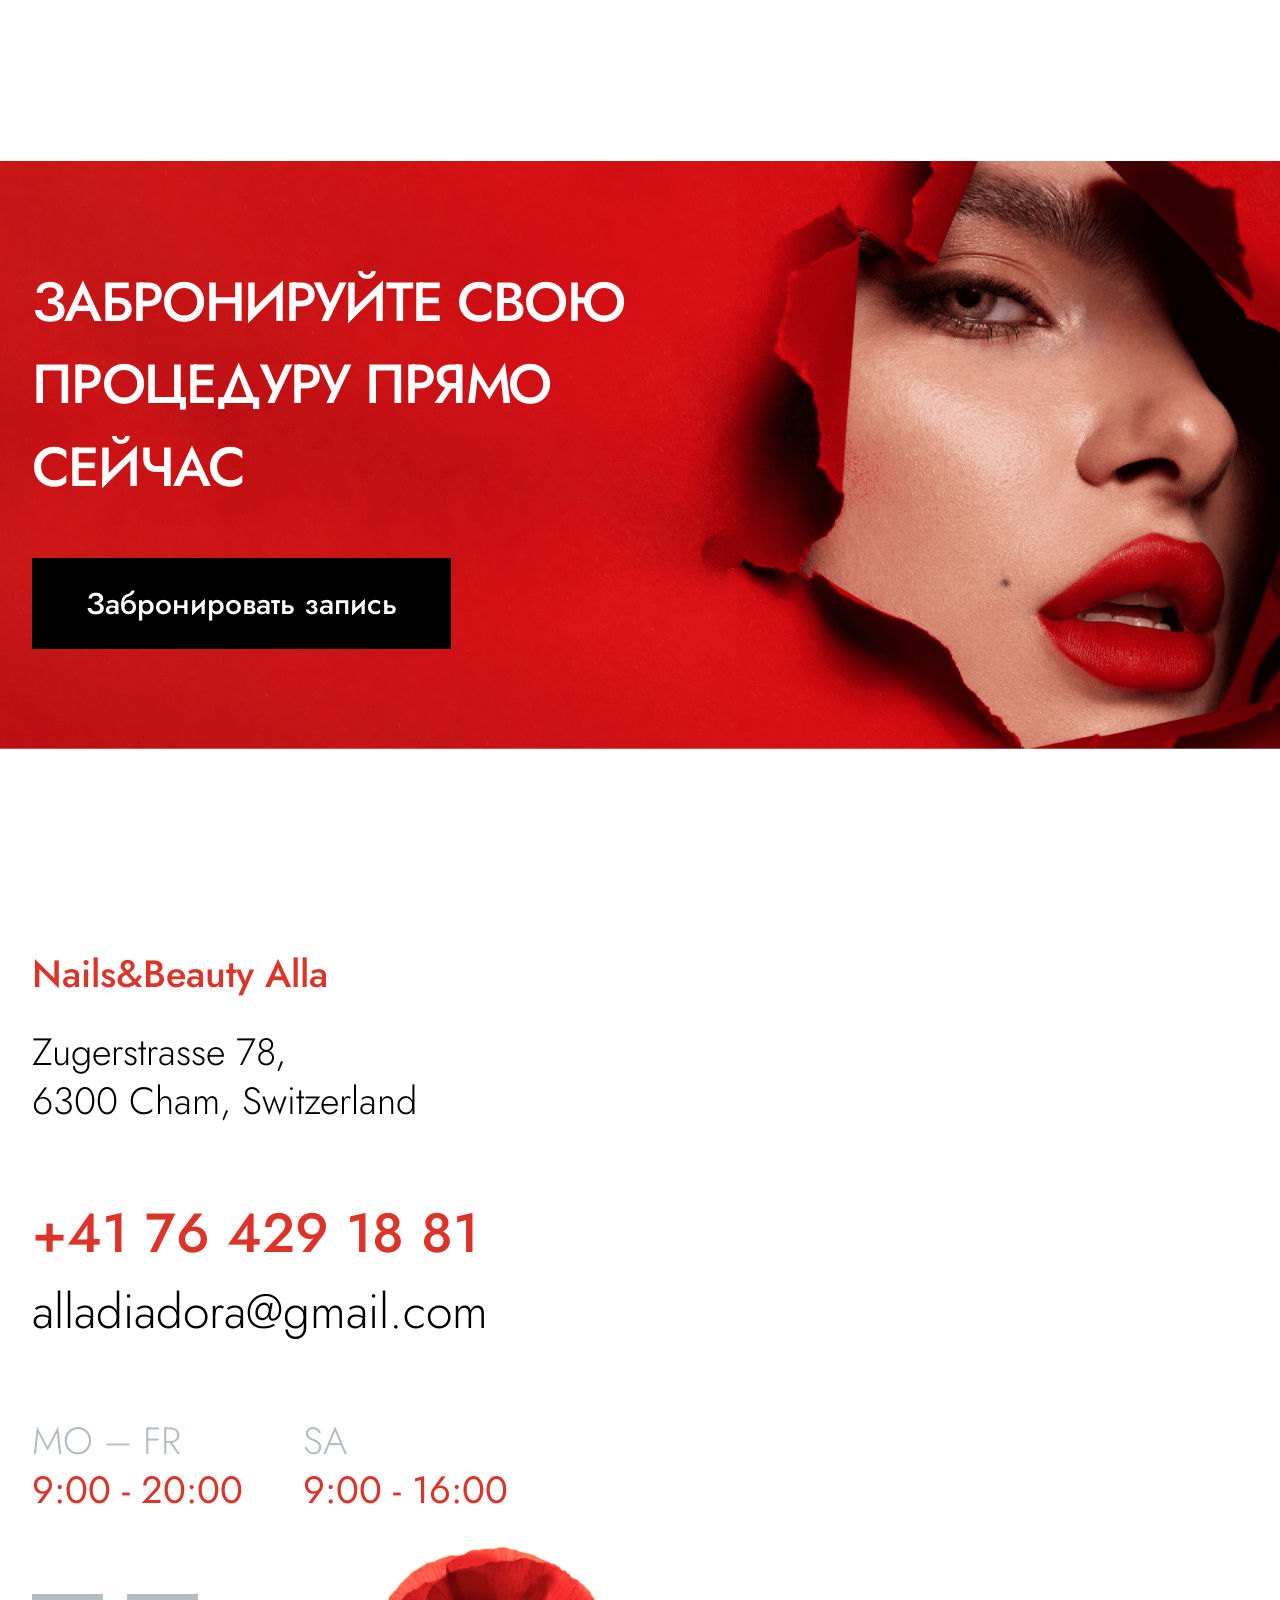
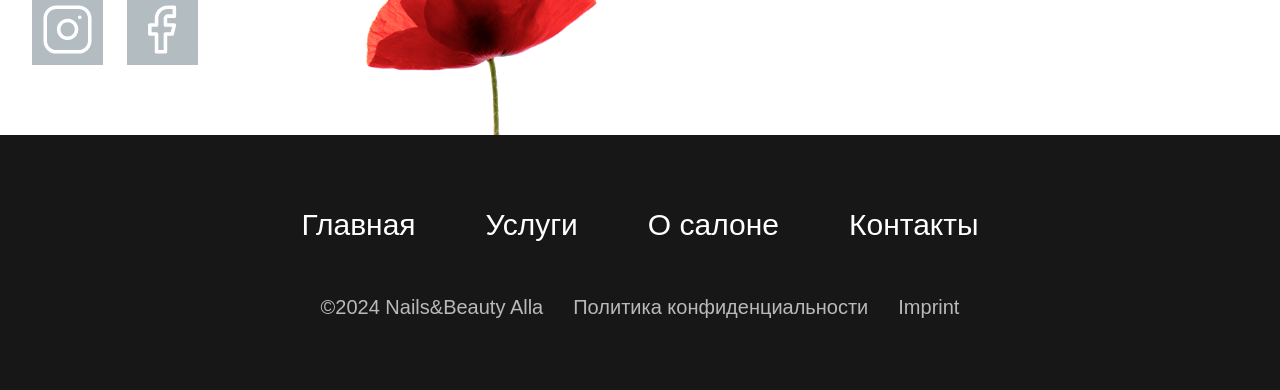
==== commit 82bfe471: "80% media" ====
--- a/index.html
+++ b/index.html
@@ -15,8 +15,11 @@
                 <div class="header_left">
                     <div class="header_ul">
                         <a href="/" class="header_li">Главная</a>
-                        <a href="/" class="header_li">
+                        <a data="header_menu" href="" class="header_li">
                             Услуги
+                            <svg width="12" height="7" viewBox="0 0 12 7" fill="none" xmlns="http://www.w3.org/2000/svg">
+                                <path d="M0.248163 0.235171C0.40711 0.084599 0.62266 1.23978e-05 0.847411 1.23978e-05C1.07216 1.23978e-05 1.28771 0.084599 1.44666 0.235171L5.64224 4.2109L9.83782 0.235171C9.99767 0.0888662 10.2118 0.00791073 10.434 0.00974083C10.6562 0.0115709 10.8688 0.0960398 11.026 0.244956C11.1831 0.393871 11.2723 0.595318 11.2742 0.805909C11.2761 1.0165 11.1907 1.21938 11.0363 1.37086L6.24148 5.91444C6.08254 6.06501 5.86699 6.1496 5.64224 6.1496C5.41749 6.1496 5.20194 6.06501 5.04299 5.91444L0.248163 1.37086C0.0892645 1.22025 0 1.01599 0 0.803018C0 0.590044 0.0892645 0.385789 0.248163 0.235171Z" fill="#DC3429" />
+                            </svg>
                             <div class="header_li_pog">
                                 <a href="/" class="header_li_pog_menu">Маникюр</a>
                                 <a href="/" class="header_li_pog_menu">Педикюр</a>
@@ -45,6 +48,69 @@
                     <div class="header_but">Забронировать запись</div>
                 </div>
             </div>
+
+            <div class="header_mob">
+                <div class="header_mob_top">
+                    <div class="header_mob_top_img"><img src="/assets/img/mainpage/Group27.png" alt="logo"></div>
+
+                    <div class="header_mob_top_leng">
+                        <div class="header_leng">
+                            <span>
+                                <svg width="11" height="7" viewBox="0 0 11 7" fill="none" xmlns="http://www.w3.org/2000/svg">
+                                    <path d="M0.225603 0.235111C0.3701 0.0845385 0.566054 -4.86374e-05 0.770373 -4.86374e-05C0.974692 -4.86374e-05 1.17065 0.0845385 1.31514 0.235111L5.12931 4.21084L8.94347 0.235111C9.08879 0.0888057 9.28343 0.00785017 9.48547 0.00968027C9.6875 0.0115104 9.88076 0.0959792 10.0236 0.244895C10.1665 0.39381 10.2475 0.595257 10.2493 0.805848C10.251 1.01644 10.1734 1.21932 10.033 1.3708L5.67408 5.91438C5.52958 6.06495 5.33362 6.14954 5.12931 6.14954C4.92499 6.14954 4.72903 6.06495 4.58454 5.91438L0.225603 1.3708C0.0811495 1.22019 0 1.01593 0 0.802957C0 0.589983 0.0811495 0.385729 0.225603 0.235111Z" fill="#B2BCC1" />
+                                </svg>
+                            </span>
+                            <div class="header_item">ru</div>
+                            <div class="header_item">en</div>
+                            <div class="header_item">pl</div>
+                        </div>
+                    </div>
+
+                    <div class="header_mob_top_burger">
+                        <span></span><span></span><span></span>
+                    </div>
+                </div>
+
+                <div class="header_mob_back">
+                    <div class="header_mob_menu">
+                        <a href="/" class="header_mob_menu_li">Главная</a>
+                        <div class="header_mob_menu_li header_mob_menu_li_main">
+                            <p>Услуги
+                            <svg width="11" height="6" viewBox="0 0 11 6" fill="none" xmlns="http://www.w3.org/2000/svg">
+                                <path d="M0.242127 0.229439C0.397208 0.0825295 0.607514 0 0.826798 0C1.04608 0 1.25639 0.0825295 1.41147 0.229439L5.50499 4.10846L9.59852 0.229439C9.75449 0.0866928 9.96338 0.00770664 10.1802 0.00949192C10.397 0.0112772 10.6045 0.0936918 10.7578 0.238985C10.9111 0.384278 10.9981 0.580825 11 0.786294C11.0019 0.991762 10.9185 1.18971 10.7679 1.33751L6.08966 5.77056C5.93458 5.91747 5.72428 6 5.50499 6C5.28571 6 5.0754 5.91747 4.92032 5.77056L0.242127 1.33751C0.0870932 1.19055 0 0.991266 0 0.783473C0 0.57568 0.0870932 0.376393 0.242127 0.229439Z" fill="white" />
+                            </svg>
+                            </p>
+
+                            <div class="header_mob_menu_li_pog">
+                                <a href="/" class="header_mob_menu_li_pog_item">Маникюр</a>
+                                <a href="/" class="header_mob_menu_li_pog_item">Педикюр</a>
+                                <a href="/" class="header_mob_menu_li_pog_item">Депиляция</a>
+                                <a href="/" class="header_mob_menu_li_pog_item">Косметология</a>
+                            </div>
+
+                        </div>
+                        <a href="/" class="header_mob_menu_li">О салоне</a>
+                        <a href="/" class="header_mob_menu_li">Контакты</a>
+                    </div>
+
+                    <a href="tel:+41764291881" class="header_mob_tel">+41 76 429 18 81</a>
+
+                    <a href="/" class="header_mob_bron">Забронировать запись</a>
+
+                    <div class="header_mob_soc">
+                        <a href="" class="header_mob_soc_item">
+                            <svg width="50" height="50" viewBox="0 0 50 50" fill="none" xmlns="http://www.w3.org/2000/svg">
+                                <path fill-rule="evenodd" clip-rule="evenodd" d="M50 0H0V50H50V0ZM10.4193 17.1635C10.4193 13.4386 13.4389 10.419 17.1638 10.419H32.8471C36.572 10.419 39.5916 13.4386 39.5916 17.1635V32.8469C39.5916 36.5717 36.572 39.5913 32.8471 39.5913H17.1638C13.4389 39.5913 10.4193 36.5717 10.4193 32.8469V17.1635ZM17.1638 8.22461C12.227 8.22461 8.22489 12.2267 8.22489 17.1635V32.8469C8.22489 37.7837 12.227 41.7858 17.1638 41.7858H32.8471C37.784 41.7858 41.786 37.7837 41.786 32.8469V17.1635C41.786 12.2267 37.784 8.22461 32.8471 8.22461H17.1638ZM25.8325 19.8181C24.7555 19.6584 23.6556 19.8424 22.6892 20.3438C21.7229 20.8452 20.9392 21.6386 20.4497 22.6111C19.9602 23.5836 19.7899 24.6857 19.9628 25.7606C20.1358 26.8355 20.6433 27.8285 21.4131 28.5983C22.183 29.3682 23.176 29.8757 24.2509 30.0486C25.3258 30.2216 26.4279 30.0512 27.4004 29.5617C28.3728 29.0723 29.1662 28.2886 29.6677 27.3222C30.1691 26.3558 30.3531 25.2559 30.1934 24.179C30.0305 23.0805 29.5186 22.0634 28.7333 21.2782C27.948 20.4929 26.931 19.981 25.8325 19.8181ZM21.6786 18.396C23.0546 17.6819 24.6208 17.42 26.1544 17.6474C27.7186 17.8794 29.1668 18.6083 30.285 19.7265C31.4032 20.8447 32.1321 22.2928 32.364 23.8571C32.5915 25.3906 32.3295 26.9568 31.6155 28.3329C30.9015 29.709 29.7717 30.8249 28.3869 31.5219C27.0022 32.2189 25.4329 32.4615 23.9023 32.2152C22.3716 31.9689 20.9577 31.2462 19.8614 30.15C18.7652 29.0538 18.0426 27.6398 17.7963 26.1092C17.55 24.5786 17.7926 23.0093 18.4896 21.6245C19.1866 20.2397 20.3025 19.11 21.6786 18.396ZM33.6313 15.2827C33.0253 15.2827 32.5341 15.7739 32.5341 16.3799C32.5341 16.9859 33.0253 17.4771 33.6313 17.4771H33.6452C34.2511 17.4771 34.7424 16.9859 34.7424 16.3799C34.7424 15.7739 34.2511 15.2827 33.6452 15.2827H33.6313Z" fill="white" />
+                            </svg>
+                        </a>
+                        <a href="" class="header_mob_soc_item">
+                            <svg width="50" height="50" viewBox="0 0 50 50" fill="none" xmlns="http://www.w3.org/2000/svg">
+                                <path fill-rule="evenodd" clip-rule="evenodd" d="M50 0H0V50H50V0ZM28.6483 8.22461C26.2775 8.22461 24.0039 9.16639 22.3275 10.8428C20.6512 12.5191 19.7094 14.7928 19.7094 17.1635V20.7713H16.1016C15.4956 20.7713 15.0044 21.2625 15.0044 21.8685V28.1419C15.0044 28.7478 15.4956 29.2391 16.1016 29.2391H19.7094V40.6885C19.7094 41.2945 20.2006 41.7858 20.8066 41.7858H27.0799C27.6859 41.7858 28.1772 41.2945 28.1772 40.6885V29.2391H31.7849C32.2884 29.2391 32.7273 28.8964 32.8494 28.408L34.4177 22.1346C34.4997 21.8068 34.426 21.4596 34.2181 21.1933C34.0102 20.927 33.6912 20.7713 33.3533 20.7713H28.1772V17.1635C28.1772 17.0386 28.2268 16.9187 28.3151 16.8304C28.4035 16.742 28.5233 16.6924 28.6483 16.6924H33.3533C33.9593 16.6924 34.4505 16.2011 34.4505 15.5952V9.32183C34.4505 8.71585 33.9593 8.22461 33.3533 8.22461H28.6483ZM23.8792 12.3945C25.1441 11.1296 26.8595 10.419 28.6483 10.419H32.2561V14.498H28.6483C27.9413 14.498 27.2633 14.7788 26.7634 15.2787C26.2636 15.7786 25.9827 16.4566 25.9827 17.1635V21.8685C25.9827 22.4745 26.474 22.9657 27.0799 22.9657H31.948L30.9283 27.0446H27.0799C26.474 27.0446 25.9827 27.5359 25.9827 28.1419V39.5913H21.9038V28.1419C21.9038 27.5359 21.4126 27.0446 20.8066 27.0446H17.1988V22.9657H20.8066C21.4126 22.9657 21.9038 22.4745 21.9038 21.8685V17.1635C21.9038 15.3748 22.6144 13.6593 23.8792 12.3945Z" fill="white" />
+                            </svg>
+                        </a>
+                    </div>
+                </div>
+            </div>
         </div>
     </header>
 
@@ -54,6 +120,8 @@
                 Бывают моменты,<br> когда просто нужно<br> время для себя
             </h1>
         </div>
+        <div class="mains_but">Забронировать запись</div>
+
     </section>
 
     <section class="two">
--- a/style.css
+++ b/style.css
@@ -77,6 +77,30 @@
 .container {
   margin: 0 auto;
   width: 1920px;
+  height: 100%;
+}
+
+/* WebKit */
+::-webkit-scrollbar {
+  width: 12px;
+}
+
+::-webkit-scrollbar-track {
+  background: #f1f1f1; /* светлый фон дорожки */
+}
+
+::-webkit-scrollbar-thumb {
+  background: #dc3429; /* красный ползунок */
+}
+
+::-webkit-scrollbar-thumb:hover {
+  background: #b82a21; /* темнее при наведении */
+}
+
+/* Firefox */
+html {
+  scrollbar-width: thin;
+  scrollbar-color: #dc3429 #f1f1f1;
 }
 
 .header {
@@ -88,6 +112,7 @@
   -webkit-box-pack: justify;
       -ms-flex-pack: justify;
           justify-content: space-between;
+  justify-items: center;
   gap: 20px;
   -webkit-box-align: center;
       -ms-flex-align: center;
@@ -160,6 +185,9 @@
   padding: 22px 32px;
   cursor: pointer;
 }
+.header_mob {
+  display: none;
+}
 
 .mains {
   background-image: url(/assets/img/mainpage/image1.png);
@@ -177,6 +205,9 @@
   letter-spacing: 0.05em;
   color: #211d1d;
 }
+.mains_but {
+  display: none;
+}
 
 .two {
   margin-top: 130px;
@@ -267,7 +298,7 @@
   margin-top: 275px;
 }
 .service_main {
-  font-family: var(--font-family);
+  font-family: var(--second-family);
   font-weight: 400;
   font-size: 75px;
   letter-spacing: 0.05em;
@@ -345,7 +376,7 @@
   margin-top: 230px;
 }
 .special_title {
-  font-family: var(--font-family);
+  font-family: var(--second-family);
   font-weight: 400;
   font-size: 75px;
   letter-spacing: 0.05em;
@@ -434,7 +465,7 @@
   margin-top: 270px;
 }
 .photos_title {
-  font-family: var(--font-family);
+  font-family: var(--second-family);
   font-weight: 400;
   font-size: 75px;
   letter-spacing: 0.05em;
@@ -1009,6 +1040,60 @@
   color: #fff;
 }
 
+.hero2 {
+  margin-top: 20px;
+  background: #dc3429;
+  background-image: url(/assets/img/mainpage/hapkasup.png);
+  padding: 40px 0 150px 0;
+  background-size: cover;
+  background-position: 60%;
+  background-repeat: no-repeat;
+}
+.hero2 .bred {
+  font-family: var(--font-family);
+  font-weight: 300;
+  font-size: 24px;
+  color: #fff;
+  display: -webkit-box;
+  display: -ms-flexbox;
+  display: flex;
+  gap: 10px;
+}
+.hero2 .bred_item::after {
+  content: " /";
+}
+.hero2 .bred_item:last-child::after {
+  content: "";
+}
+.hero2_title {
+  margin-top: 62px;
+  font-family: var(--second-family);
+  font-weight: 400;
+  font-size: 75px;
+  line-height: 115%;
+  letter-spacing: 0.05em;
+  color: #fff;
+}
+.hero2_descr {
+  width: 40%;
+  margin-left: 60%;
+  font-family: var(--font-family);
+  font-weight: 400;
+  font-size: 26px;
+  line-height: 130%;
+  color: #fff;
+}
+
+.photo {
+  height: 787px;
+}
+.photo img {
+  width: 100%;
+  height: 100%;
+  -o-object-fit: cover;
+     object-fit: cover;
+}
+
 .list {
   margin-top: 150px;
   position: relative;
@@ -1142,14 +1227,1379 @@
   left: 0;
 }
 
+.philo {
+  position: relative;
+}
+.philo_wrapper {
+  display: grid;
+  grid-template-columns: 6fr 5fr;
+  gap: 160px;
+  -webkit-box-pack: center;
+      -ms-flex-pack: center;
+          justify-content: center;
+  padding: 175px 115px 0 115px;
+}
+.philo_info {
+  display: -webkit-box;
+  display: -ms-flexbox;
+  display: flex;
+  -webkit-box-orient: vertical;
+  -webkit-box-direction: normal;
+      -ms-flex-direction: column;
+          flex-direction: column;
+  -webkit-box-pack: center;
+      -ms-flex-pack: center;
+          justify-content: center;
+}
+.philo_title {
+  font-family: var(--font-family);
+  font-weight: 400;
+  font-size: 24px;
+  letter-spacing: -0.03em;
+  color: #000;
+}
+.philo_suptitle {
+  margin-top: 50px;
+  font-family: var(--second-family);
+  font-weight: 400;
+  font-size: 40px;
+  letter-spacing: 0.05em;
+  color: #dc3429;
+}
+.philo_descr {
+  margin-top: 5px;
+  font-family: var(--font-family);
+  font-weight: 300;
+  font-size: 20px;
+  letter-spacing: -0.03em;
+  color: #7c7c7c;
+}
+.philo_photo {
+  height: 723px;
+}
+.philo_photo img {
+  width: 100%;
+  height: 100%;
+  -o-object-fit: cover;
+     object-fit: cover;
+}
+.philo .mac11 {
+  width: 314px;
+  height: 307px;
+  position: absolute;
+  top: 0;
+  right: 0;
+}
+
+.brand {
+  margin-top: 200px;
+}
+.brand_title {
+  font-family: var(--second-family);
+  font-weight: 400;
+  font-size: 75px;
+  letter-spacing: 0.05em;
+  text-align: center;
+  color: #000;
+}
+.brand_wrapper {
+  margin-top: 60px;
+  display: grid;
+  grid-template-columns: repeat(5, 1fr);
+  gap: 0;
+}
+.brand_item {
+  height: 272px;
+}
+.brand_item img {
+  width: 100%;
+  height: 100%;
+  -o-object-fit: contain;
+     object-fit: contain;
+}
+
+.masters {
+  padding-top: 200px;
+  position: relative;
+}
+.masters_title {
+  font-family: var(--second-family);
+  font-weight: 400;
+  font-size: 75px;
+  letter-spacing: 0.05em;
+  text-transform: uppercase;
+  text-align: center;
+  color: #000;
+}
+.masters_wrapper {
+  margin-top: 80px;
+}
+.masters_photo {
+  height: 600px;
+}
+.masters_photo img {
+  width: 100%;
+  height: 100%;
+  -o-object-fit: cover;
+     object-fit: cover;
+}
+.masters_name {
+  margin-top: 40px;
+  font-family: var(--second-family);
+  font-weight: 400;
+  font-size: 45px;
+  letter-spacing: 0.05em;
+  text-align: center;
+  color: #dc3429;
+}
+.masters_descr {
+  margin-top: 15px;
+  font-family: var(--third-family);
+  font-weight: 300;
+  font-size: 20px;
+  letter-spacing: -0.03em;
+  text-align: center;
+  color: #7c7c7c;
+}
+.masters_btn {
+  margin-top: 50px;
+  display: -webkit-box;
+  display: -ms-flexbox;
+  display: flex;
+  -webkit-box-pack: center;
+      -ms-flex-pack: center;
+          justify-content: center;
+}
+.masters_btn_arr {
+  padding: 10px;
+}
+.masters_btn_arr svg path {
+  stroke: #B2BCC1;
+}
+.masters_btn_arr_active svg path {
+  stroke: #dc3429;
+}
+.masters .mac12 {
+  width: 22%;
+  position: absolute;
+  top: 0;
+  left: 0;
+  z-index: -1;
+}
+.masters_slider {
+  overflow: hidden;
+  width: 100%;
+}
+.masters_wrapper {
+  display: -webkit-box;
+  display: -ms-flexbox;
+  display: flex;
+  -webkit-transition: -webkit-transform 0.3s ease;
+  transition: -webkit-transform 0.3s ease;
+  transition: transform 0.3s ease;
+  transition: transform 0.3s ease, -webkit-transform 0.3s ease;
+  margin-top: 80px;
+}
+.masters_item {
+  -webkit-box-flex: 0;
+      -ms-flex: 0 0 33.3333333333%;
+          flex: 0 0 33.3333333333%;
+  padding: 0 20px;
+  -webkit-box-sizing: border-box;
+          box-sizing: border-box;
+}
+@media (max-width: 768px) {
+  .masters_item {
+    -webkit-box-flex: 0;
+        -ms-flex: 0 0 100%;
+            flex: 0 0 100%;
+  }
+}
+.masters_btn_arr {
+  -webkit-user-select: none;
+     -moz-user-select: none;
+      -ms-user-select: none;
+          user-select: none;
+  cursor: pointer;
+  -webkit-transition: opacity 0.2s;
+  transition: opacity 0.2s;
+}
+.masters_btn_arr.disabled {
+  -webkit-user-select: none;
+     -moz-user-select: none;
+      -ms-user-select: none;
+          user-select: none;
+  opacity: 0.4;
+  pointer-events: none;
+}
+
+.sure {
+  margin-top: 175px;
+}
+.sure_title {
+  font-family: var(--second-family);
+  font-weight: 400;
+  font-size: 75px;
+  letter-spacing: 0.05em;
+  text-transform: uppercase;
+  text-align: center;
+  color: #000;
+}
+.sure_btn {
+  margin-top: 80px;
+  display: -webkit-box;
+  display: -ms-flexbox;
+  display: flex;
+  -webkit-box-pack: center;
+      -ms-flex-pack: center;
+          justify-content: center;
+  gap: 70px;
+}
+.sure_btn_item {
+  font-family: var(--font-family);
+  font-weight: 400;
+  font-size: 40px;
+  letter-spacing: -0.03em;
+  text-align: center;
+  color: #b2bcc1;
+  cursor: pointer;
+}
+.sure_btn_item_active {
+  font-weight: 500;
+  color: #dc3429;
+  border-bottom: 3.61px solid #dc3429;
+  padding: 0px 0px 7px;
+}
+.sure_wrapper {
+  margin-top: 60px;
+}
+.sure_item {
+  display: none;
+  grid-template-columns: repeat(4, 1fr);
+  gap: 40px;
+}
+.sure_item_active {
+  display: grid;
+}
+.sure_item_photo {
+  border: 1px solid #dae4e9;
+  border-radius: 12px;
+  height: 460px;
+  overflow: hidden;
+  -webkit-box-shadow: 5px 4px 14px 0 rgba(218, 228, 233, 0.1), 20px 17px 26px 0 rgba(218, 228, 233, 0.09), 44px 39px 35px 0 rgba(218, 228, 233, 0.05), 78px 70px 42px 0 rgba(218, 228, 233, 0.01), 122px 109px 46px 0 rgba(218, 228, 233, 0);
+          box-shadow: 5px 4px 14px 0 rgba(218, 228, 233, 0.1), 20px 17px 26px 0 rgba(218, 228, 233, 0.09), 44px 39px 35px 0 rgba(218, 228, 233, 0.05), 78px 70px 42px 0 rgba(218, 228, 233, 0.01), 122px 109px 46px 0 rgba(218, 228, 233, 0);
+}
+.sure_item_photo img {
+  width: 100%;
+  height: 100%;
+  -o-object-fit: cover;
+     object-fit: cover;
+}
+
+.item {
+  padding: 40px 0 130px 0;
+}
+.item .bred {
+  font-family: var(--font-family);
+  font-weight: 300;
+  font-size: 24px;
+  color: #b2bcc1;
+  display: -webkit-box;
+  display: -ms-flexbox;
+  display: flex;
+  gap: 10px;
+}
+.item .bred_item::after {
+  content: " /";
+}
+.item .bred_item:last-child::after {
+  content: "";
+}
+.item_title {
+  margin-top: 130px;
+  font-family: var(--second-family);
+  font-weight: 400;
+  font-size: 75px;
+  line-height: 115%;
+  letter-spacing: 0.05em;
+  color: #211d1d;
+  width: 60%;
+}
+.item_wrapper {
+  margin-top: 60px;
+  display: -webkit-box;
+  display: -ms-flexbox;
+  display: flex;
+  -webkit-box-pack: start;
+      -ms-flex-pack: start;
+          justify-content: flex-start;
+  gap: 40px;
+  width: 60%;
+}
+.item_block {
+  display: -webkit-box;
+  display: -ms-flexbox;
+  display: flex;
+  -webkit-box-pack: start;
+      -ms-flex-pack: start;
+          justify-content: flex-start;
+  gap: 15px;
+  -webkit-box-align: center;
+      -ms-flex-align: center;
+          align-items: center;
+}
+.item_lips {
+  min-width: 60px;
+  height: 48px;
+}
+.item_descr {
+  font-family: var(--font-family);
+  font-weight: 400;
+  font-size: 26px;
+  line-height: 110%;
+  letter-spacing: -0.03em;
+  color: #000;
+}
+.item_btn {
+  margin-top: 80px;
+  background: #dc3429;
+  display: inline-block;
+  padding: 23px 50px;
+  font-family: var(--font-family);
+  font-weight: 500;
+  font-size: 30px;
+  color: #fff;
+}
+
+.prev {
+  margin-top: 170px;
+}
+.prev_block {
+  display: grid;
+  grid-template-columns: 1fr 1fr;
+  -webkit-box-pack: center;
+      -ms-flex-pack: center;
+          justify-content: center;
+  -webkit-box-align: center;
+      -ms-flex-align: center;
+          align-items: center;
+  gap: 100px;
+}
+.prev_block:last-child {
+  margin-top: -100px;
+}
+.prev_block:last-child .prev_text {
+  margin-top: 100px;
+}
+.prev_photo {
+  height: 1010px;
+  width: 660px;
+}
+.prev_photo img {
+  width: 100%;
+  height: 100%;
+  -o-object-fit: cover;
+     object-fit: cover;
+}
+.prev_text {
+  font-family: var(--font-family);
+  font-weight: 400;
+  font-size: 26px;
+  line-height: 130%;
+  color: #000;
+}
+
+.shop {
+  padding-top: 200px;
+  position: relative;
+}
+.shop .mac14 {
+  width: 459px;
+  height: 412px;
+  position: absolute;
+  top: -200px;
+  left: 0;
+}
+.shop_title {
+  font-family: var(--second-family);
+  font-weight: 400;
+  font-size: 75px;
+  letter-spacing: 0.05em;
+  text-transform: uppercase;
+  text-align: center;
+  color: #000;
+}
+.shop_wrapper {
+  margin-top: 70px;
+  background: #f0faff;
+  padding: 60px 87px;
+  display: -webkit-box;
+  display: -ms-flexbox;
+  display: flex;
+  -webkit-box-orient: vertical;
+  -webkit-box-direction: normal;
+      -ms-flex-direction: column;
+          flex-direction: column;
+  gap: 80px;
+}
+.shop_block_title {
+  font-family: var(--second-family);
+  font-weight: 400;
+  font-size: 50px;
+  letter-spacing: 0.05em;
+  color: #dc3429;
+}
+.shop_block_wrapper {
+  margin-top: 15px;
+  padding-bottom: 15px;
+  border-bottom: 1px solid rgba(220, 52, 41, 0.4);
+}
+.shop_block_wrapper:first-child {
+  margin-top: 30px;
+}
+.shop_block_wrapper:last-child {
+  border-bottom: none;
+}
+.shop_block_wrapper_title {
+  display: -webkit-box;
+  display: -ms-flexbox;
+  display: flex;
+  -webkit-box-pack: justify;
+      -ms-flex-pack: justify;
+          justify-content: space-between;
+  gap: 40px;
+}
+.shop_block_wrapper_title_name {
+  font-family: var(--font-family);
+  font-weight: 400;
+  font-size: 26px;
+  color: #000;
+}
+.shop_block_wrapper_title_price {
+  font-family: var(--font-family);
+  font-weight: 500;
+  font-size: 26px;
+  letter-spacing: -0.01em;
+  text-align: right;
+  color: #000;
+}
+.shop_block_wrapper_descr {
+  font-family: var(--font-family);
+  font-weight: 300;
+  font-size: 20px;
+  letter-spacing: -0.01em;
+  color: #000;
+}
+.shop_btn {
+  margin: 0 auto;
+  margin-top: 100px;
+  display: block;
+  width: -webkit-fit-content;
+  width: -moz-fit-content;
+  width: fit-content;
+  background: #dc3429;
+  padding: 23px 54px;
+  font-family: var(--font-family);
+  font-weight: 500;
+  font-size: 30px;
+  color: #fff;
+}
+
 @media (max-width: 1980px) {
   .container {
-    width: 90%;
+    width: 95%;
   }
   .header_li {
-    font-size: 1.2rem;
+    font-size: 1rem;
+    text-wrap: nowrap;
+  }
+  .header_ul {
+    gap: 16px;
   }
   .header_mid {
     height: 120px;
+    width: 200px;
+  }
+  .header_but {
+    font-size: 16px;
+    padding: 20px;
+  }
+  .mains {
+    padding: 170px 0 0 0;
+    background-position: bottom;
+  }
+  .mains_h1 {
+    font-size: 65px;
+  }
+  .two {
+    margin-top: 100px;
+  }
+  .two_block1 {
+    gap: 50px;
+  }
+  .two_block1_text_title {
+    font-size: 55px;
+  }
+  .two_block2 {
+    gap: 50px;
+  }
+  .two_block2_text_title {
+    font-size: 55px;
+  }
+  .two .mac1 {
+    bottom: -350px;
+    width: 20%;
+  }
+  .service {
+    margin-top: 200px;
+  }
+  .service_main {
+    font-size: 55px;
+  }
+  .special {
+    margin-top: 200px;
+  }
+  .special_title {
+    font-size: 55px;
+  }
+  .special .mak2 {
+    width: 20%;
+    height: auto;
+    right: 20px;
+  }
+  .special_suptitle {
+    font-size: 45px;
+  }
+  .special_but {
+    padding: 20px;
+    font-size: 20px;
+  }
+  .special_wrapper {
+    background-position: bottom;
+    padding: 100px 0;
+  }
+  .photos {
+    margin-top: 200px;
+  }
+  .photos_title {
+    font-size: 55px;
+  }
+  .slider2_title {
+    font-size: 55px;
+  }
+  .slider2_item_title {
+    font-size: 35px;
+  }
+  .food_title {
+    font-size: 55px;
+  }
+  .food .mak3 {
+    top: -214px;
+    left: -125px;
+    width: 20%;
+  }
+  .profi_title {
+    font-size: 55px;
+  }
+  .bron {
+    padding: 100px 0;
+  }
+  .bron_title {
+    font-size: 55px;
+  }
+  .map_phone {
+    font-size: 55px;
+  }
+  .map .mac5 {
+    width: 265px;
+    height: auto;
+  }
+  .footer_li {
+    font-size: 30px;
+  }
+  .footer_info {
+    gap: 30px;
+  }
+  .hero_title {
+    font-size: 55px;
+  }
+  .list_title {
+    font-size: 55px;
+  }
+  .list_block {
+    gap: 50px;
+  }
+  .list_btn {
+    -webkit-box-orient: vertical;
+    -webkit-box-direction: normal;
+        -ms-flex-direction: column;
+            flex-direction: column;
+    -webkit-box-align: center;
+        -ms-flex-align: center;
+            align-items: center;
+  }
+  .list_photo {
+    height: auto;
+  }
+  .list .mak6, .list .mak7, .list .mak8, .list .mak9, .list .mak10 {
+    width: 20%;
+  }
+  .hero2 .container {
+    display: -webkit-box;
+    display: -ms-flexbox;
+    display: flex;
+    -webkit-box-orient: vertical;
+    -webkit-box-direction: normal;
+        -ms-flex-direction: column;
+            flex-direction: column;
+  }
+  .hero2_title {
+    font-size: 55px;
+  }
+  .hero2_descr {
+    -webkit-box-ordinal-group: 4;
+        -ms-flex-order: 3;
+            order: 3;
+    width: 100%;
+    margin: 40px 0 0 0;
+  }
+  .philo_wrapper {
+    gap: 40px;
+  }
+  .philo .mac11 {
+    width: 20%;
+  }
+  .brand_title {
+    font-size: 55px;
+  }
+  .brand_wrapper {
+    display: -webkit-box;
+    display: -ms-flexbox;
+    display: flex;
+    -ms-flex-wrap: wrap;
+        flex-wrap: wrap;
+    -webkit-box-pack: center;
+        -ms-flex-pack: center;
+            justify-content: center;
+  }
+  .brand_item {
+    width: 33%;
+  }
+  .masters_title {
+    font-size: 55px;
+  }
+  .sure_title {
+    font-size: 55px;
+  }
+  .item {
+    background-size: 40% !important;
+  }
+  .prev_block {
+    gap: 50px;
+  }
+  .prev_photo {
+    width: auto;
+    height: auto;
+  }
+  .shop_title {
+    font-size: 55px;
+  }
+  .shop .mac14 {
+    top: 0;
+    width: 20%;
+  }
+}
+@media (max-width: 768px) {
+  .header {
+    padding: 15px 0;
+    margin: 0;
+    position: fixed;
+    top: 0;
+    left: 0;
+    width: 100vw;
+    height: -webkit-fit-content;
+    height: -moz-fit-content;
+    height: fit-content;
+    z-index: 200;
+    background: white;
+  }
+  .header_wrapper {
+    display: none;
+  }
+  .header_mob {
+    display: block;
+  }
+  .header_mob_top {
+    display: -webkit-box;
+    display: -ms-flexbox;
+    display: flex;
+    -webkit-box-pack: justify;
+        -ms-flex-pack: justify;
+            justify-content: space-between;
+    position: relative;
+    z-index: 100;
+  }
+  .header_mob_top_img {
+    height: 91px;
+    width: auto;
+  }
+  .header_mob_top_img img {
+    width: 100%;
+    height: 100%;
+    -o-object-fit: contain;
+       object-fit: contain;
+  }
+  .header_mob_top_leng {
+    display: none;
+    font-weight: 400;
+    font-size: 20px;
+  }
+  .header_mob_top_burger {
+    height: 49px;
+    width: 49px;
+    display: -webkit-box;
+    display: -ms-flexbox;
+    display: flex;
+    -webkit-box-orient: vertical;
+    -webkit-box-direction: normal;
+        -ms-flex-direction: column;
+            flex-direction: column;
+    gap: 6px;
+    -webkit-box-pack: center;
+        -ms-flex-pack: center;
+            justify-content: center;
+    -webkit-box-align: center;
+        -ms-flex-align: center;
+            align-items: center;
+    background: #b2bcc1;
+    border-radius: 2px;
+    cursor: pointer;
+  }
+  .header_mob_top_burger span {
+    width: 32px;
+    min-height: 4px;
+    border-radius: 2px;
+    background: white;
+    -webkit-transition: all 0.3s ease;
+    transition: all 0.3s ease;
+  }
+  .header_mob_top_burger_active span:nth-child(1) {
+    -webkit-transform: rotate(45deg);
+            transform: rotate(45deg);
+    position: absolute;
+  }
+  .header_mob_top_burger_active span:nth-child(3) {
+    -webkit-transform: rotate(-45deg);
+            transform: rotate(-45deg);
+    position: absolute;
+  }
+  .header_mob_top_burger_active span:nth-child(2) {
+    opacity: 0;
+  }
+  .header_mob_active .header_mob_top_img {
+    display: none;
+  }
+  .header_mob_active .header_mob_top_leng {
+    display: block;
+  }
+  .header_mob_active .header_mob_top_burger {
+    background: white;
+  }
+  .header_mob_active .header_mob_top_burger span {
+    background: black;
+  }
+  .header_mob_back {
+    overflow: scroll;
+    width: 100vw;
+    height: 100vh;
+    -webkit-transform: translateX(-100%);
+            transform: translateX(-100%);
+    background: #171717;
+    position: absolute;
+    z-index: 99;
+    top: 0;
+    left: 0;
+    -webkit-transition: all 0.3s ease;
+    transition: all 0.3s ease;
+  }
+  .header_mob_back_active {
+    -webkit-transform: translateX(0%);
+            transform: translateX(0%);
+  }
+  .header_mob_menu {
+    margin-top: 130px;
+    display: -webkit-box;
+    display: -ms-flexbox;
+    display: flex;
+    -webkit-box-orient: vertical;
+    -webkit-box-direction: normal;
+        -ms-flex-direction: column;
+            flex-direction: column;
+    gap: 26px;
+    -webkit-box-align: center;
+        -ms-flex-align: center;
+            align-items: center;
+  }
+  .header_mob_menu_li {
+    font-family: var(--font-family);
+    font-weight: 500;
+    font-size: 22px;
+    text-transform: uppercase;
+    color: #fff;
+    text-align: center;
+  }
+  .header_mob_menu_li p {
+    display: -webkit-box;
+    display: -ms-flexbox;
+    display: flex;
+    -webkit-box-pack: center;
+        -ms-flex-pack: center;
+            justify-content: center;
+    gap: 10px;
+  }
+  .header_mob_menu_li_pog {
+    margin-top: 20px;
+    display: none;
+    -webkit-box-pack: center;
+        -ms-flex-pack: center;
+            justify-content: center;
+    -webkit-box-orient: vertical;
+    -webkit-box-direction: normal;
+        -ms-flex-direction: column;
+            flex-direction: column;
+    gap: 15px;
+    -webkit-box-align: center;
+        -ms-flex-align: center;
+            align-items: center;
+  }
+  .header_mob_menu_li_pog_active {
+    display: grid;
+    grid-template-columns: 1fr 1fr 1fr;
+  }
+  .header_mob_menu_li_pog_item {
+    font-family: var(--font-family);
+    font-weight: 400;
+    font-size: 18px;
+    text-transform: uppercase;
+    color: #fff;
+    text-decoration: underline;
+  }
+  .header_mob_tel {
+    margin-top: 63px;
+    font-family: var(--font-family);
+    font-weight: 500;
+    font-size: 40px;
+    line-height: 130%;
+    color: #dc3429;
+    display: block;
+    text-align: center;
+  }
+  .header_mob_bron {
+    display: block;
+    margin-top: 50px;
+    padding: 15px;
+    text-align: center;
+    font-family: var(--font-family);
+    font-weight: 500;
+    font-size: 22px;
+    color: #fff;
+    background: #dc3429;
+    width: 100%;
+  }
+  .header_mob_soc {
+    margin-top: 80px;
+    display: -webkit-box;
+    display: -ms-flexbox;
+    display: flex;
+    -webkit-box-pack: center;
+        -ms-flex-pack: center;
+            justify-content: center;
+    gap: 10px;
+    margin-bottom: 40px;
+  }
+  .food_menu {
+    grid-template-columns: 1fr;
+  }
+  .food .mak3 {
+    top: -108px;
+    left: 0;
+    width: 20%;
+    height: auto;
+  }
+  .profi_photo {
+    width: -webkit-fit-content;
+    width: -moz-fit-content;
+    width: fit-content;
+    max-height: 172px;
+    height: auto;
+  }
+  .profi_descr {
+    font-size: 26px;
+  }
+  .map_wrapper {
+    grid-template-columns: 1fr;
+  }
+  .sure_item {
+    overflow: scroll;
+  }
+  .sure_item_photo {
+    min-width: -webkit-fit-content;
+    min-width: -moz-fit-content;
+    min-width: fit-content;
+  }
+  .sure_item_active {
+    display: -webkit-box;
+    display: -ms-flexbox;
+    display: flex;
+  }
+  .philo_wrapper {
+    padding: 0;
+  }
+  .item_block {
+    -webkit-box-orient: vertical;
+    -webkit-box-direction: normal;
+        -ms-flex-direction: column;
+            flex-direction: column;
+    -webkit-box-align: center;
+        -ms-flex-align: center;
+            align-items: center;
+  }
+  .shop_block_wrapper_title_price {
+    min-width: -webkit-fit-content;
+    min-width: -moz-fit-content;
+    min-width: fit-content;
+  }
+}
+@media (max-width: 450px) {
+  .mains {
+    margin-top: 130px;
+    padding: 0;
+    overflow: hidden;
+    background-size: 300%;
+    background-position-x: 82%;
+  }
+  .mains_h1 {
+    font-size: 40px;
+    width: 100%;
+    text-align: center;
+  }
+  .mains_but {
+    display: block;
+    margin-top: 468px;
+    background: #dc3429;
+    width: 100%;
+    font-family: var(--font-family);
+    font-weight: 500;
+    font-size: 22px;
+    color: #fff;
+    text-align: center;
+    padding: 15px;
+  }
+  .two {
+    margin-top: 80px;
+  }
+  .two_block1 {
+    gap: 0;
+    grid-template-columns: 1fr;
+  }
+  .two_block1_img {
+    -webkit-box-ordinal-group: 2;
+        -ms-flex-order: 1;
+            order: 1;
+    height: 530px;
+  }
+  .two_block1_img img {
+    height: 100%;
+  }
+  .two_block1_text {
+    margin-top: 20px;
+  }
+  .two_block1_text_title {
+    font-size: 30px;
+  }
+  .two_block1_text_descr {
+    margin-top: 20px;
+    font-size: 18px;
+  }
+  .two_block2 {
+    gap: 0;
+    grid-template-columns: 1fr;
+  }
+  .two_block2_img {
+    -webkit-box-ordinal-group: 2;
+        -ms-flex-order: 1;
+            order: 1;
+    height: 530px;
+  }
+  .two_block2_img img {
+    height: 100%;
+  }
+  .two_block2_text {
+    -webkit-box-ordinal-group: 3;
+        -ms-flex-order: 2;
+            order: 2;
+    margin-top: 20px;
+  }
+  .two_block2_text_title {
+    font-size: 30px;
+  }
+  .two_block2_text_descr {
+    margin-top: 20px;
+    font-size: 18px;
+  }
+  .two .mac1 {
+    display: none;
+  }
+  .service {
+    margin-top: 80px;
+  }
+  .service_main {
+    font-weight: 400;
+    font-size: 35px;
+    font-family: var(--second-family);
+  }
+  .service_wrapper {
+    margin-top: 30px;
+    gap: 30px 10px;
+    display: grid;
+    grid-template-columns: 1fr 1fr;
+  }
+  .service_item {
+    width: 100%;
+  }
+  .service_img {
+    height: 195px;
+  }
+  .service_title {
+    font-size: 24px;
+    margin-top: 10px;
+  }
+  .service_title:after {
+    height: 9px;
+    width: 10px;
+  }
+  .service_descr {
+    font-size: 14px;
+    margin-top: 8px;
+  }
+  .service_supdescr {
+    font-size: 10px;
+    margin-top: 3px;
+  }
+  .special {
+    margin-top: 80px;
+  }
+  .special .mak2 {
+    display: none;
+  }
+  .special_title {
+    font-size: 35px;
+  }
+  .special_wrapper {
+    margin-top: 30px;
+    padding: 50px 0 0 0;
+    background-size: 270%;
+    background-position-y: 53%;
+    background-position-x: 74%;
+  }
+  .special_wrapper .container {
+    display: block;
+    width: 100%;
+  }
+  .special_sup {
+    font-size: 20px;
+    text-align: center;
+  }
+  .special_suptitle {
+    margin-top: 32px;
+    font-size: 32px;
+    text-align: center;
+  }
+  .special_price {
+    margin-top: 70px;
+    font-size: 40px;
+    text-align: center;
+  }
+  .special_but {
+    margin-top: 80px;
+    text-align: center;
+    width: 100%;
+  }
+  .photos {
+    margin-top: 80px;
+  }
+  .photos_title {
+    font-size: 35px;
+  }
+  .photos_title br {
+    display: none;
+  }
+  .photos_wrapper {
+    margin-top: 30px;
+    grid-template-columns: 1fr 1fr;
+    grid-template-rows: repeat(6, 130px);
+    height: auto;
+    gap: 10px;
+  }
+  .photos_item {
+    margin-bottom: 0;
+  }
+  .photos_item:nth-child(1) {
+    grid-row: 1/2;
+    grid-column: 1/2;
+  }
+  .photos_item:nth-child(2) {
+    grid-row: 1/3;
+    grid-column: 2/3;
+  }
+  .photos_item:nth-child(3) {
+    grid-row: 2/3;
+    grid-column: 1/2;
+  }
+  .photos_item:nth-child(4) {
+    grid-row: 3/4;
+    grid-column: 2/3;
+  }
+  .photos_item:nth-child(5) {
+    grid-row: 3/5;
+    grid-column: 1/2;
+  }
+  .photos_item:nth-child(6) {
+    grid-row: 4/5;
+    grid-column: 2/3;
+  }
+  .photos_item:nth-child(7) {
+    grid-row: 5/6;
+    grid-column: 1/2;
+  }
+  .photos_item:nth-child(8) {
+    grid-row: 5/7;
+    grid-column: 2/3;
+  }
+  .photos_item:nth-child(9) {
+    grid-row: 6/7;
+    grid-column: 1/2;
+  }
+  .slider2 {
+    margin-top: 80px;
+  }
+  .slider2_title {
+    font-family: var(--second-family);
+    font-weight: 400;
+    font-size: 35px;
+    line-height: 120%;
+    letter-spacing: 0.05em;
+    text-transform: uppercase;
+    text-align: center;
+    color: #211d1d;
+  }
+  .slider2_wrapper {
+    margin-top: 30px;
+  }
+  .slider2_item {
+    width: 320px;
+  }
+  .slider2_item_img {
+    height: 240px;
+  }
+  .slider2_item_title {
+    margin-top: 15px;
+    font-size: 24px;
+    padding-right: 20px;
+  }
+  .slider2_item_descr {
+    margin-top: 10px;
+    font-size: 14px;
+  }
+  .food {
+    margin-top: 80px;
+  }
+  .food_title {
+    font-size: 35px;
+  }
+  .food_btn {
+    margin-top: 20px;
+    gap: 40px;
+  }
+  .food_li {
+    font-size: 20px;
+  }
+  .food_menu {
+    margin-top: 15px;
+    padding: 30px 23px;
+    gap: 20px;
+  }
+  .food_menu_li_title {
+    font-size: 20px;
+  }
+  .food_menu_li_line {
+    margin-bottom: 9px;
+  }
+  .food_menu_li_descr {
+    font-size: 20px;
+  }
+  .food .mak3 {
+    display: none;
+  }
+  .slider {
+    padding: 180px 0;
+  }
+  .slider_item {
+    width: 200px;
+    height: 200px;
+  }
+  .slider_phone {
+    width: 254px;
+    height: 500px;
+  }
+  .slider_phone2 {
+    width: 199px;
+    height: 245px;
+  }
+  .profi {
+    margin-top: 80px;
+  }
+  .profi_title {
+    font-size: 35px;
+  }
+  .profi_title br {
+    display: none;
+  }
+  .profi_suptitle {
+    margin-top: 15px;
+    font-size: 20px;
+  }
+  .profi_wrapper {
+    margin-top: 30px;
+    gap: 10px;
+  }
+  .profi_descr {
+    margin-top: 13px;
+    font-size: 16px;
+  }
+  .bron {
+    margin-top: 80px;
+    padding: 380px 0 0 0;
+    background-image: url(/assets/img/mainpage/flat-lay-flower-press-with-white-backgroundmob.png);
+  }
+  .bron_title {
+    font-weight: 500;
+    font-size: 32px;
+    letter-spacing: -0.01em;
+    text-align: center;
+    width: 100%;
+    padding: 0 20px;
+  }
+  .bron_title br {
+    display: none;
+  }
+  .bron_btn {
+    margin-top: 20px;
+    font-size: 22px;
+    padding: 15px 0;
+    width: 100%;
+  }
+  .bron .container {
+    width: 100%;
+  }
+  .map {
+    margin-top: 80px;
+  }
+  .map_wrapper {
+    gap: 80px;
+  }
+  .map_title {
+    font-size: 24px;
+    text-align: center;
+  }
+  .map_addres {
+    margin-top: 20px;
+    font-size: 24px;
+    text-align: center;
+  }
+  .map_phone {
+    margin-top: 40px;
+    font-size: 40px;
+    text-align: center;
+  }
+  .map_mail {
+    margin-top: 10px;
+    font-size: 30px;
+    text-align: center;
+  }
+  .map_blocks {
+    margin-top: 40px;
+    gap: 40px;
+    -webkit-box-pack: center;
+        -ms-flex-pack: center;
+            justify-content: center;
+  }
+  .map_block_title {
+    font-size: 24px;
+    text-align: center;
+  }
+  .map_block_descr {
+    font-size: 24px;
+    text-align: center;
+  }
+  .map_soc {
+    margin-top: 50px;
+    -webkit-box-pack: center;
+        -ms-flex-pack: center;
+            justify-content: center;
+    gap: 10px;
+  }
+  .map_soc_item {
+    height: 50px;
+    width: 50px;
+  }
+  .map .mac5 {
+    display: none;
+  }
+  .map_info {
+    -webkit-box-ordinal-group: 3;
+        -ms-flex-order: 2;
+            order: 2;
+  }
+  .map_cart {
+    -webkit-box-ordinal-group: 2;
+        -ms-flex-order: 1;
+            order: 1;
+  }
+  .footer {
+    padding: 86px 0 50px 0;
+  }
+  .footer_menu {
+    -webkit-box-orient: vertical;
+    -webkit-box-direction: normal;
+        -ms-flex-direction: column;
+            flex-direction: column;
+    -webkit-box-align: center;
+        -ms-flex-align: center;
+            align-items: center;
+    gap: 30px;
+  }
+  .footer_li {
+    font-size: 32px;
+  }
+  .footer_info {
+    margin-top: 60px;
+    -webkit-box-orient: vertical;
+    -webkit-box-direction: normal;
+        -ms-flex-direction: column;
+            flex-direction: column;
+    gap: 15px;
+    -webkit-box-align: center;
+        -ms-flex-align: center;
+            align-items: center;
+  }
+  .footer_create {
+    font-size: 16px;
+  }
+  .footer_politics {
+    font-size: 16px;
+  }
+  .footer_imp {
+    font-size: 16px;
   }
 }
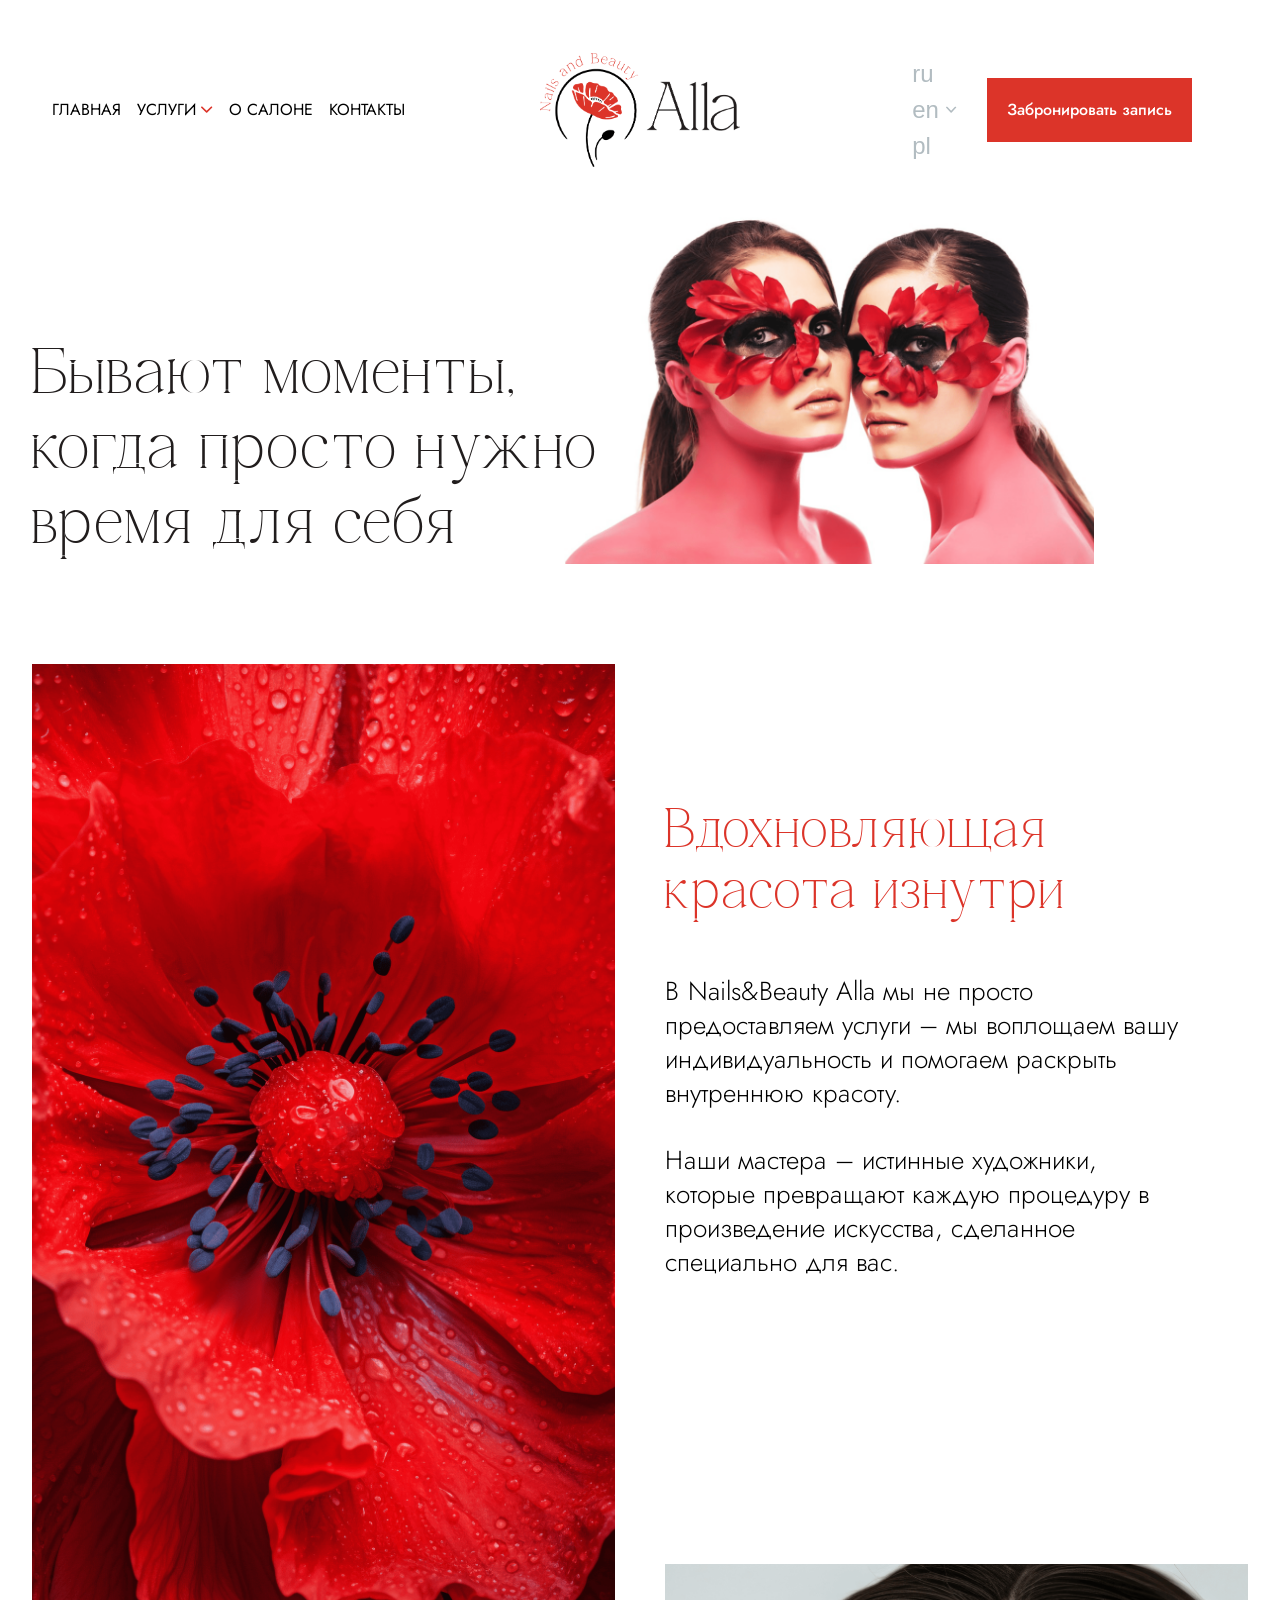
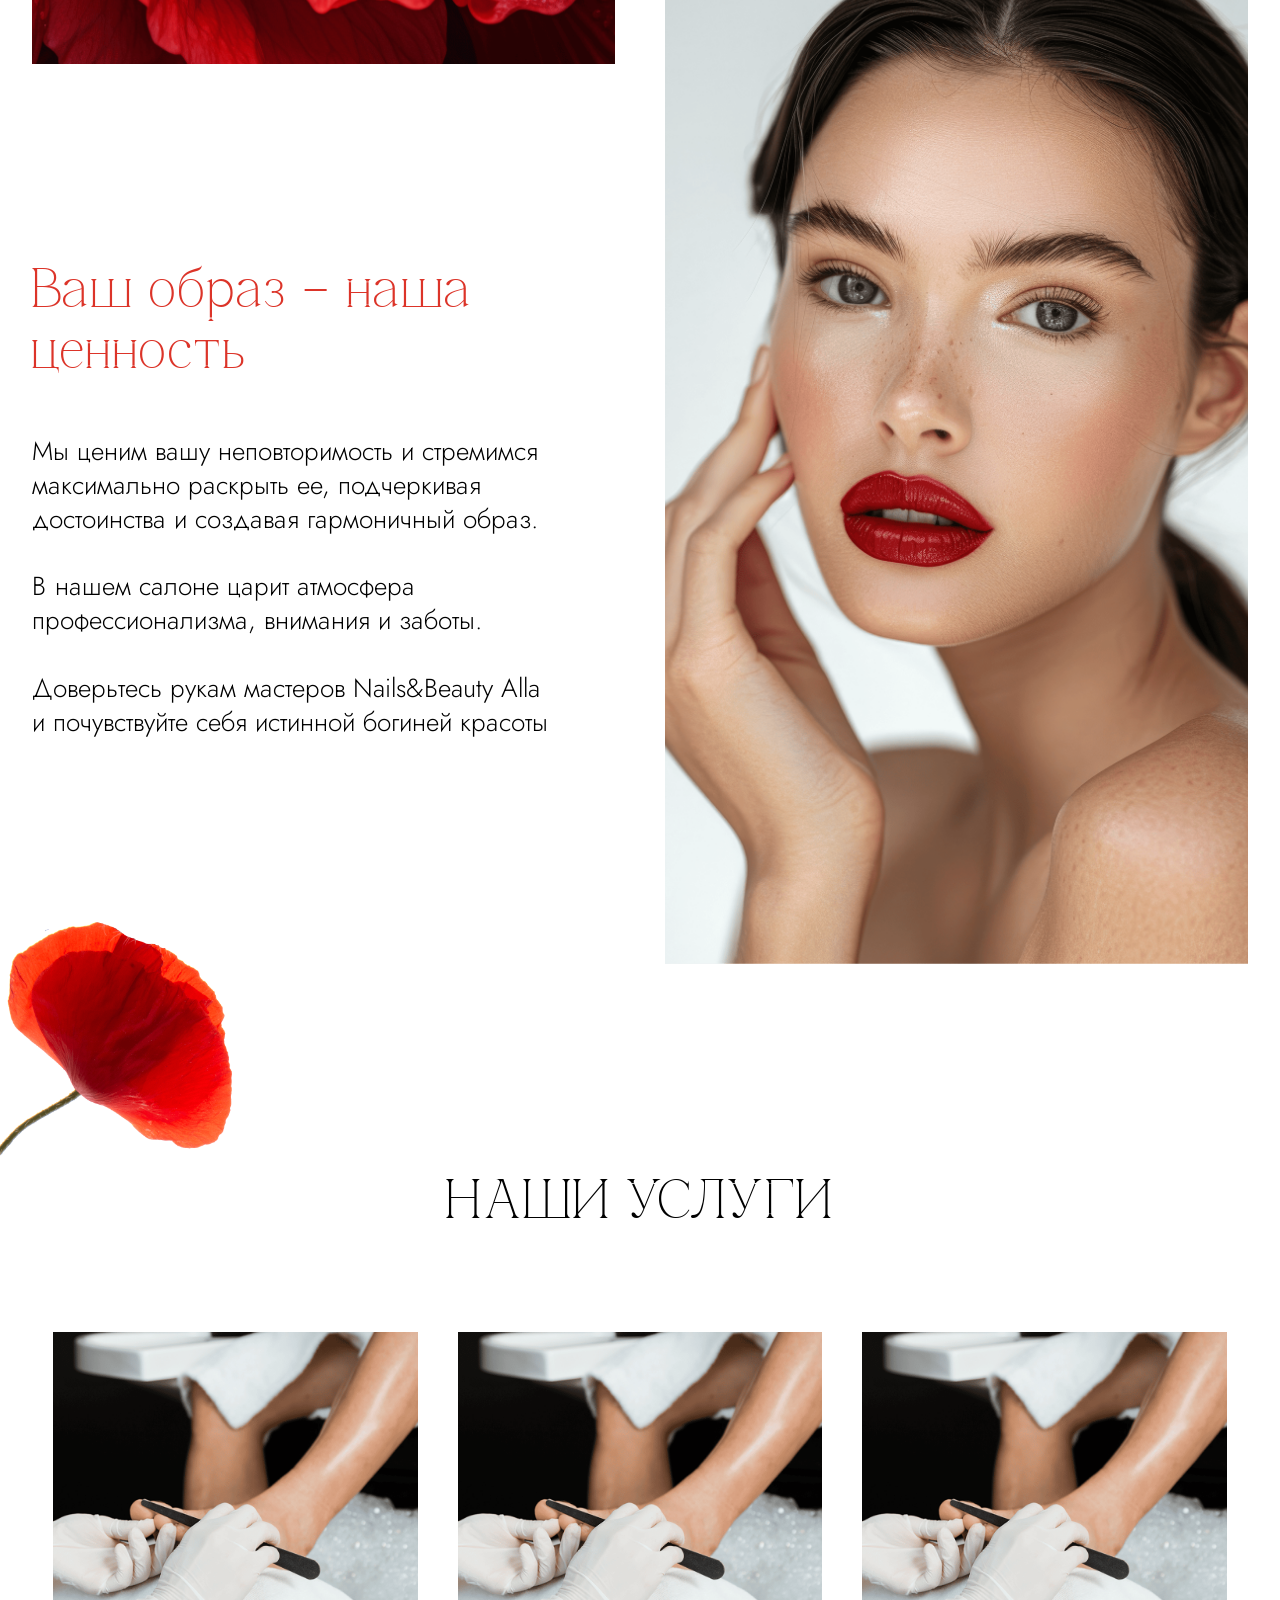
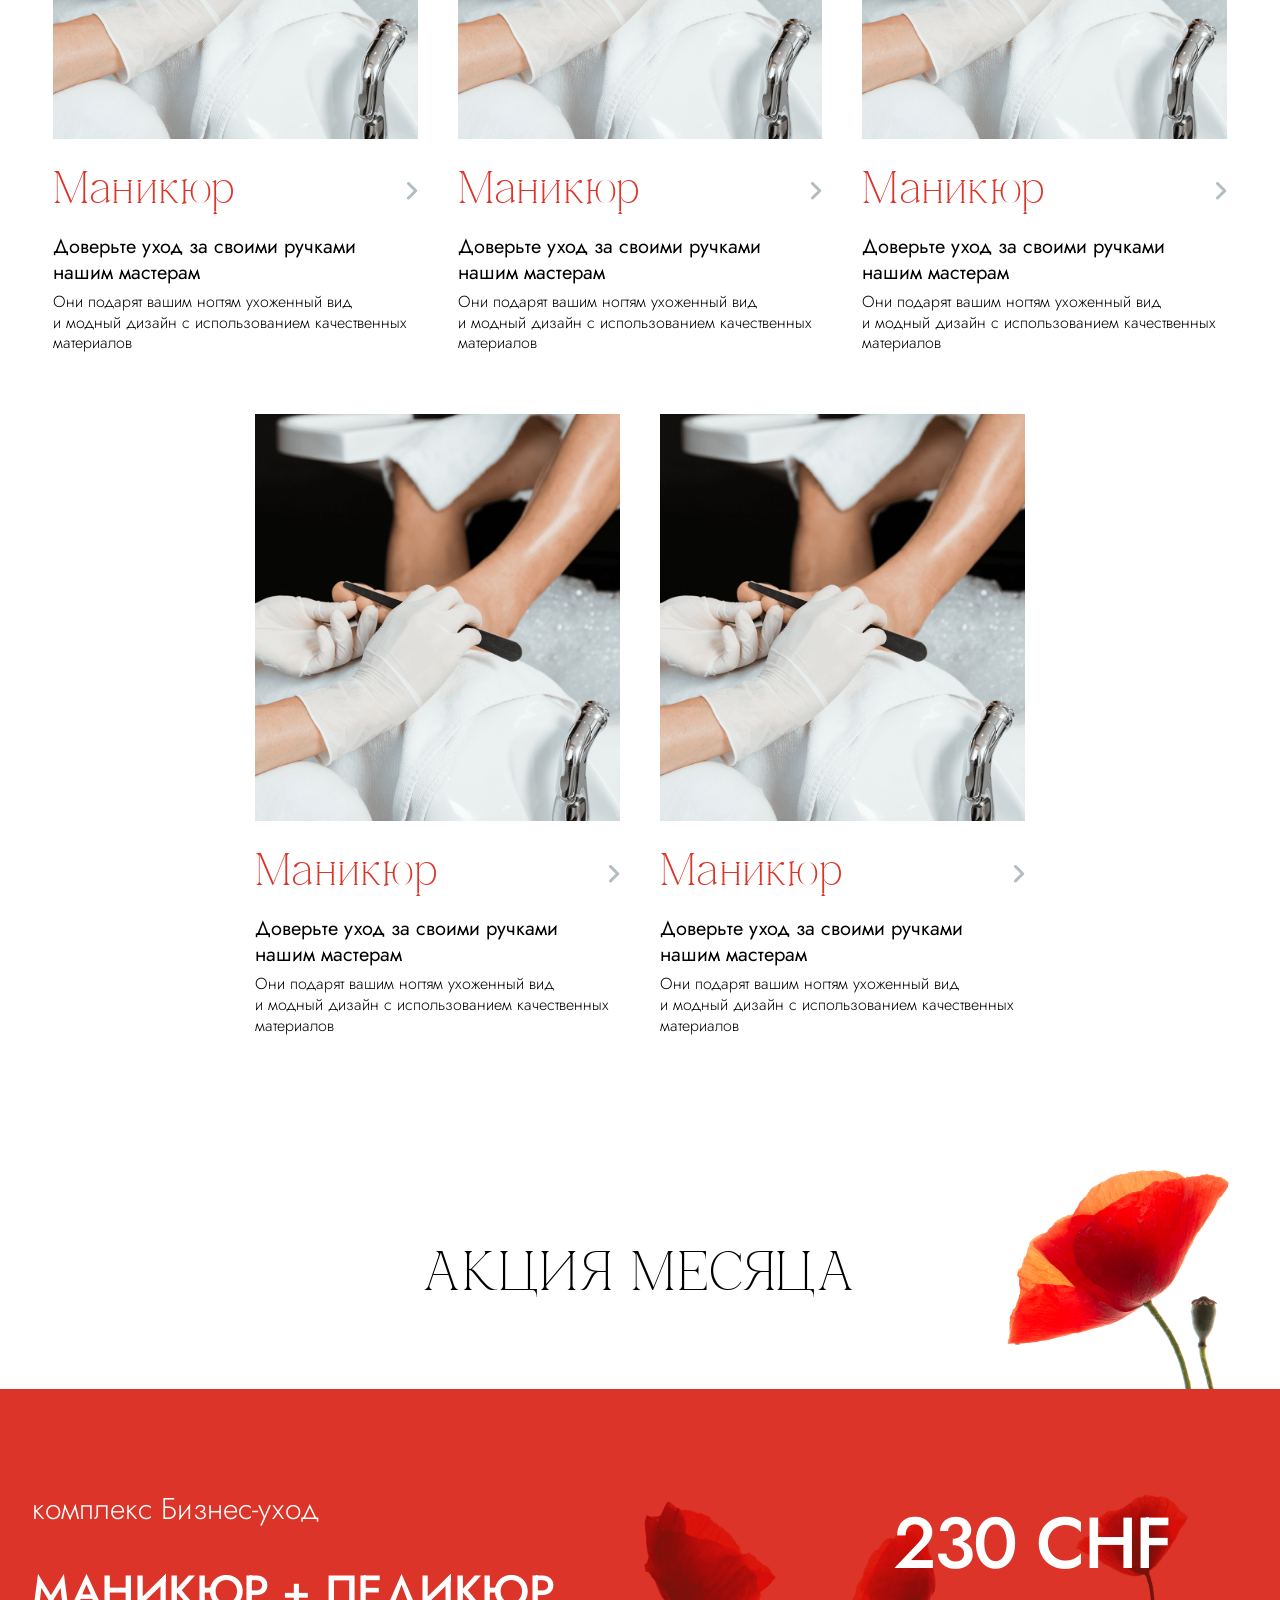
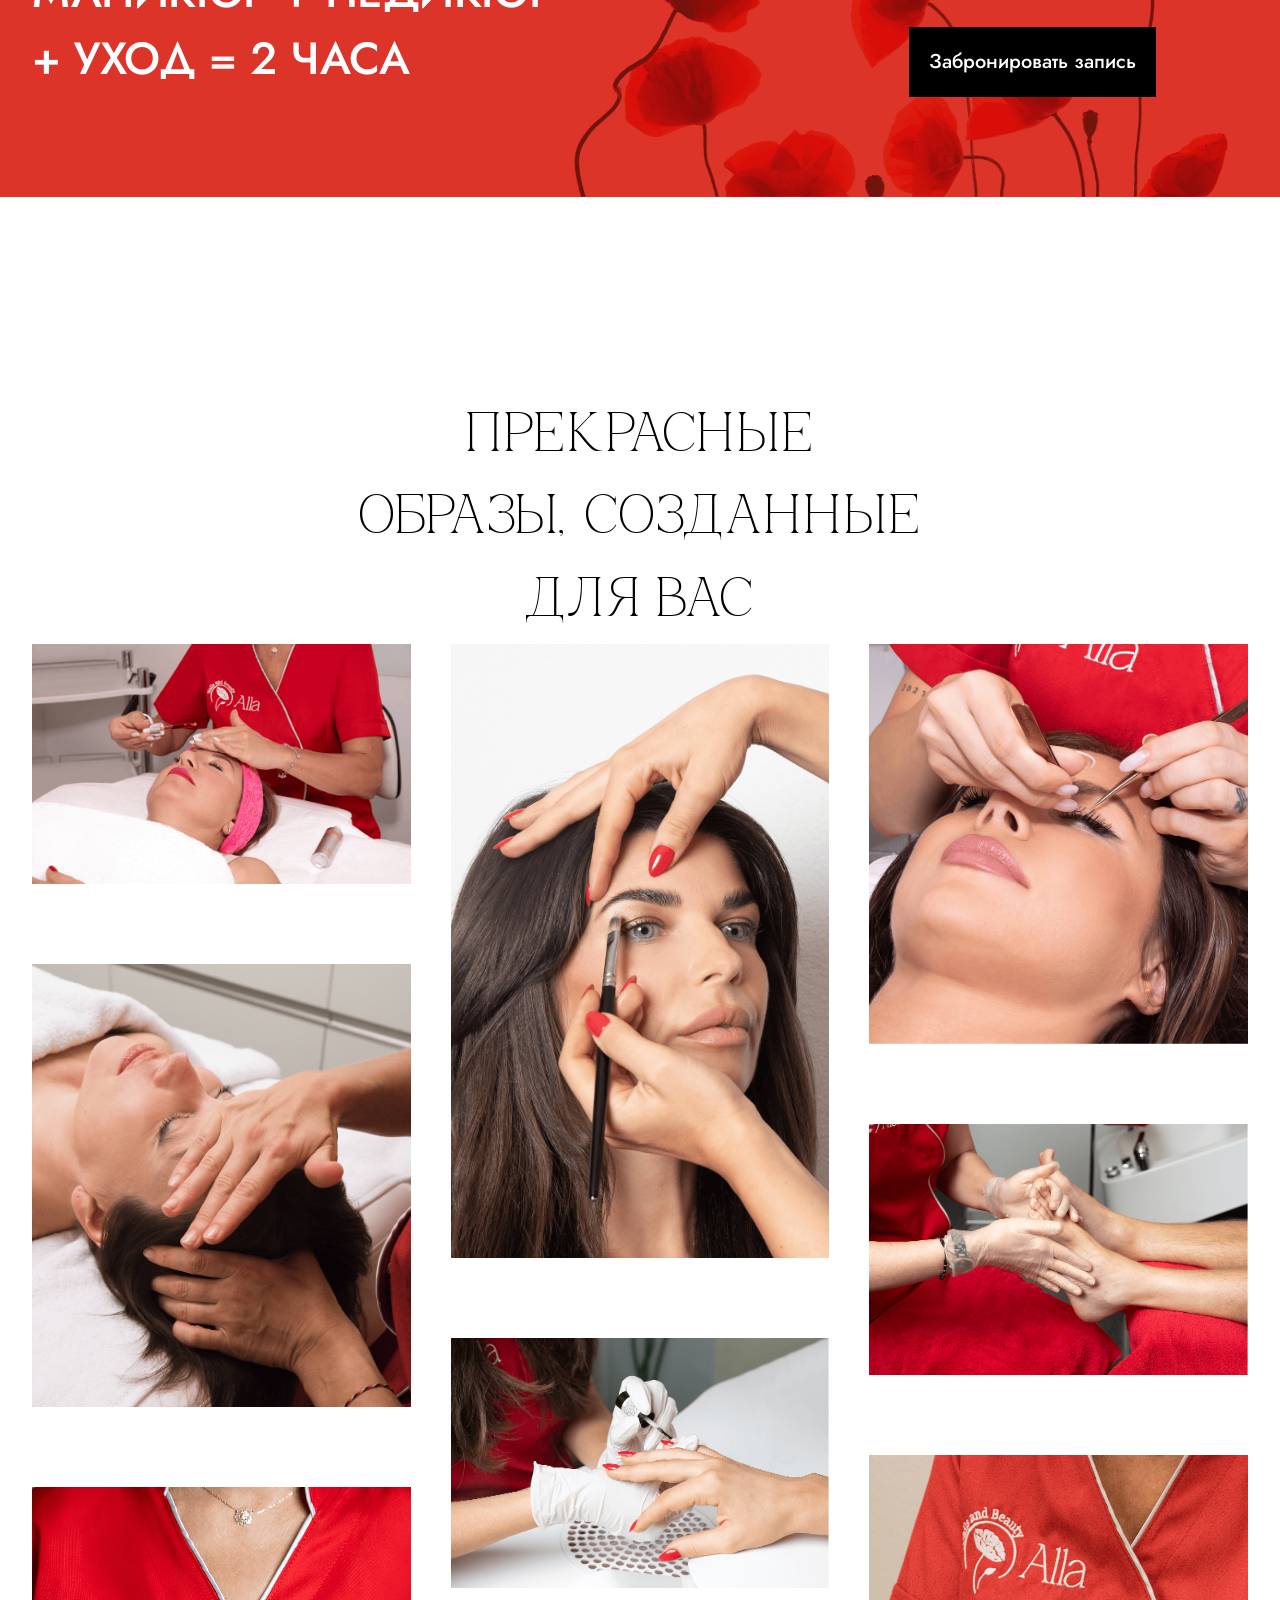
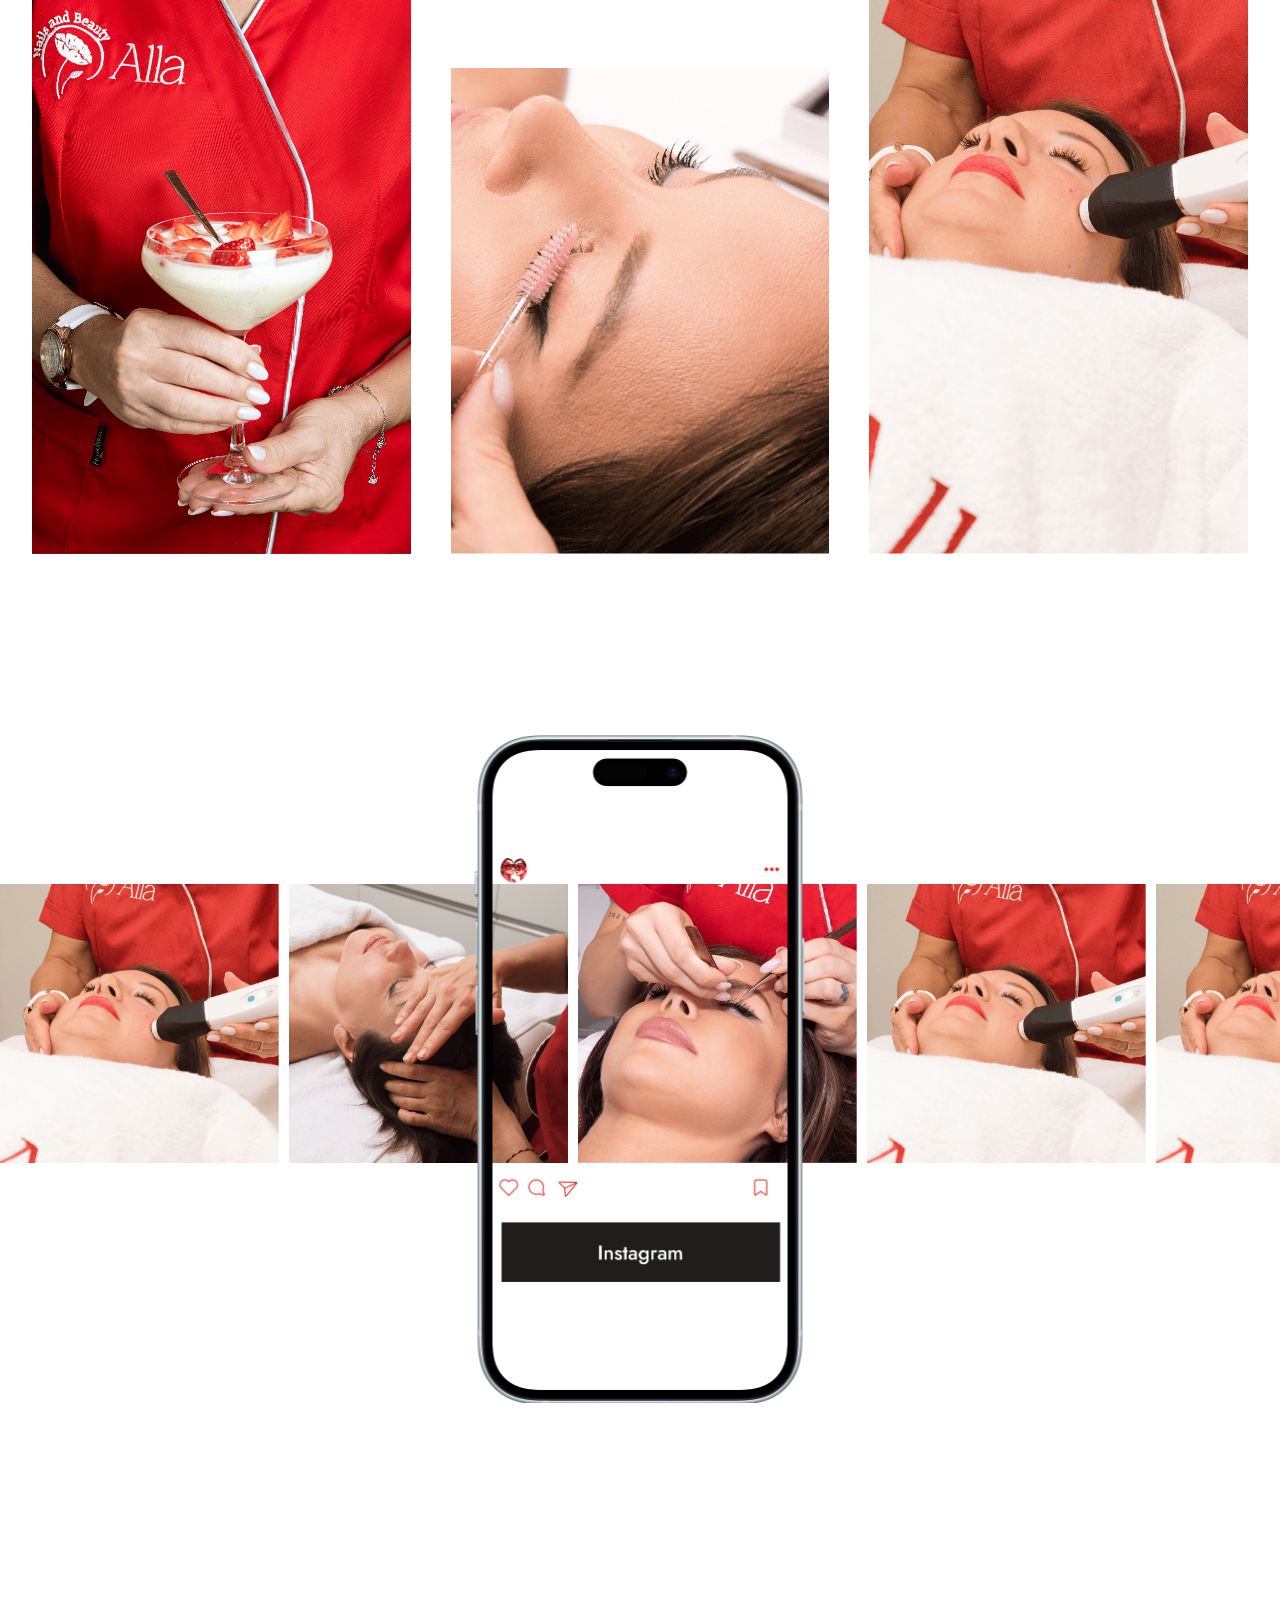
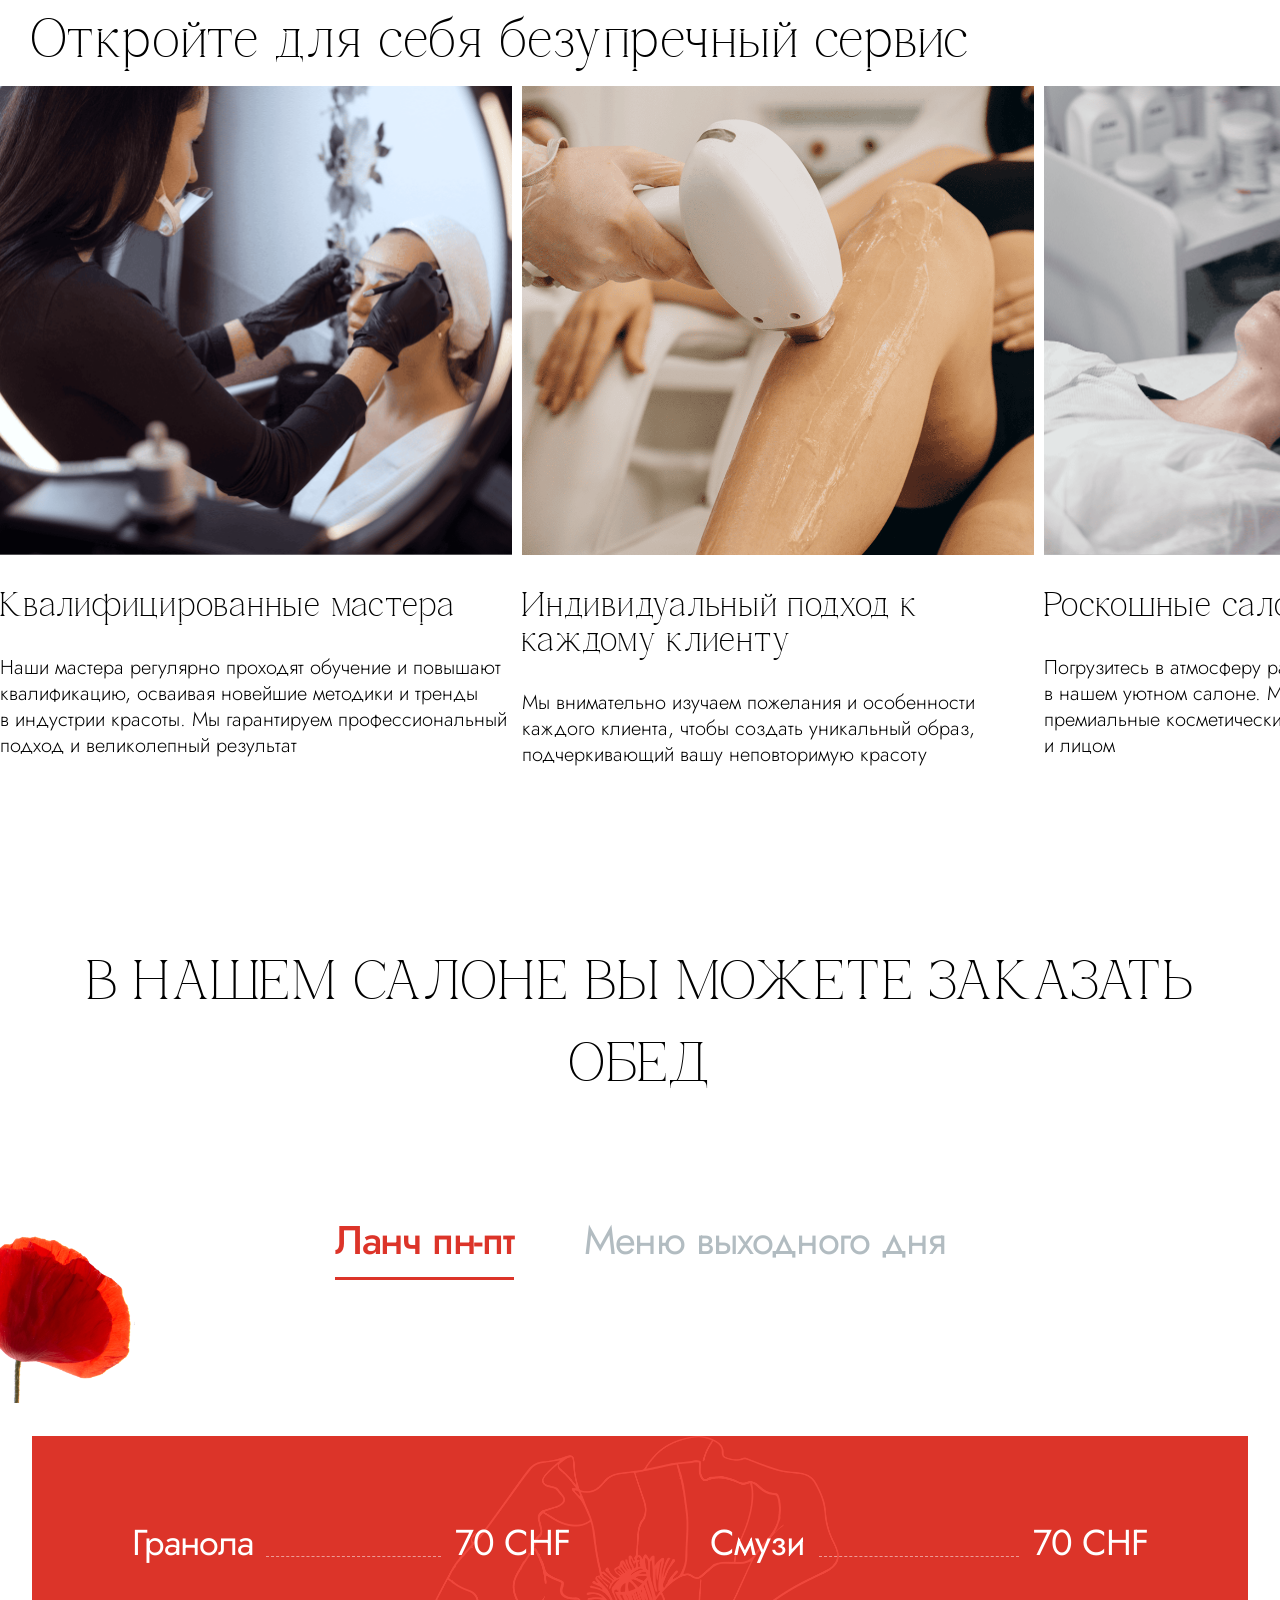
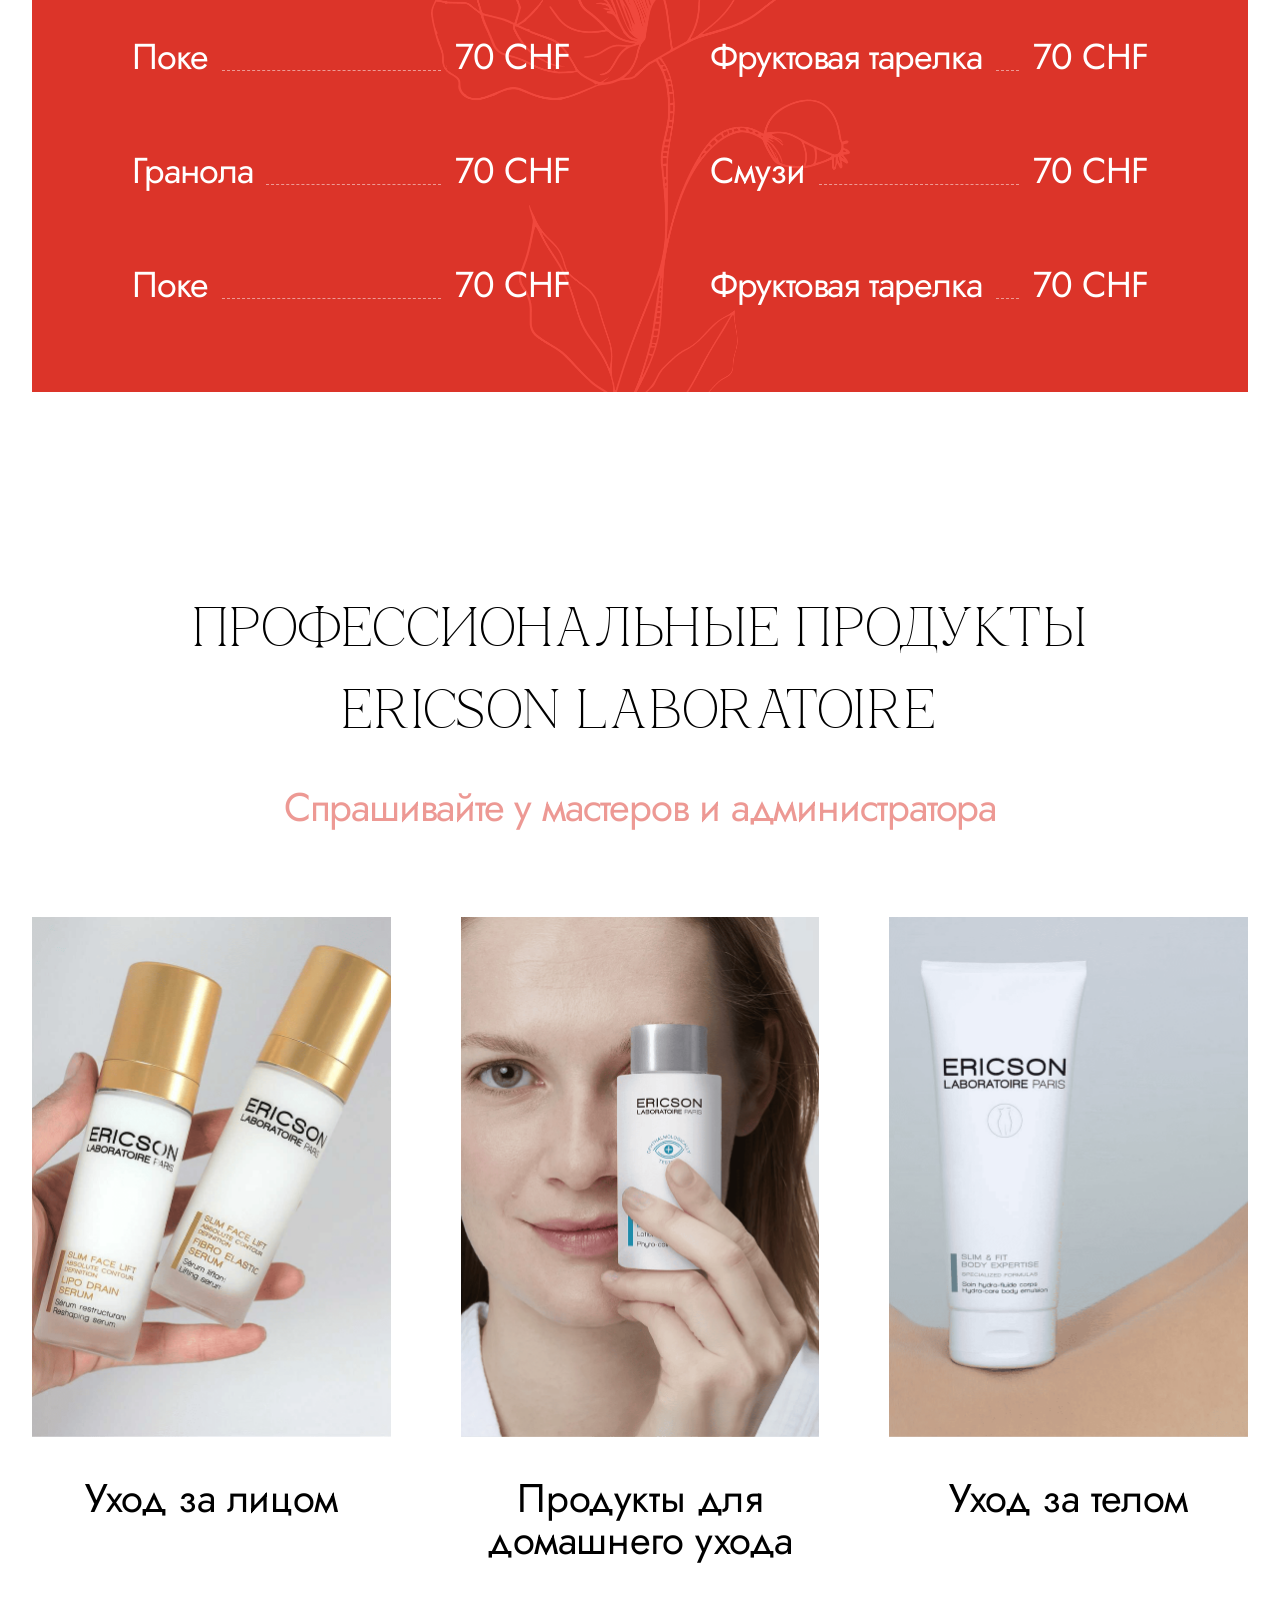
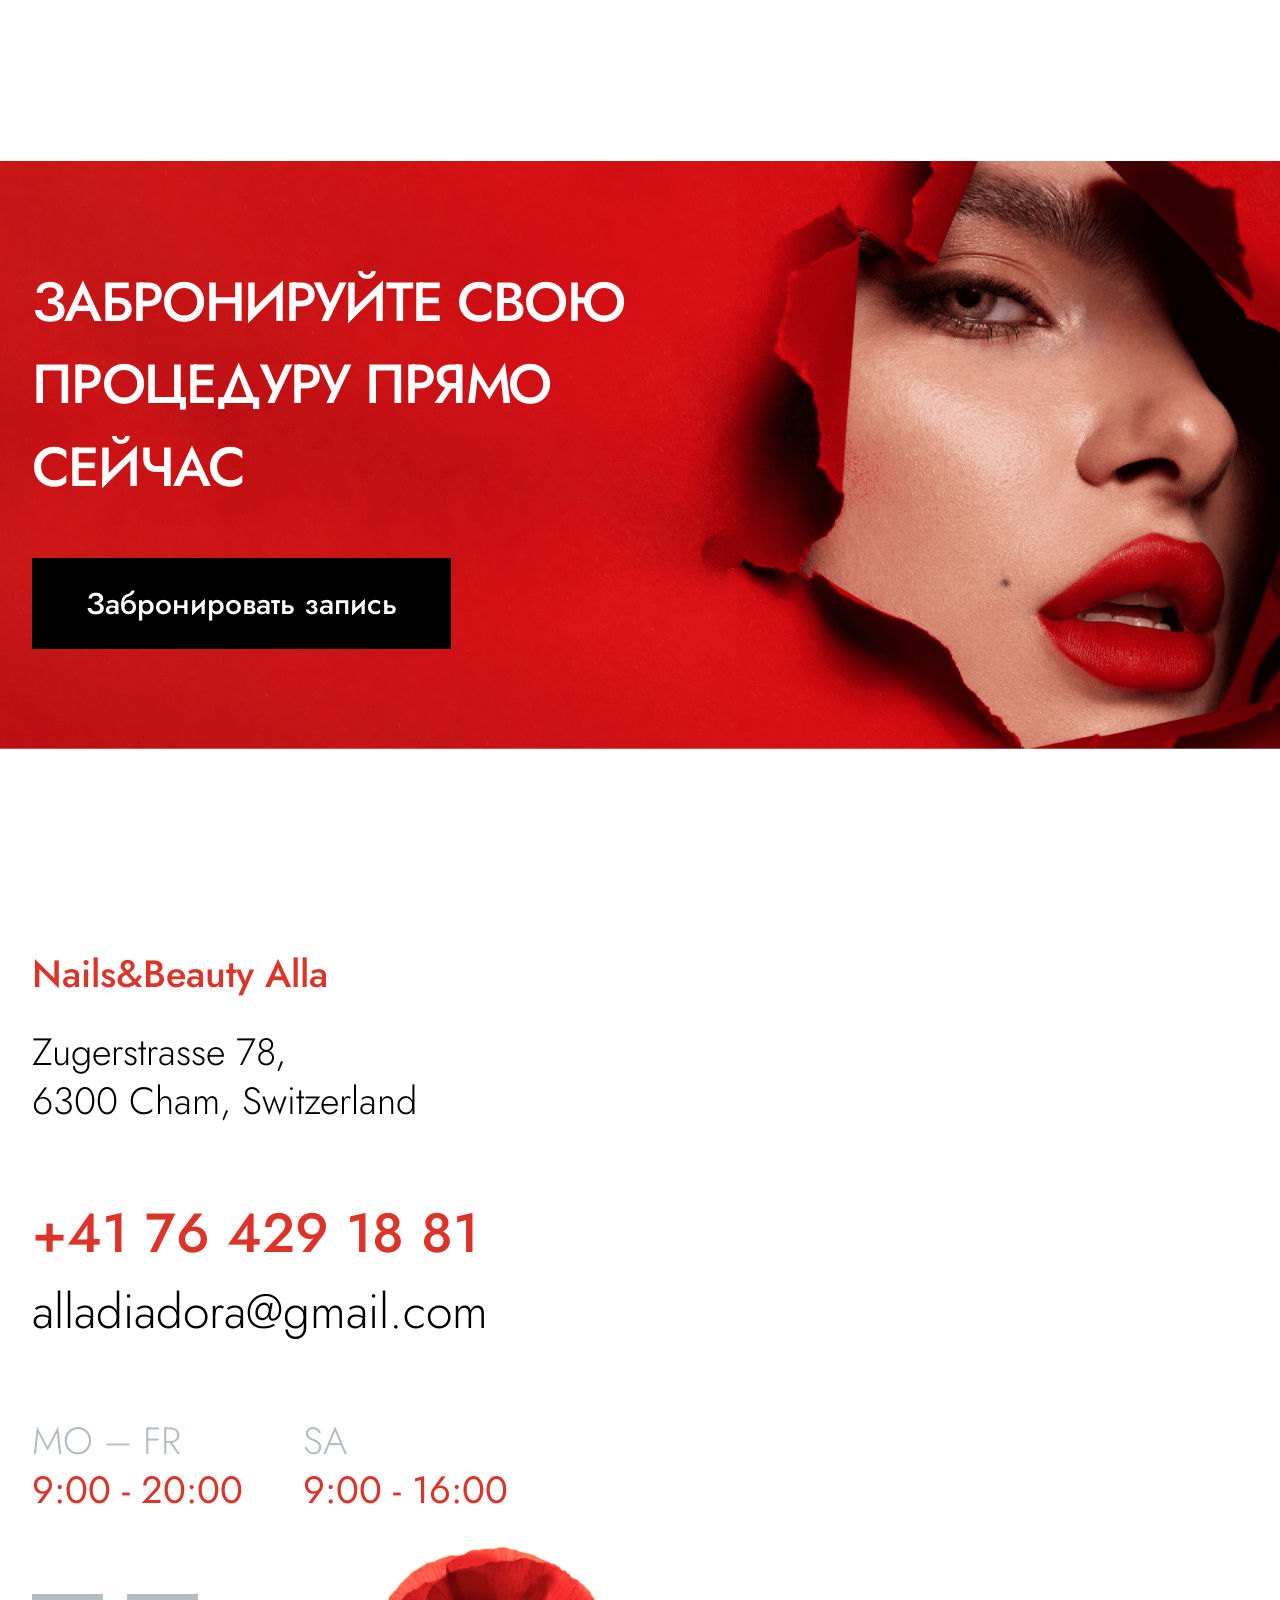
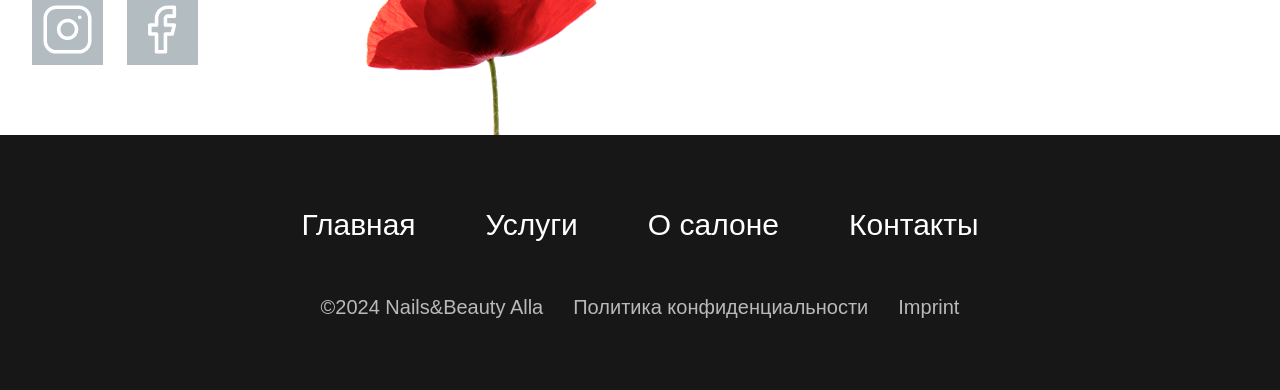
==== commit a0a91056: "adaptive end" ====
--- a/index.html
+++ b/index.html
@@ -15,18 +15,21 @@
                 <div class="header_left">
                     <div class="header_ul">
                         <a href="/" class="header_li">Главная</a>
-                        <a data="header_menu" href="" class="header_li">
-                            Услуги
-                            <svg width="12" height="7" viewBox="0 0 12 7" fill="none" xmlns="http://www.w3.org/2000/svg">
-                                <path d="M0.248163 0.235171C0.40711 0.084599 0.62266 1.23978e-05 0.847411 1.23978e-05C1.07216 1.23978e-05 1.28771 0.084599 1.44666 0.235171L5.64224 4.2109L9.83782 0.235171C9.99767 0.0888662 10.2118 0.00791073 10.434 0.00974083C10.6562 0.0115709 10.8688 0.0960398 11.026 0.244956C11.1831 0.393871 11.2723 0.595318 11.2742 0.805909C11.2761 1.0165 11.1907 1.21938 11.0363 1.37086L6.24148 5.91444C6.08254 6.06501 5.86699 6.1496 5.64224 6.1496C5.41749 6.1496 5.20194 6.06501 5.04299 5.91444L0.248163 1.37086C0.0892645 1.22025 0 1.01599 0 0.803018C0 0.590044 0.0892645 0.385789 0.248163 0.235171Z" fill="#DC3429" />
-                            </svg>
+                        <div class="header_li header_li_main">
+                            <div class="header_li_p">
+                                Услуги
+                                <svg width="12" height="7" viewBox="0 0 12 7" fill="none" xmlns="http://www.w3.org/2000/svg">
+                                    <path d="M0.248163 0.235171C0.40711 0.084599 0.62266 1.23978e-05 0.847411 1.23978e-05C1.07216 1.23978e-05 1.28771 0.084599 1.44666 0.235171L5.64224 4.2109L9.83782 0.235171C9.99767 0.0888662 10.2118 0.00791073 10.434 0.00974083C10.6562 0.0115709 10.8688 0.0960398 11.026 0.244956C11.1831 0.393871 11.2723 0.595318 11.2742 0.805909C11.2761 1.0165 11.1907 1.21938 11.0363 1.37086L6.24148 5.91444C6.08254 6.06501 5.86699 6.1496 5.64224 6.1496C5.41749 6.1496 5.20194 6.06501 5.04299 5.91444L0.248163 1.37086C0.0892645 1.22025 0 1.01599 0 0.803018C0 0.590044 0.0892645 0.385789 0.248163 0.235171Z" fill="#DC3429" />
+                                </svg>
+                            </div>
+
                             <div class="header_li_pog">
                                 <a href="/" class="header_li_pog_menu">Маникюр</a>
                                 <a href="/" class="header_li_pog_menu">Педикюр</a>
                                 <a href="/" class="header_li_pog_menu">Депиляция</a>
                                 <a href="/" class="header_li_pog_menu">Косметология</a>
                             </div>
-                        </a>
+                        </div>
                         <a href="/" class="header_li">О салоне</a>
                         <a href="/" class="header_li">Контакты</a>
                     </div>
--- a/style.css
+++ b/style.css
@@ -137,8 +137,37 @@
   text-transform: uppercase;
   color: #000;
 }
+.header_li_p {
+  font-family: inherit;
+  font-weight: inherit;
+  font-size: inherit;
+  text-transform: uppercase;
+  color: inherit;
+  display: -webkit-box;
+  display: -ms-flexbox;
+  display: flex;
+  gap: 5px;
+  cursor: pointer;
+}
 .header_li_pog {
   display: none;
+  position: absolute;
+  grid-template-columns: auto auto auto;
+  top: 100%;
+  left: -20px;
+  padding: 15px 20px 5px 20px;
+  background: white;
+  -webkit-box-orient: vertical;
+  -webkit-box-direction: normal;
+      -ms-flex-direction: column;
+          flex-direction: column;
+  gap: 15px 20px;
+}
+.header_li_main {
+  position: relative;
+}
+.header_li_main:hover .header_li_pog {
+  display: grid;
 }
 .header_mid {
   height: 168px;
@@ -1724,10 +1753,6 @@
     font-size: 16px;
     padding: 20px;
   }
-  .mains {
-    padding: 170px 0 0 0;
-    background-position: bottom;
-  }
   .mains_h1 {
     font-size: 65px;
   }
@@ -1821,6 +1846,8 @@
     gap: 30px;
   }
   .hero_title {
+    padding: 0 20px;
+    text-align: center;
     font-size: 55px;
   }
   .list_title {
@@ -1907,6 +1934,12 @@
   .shop .mac14 {
     top: 0;
     width: 20%;
+  }
+}
+@media (max-width: 1400px) {
+  .mains {
+    padding: 170px 0 0 0;
+    background-position: bottom;
   }
 }
 @media (max-width: 768px) {
@@ -1922,6 +1955,15 @@
     height: fit-content;
     z-index: 200;
     background: white;
+  }
+  .header_sup {
+    background: #DC3429;
+  }
+  .header_sup .header_mob_top_burger {
+    background: #ffffff;
+  }
+  .header_sup .header_mob_top_burger span {
+    background: #DC3429;
   }
   .header_wrapper {
     display: none;
@@ -2060,21 +2102,22 @@
   .header_mob_menu_li_pog {
     margin-top: 20px;
     display: none;
+  }
+  .header_mob_menu_li_pog_active {
+    display: -webkit-box;
+    display: -ms-flexbox;
+    display: flex;
+    -ms-flex-wrap: wrap;
+        flex-wrap: wrap;
+    width: 80%;
+    margin-left: 10%;
     -webkit-box-pack: center;
         -ms-flex-pack: center;
             justify-content: center;
-    -webkit-box-orient: vertical;
-    -webkit-box-direction: normal;
-        -ms-flex-direction: column;
-            flex-direction: column;
-    gap: 15px;
     -webkit-box-align: center;
         -ms-flex-align: center;
             align-items: center;
-  }
-  .header_mob_menu_li_pog_active {
-    display: grid;
-    grid-template-columns: 1fr 1fr 1fr;
+    gap: 15px;
   }
   .header_mob_menu_li_pog_item {
     font-family: var(--font-family);
@@ -2224,8 +2267,10 @@
   .two_block2 {
     gap: 0;
     grid-template-columns: 1fr;
+    margin-top: 50px;
   }
   .two_block2_img {
+    margin-top: 0;
     -webkit-box-ordinal-group: 2;
         -ms-flex-order: 1;
             order: 1;
@@ -2602,4 +2647,322 @@
   .footer_imp {
     font-size: 16px;
   }
+  .hero2 {
+    margin-top: 0;
+    padding: 0 0 300px 0;
+    background-position: bottom;
+    background-size: 323%;
+    background-position-x: 78%;
+  }
+  .hero2 .bred {
+    display: none;
+  }
+  .hero2_title {
+    margin-top: 180px;
+    font-size: 40px;
+  }
+  .hero2_descr {
+    font-size: 18px;
+    margin-top: 30px;
+  }
+  .photo {
+    width: 100%;
+    height: 400px;
+  }
+  .photo .container {
+    width: 100%;
+  }
+  .philo {
+    margin-top: 80px;
+  }
+  .philo_wrapper {
+    grid-template-columns: 1fr;
+  }
+  .philo_title {
+    font-size: 18px;
+  }
+  .philo_suptitle {
+    margin-top: 33px;
+    font-size: 35px;
+  }
+  .philo_descr {
+    margin-top: 3px;
+    font-size: 16px;
+  }
+  .philo_info {
+    -webkit-box-ordinal-group: 3;
+        -ms-flex-order: 2;
+            order: 2;
+  }
+  .philo_photo {
+    height: 534px;
+  }
+  .philo .mac11 {
+    display: none;
+  }
+  .brand {
+    margin-top: 80px;
+  }
+  .brand_title {
+    font-family: var(--second-family);
+    font-weight: 400;
+    font-size: 30px;
+    line-height: 120%;
+    letter-spacing: 0.05em;
+    text-transform: uppercase;
+  }
+  .brand_wrapper {
+    margin-top: 25px;
+  }
+  .brand_item {
+    height: 115px;
+  }
+  .masters {
+    padding-top: 80px;
+  }
+  .masters .mac12 {
+    display: none;
+  }
+  .masters_title {
+    font-size: 35px;
+  }
+  .masters_title br {
+    display: none;
+  }
+  .masters_wrapper {
+    margin-top: 40px;
+  }
+  .masters_item {
+    display: grid;
+    grid-template-columns: 1fr 1fr;
+    gap: 6px 10px;
+    -webkit-box-align: end;
+        -ms-flex-align: end;
+            align-items: end;
+  }
+  .masters_photo {
+    grid-column: 1/2;
+    height: 250px;
+  }
+  .masters_name {
+    grid-column: 2/3;
+    font-size: 20px;
+    margin-top: 0;
+  }
+  .masters_descr {
+    grid-column: 2/3;
+    margin-top: 0;
+    font-size: 14px;
+  }
+  .masters_btn {
+    margin-top: 30px;
+  }
+  .sure {
+    margin-top: 80px;
+  }
+  .sure_title {
+    font-weight: 400;
+    font-size: 35px;
+    line-height: 120%;
+    letter-spacing: 0.05em;
+    text-transform: uppercase;
+    text-align: center;
+    color: #211d1d;
+  }
+  .sure_btn {
+    margin-top: 20px;
+    gap: 35px;
+  }
+  .sure_btn_item {
+    font-size: 20px;
+  }
+  .sure_wrapper {
+    margin-top: 15px;
+  }
+  .sure_item {
+    gap: 10px;
+  }
+  .sure_item_photo {
+    width: 218px;
+    height: 296px;
+  }
+  .list {
+    margin-top: 80px;
+  }
+  .list_block {
+    grid-template-columns: 1fr;
+    gap: 30px;
+  }
+  .list_photo {
+    height: 265px;
+  }
+  .list_title {
+    font-size: 30px;
+  }
+  .list_descr {
+    font-size: 18px;
+  }
+  .list_ul {
+    margin-top: 30px;
+  }
+  .list_price {
+    padding: 6px 0;
+  }
+  .list_price_name {
+    font-size: 16px;
+    letter-spacing: -0.03em;
+    color: #000;
+  }
+  .list_price_coast {
+    font-size: 16px;
+  }
+  .list_btn {
+    margin-top: 40px;
+    gap: 15px;
+  }
+  .list_bron {
+    font-size: 22px;
+    padding: 15px;
+    width: 100%;
+    text-align: center;
+  }
+  .list_more {
+    margin-top: 0px;
+    font-size: 22px;
+  }
+  .list_more svg {
+    height: 14px;
+    width: 9px;
+    min-width: 9px;
+    min-height: 14px;
+  }
+  .item {
+    padding: 130px 0 0 0;
+    background-size: 100% !important;
+    background-position-y: 88% !important;
+  }
+  .item .bred {
+    display: none;
+  }
+  .item .container {
+    width: 100%;
+  }
+  .item_title {
+    margin-top: 0;
+    width: 100%;
+    font-weight: 400;
+    font-size: 45px;
+    line-height: 120%;
+    letter-spacing: 0.05em;
+    text-align: center;
+    color: #211d1d;
+  }
+  .item_wrapper {
+    margin-top: 30px;
+    gap: 26px;
+    width: 100%;
+    -webkit-box-pack: center;
+        -ms-flex-pack: center;
+            justify-content: center;
+    padding: 2.5% 0;
+  }
+  .item_lips {
+    min-width: 40px;
+    width: 40px;
+    height: 30px;
+  }
+  .item_block {
+    gap: 10px;
+  }
+  .item_descr {
+    font-size: 18px;
+    text-align: center;
+  }
+  .item_btn {
+    font-size: 22px;
+    text-align: center;
+    width: 100%;
+    padding: 15px;
+    margin-top: 400px;
+  }
+  .prev {
+    margin-top: 80px;
+  }
+  .prev_block {
+    grid-template-columns: 1fr;
+    gap: 20px;
+  }
+  .prev_photo {
+    height: 530px;
+  }
+  .prev_text {
+    font-size: 18px;
+  }
+  .shop {
+    margin-top: 80px;
+    padding-top: 0;
+  }
+  .shop .container {
+    width: 100%;
+  }
+  .shop .mac14 {
+    display: none;
+  }
+  .shop_title {
+    font-size: 35px;
+    letter-spacing: 0.05em;
+    text-transform: uppercase;
+  }
+  .shop_wrapper {
+    margin-top: 28px;
+    padding: 36px 15px;
+    gap: 50px;
+  }
+  .shop_block_title {
+    font-size: 30px;
+    letter-spacing: 0.05em;
+  }
+  .shop_block_wrapper {
+    margin-top: 10px;
+    padding-bottom: 10px;
+  }
+  .shop_block_wrapper:first-child {
+    margin-top: 20px;
+  }
+  .shop_block_wrapper_title {
+    -webkit-box-align: end;
+        -ms-flex-align: end;
+            align-items: flex-end;
+  }
+  .shop_block_wrapper_title_name {
+    font-size: 20px;
+    line-height: 125%;
+  }
+  .shop_block_wrapper_title_price {
+    font-size: 20px;
+    line-height: 125%;
+    letter-spacing: -0.01em;
+  }
+  .shop_block_wrapper_descr {
+    margin-top: 4px;
+    font-weight: 300;
+    font-size: 16px;
+    line-height: 125%;
+    letter-spacing: -0.01em;
+  }
+  .shop_btn {
+    margin-top: 0;
+    width: 100%;
+    font-size: 22px;
+    padding: 15px;
+    text-align: center;
+  }
+}
+@media (max-width: 400px) {
+  .sure_btn {
+    gap: 15px;
+  }
+  .sure_btn_item {
+    font-size: 18px;
+  }
 }
